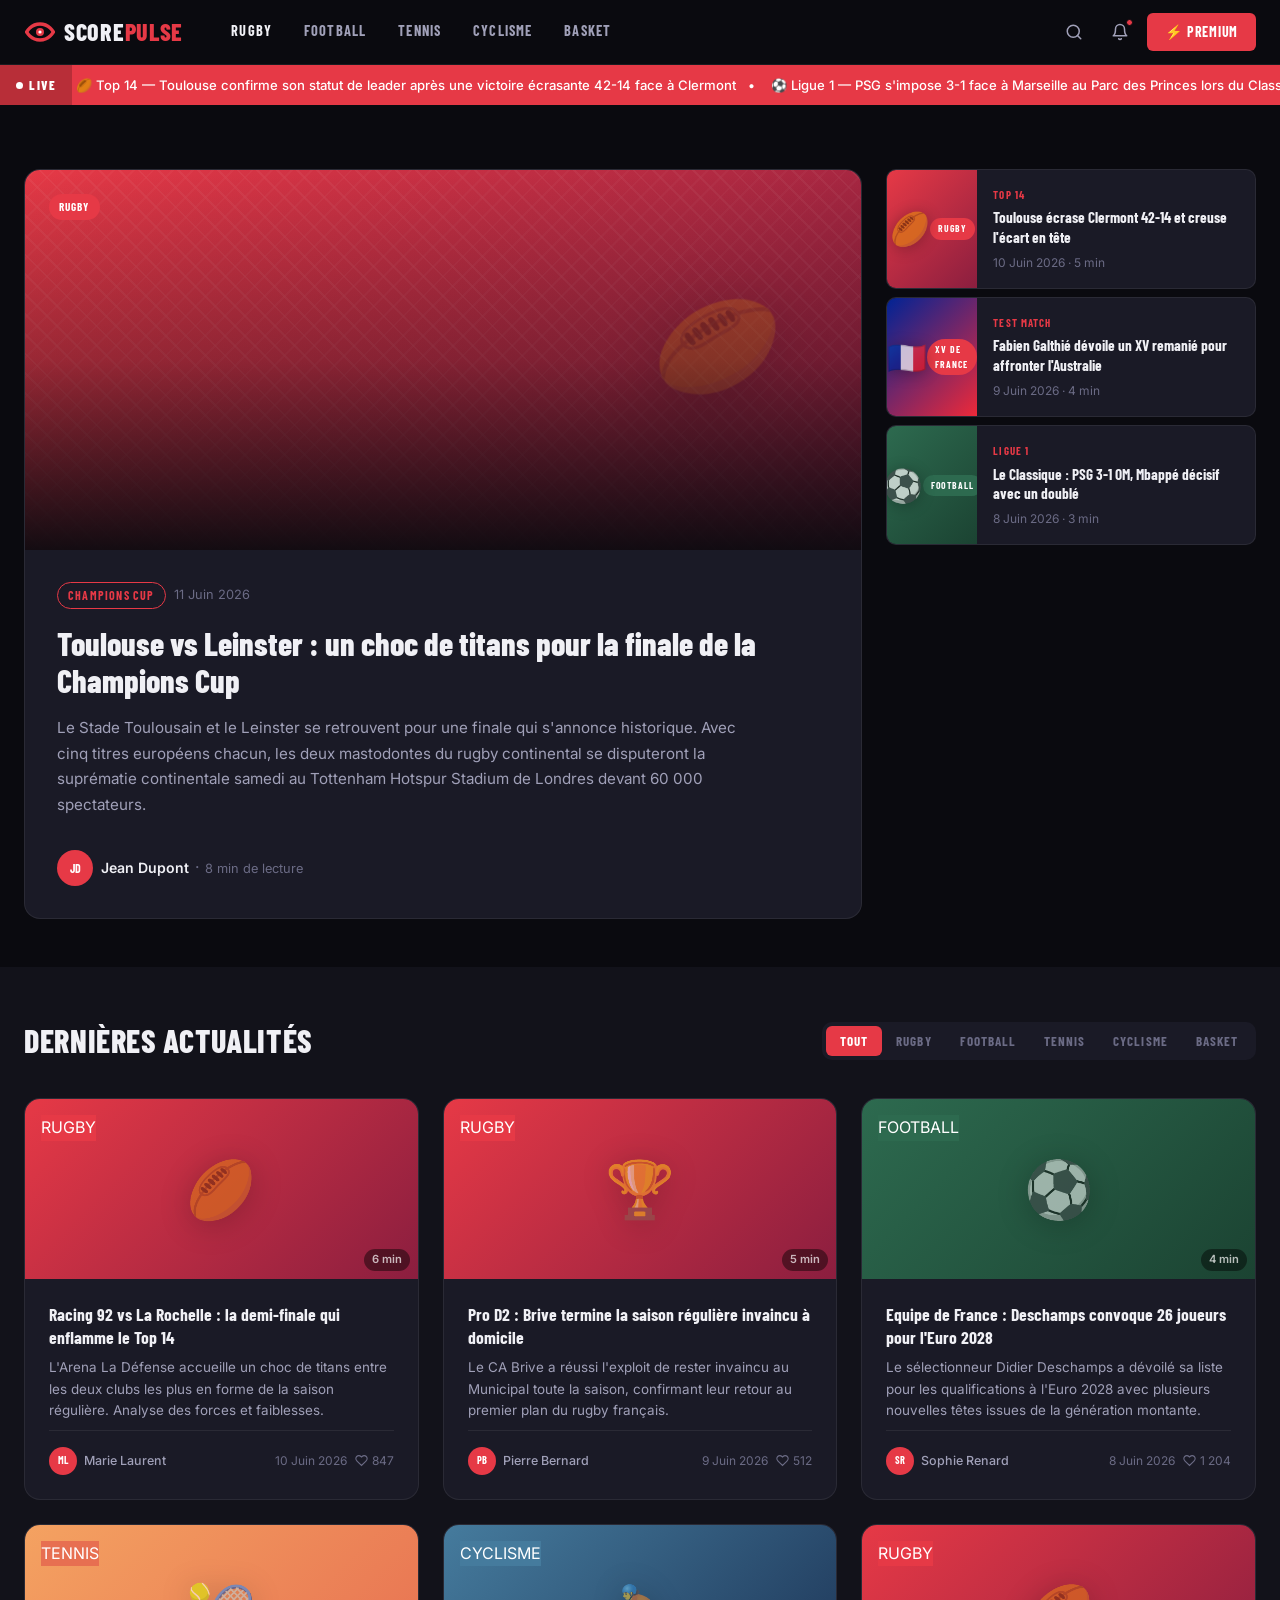
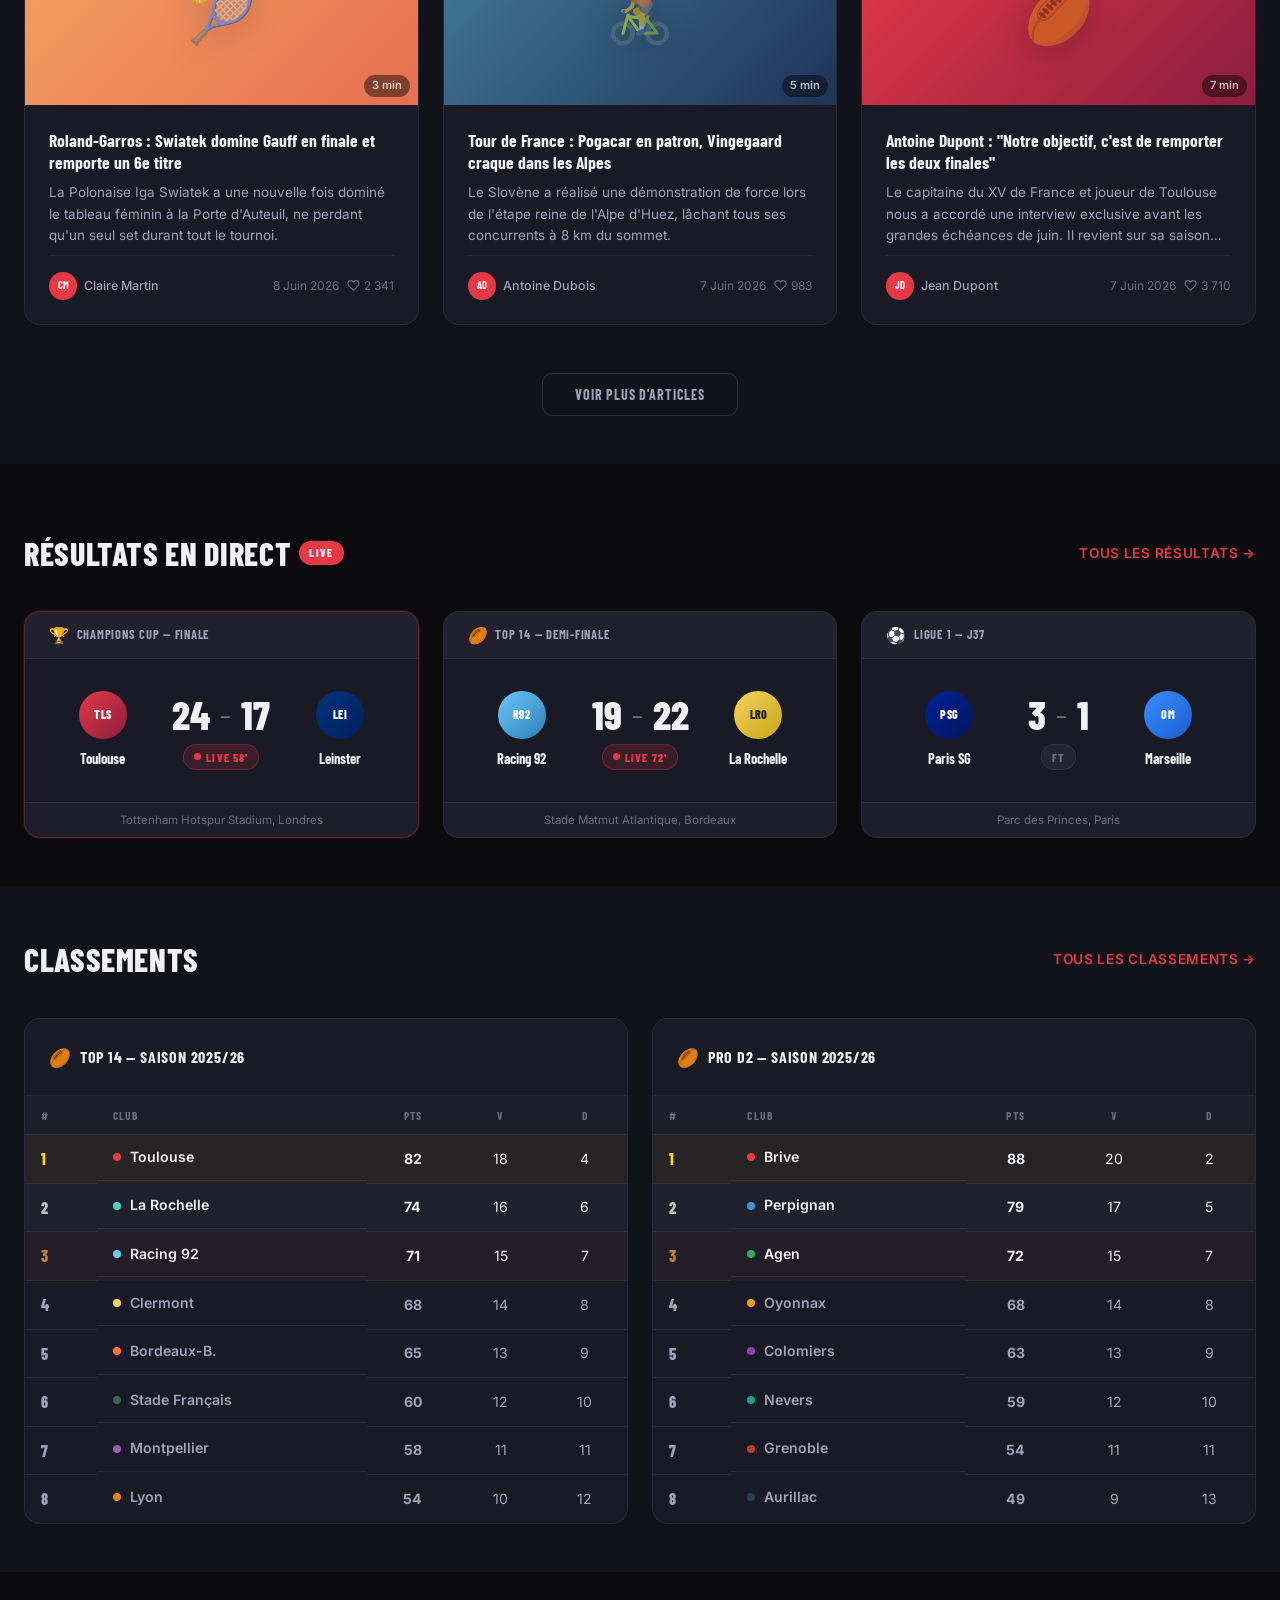
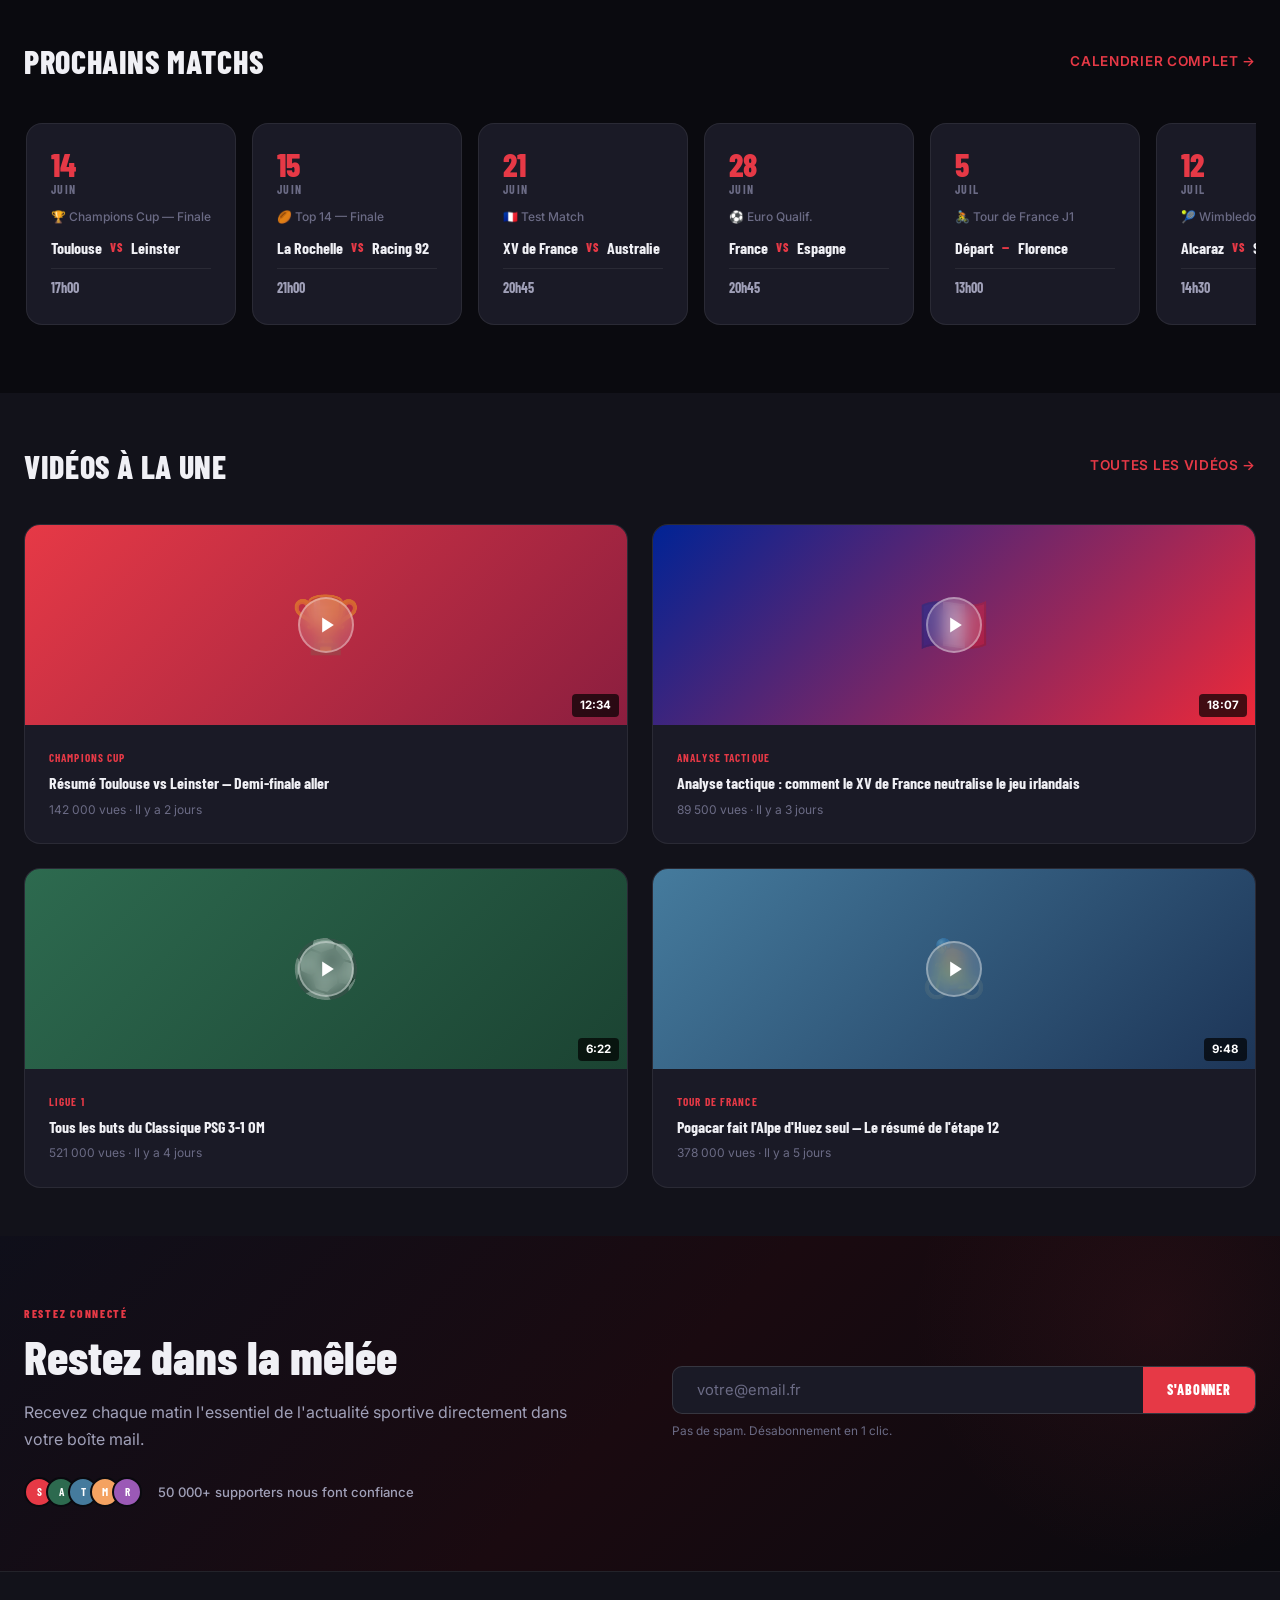
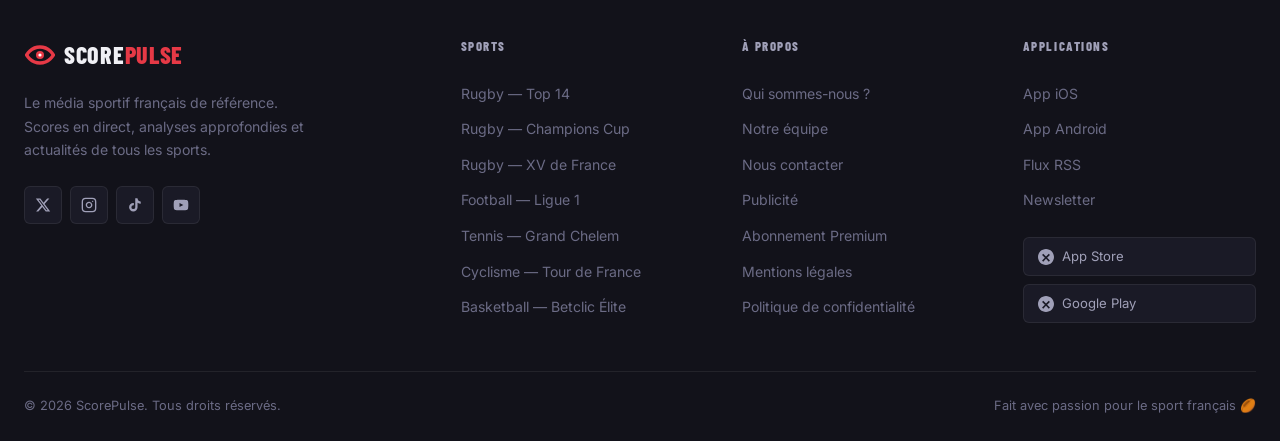
==== sports-media/index.html @ 4a3260be "feat: create ScorePulse sports media site Multi-sport French media site with rugby as primary focus." ====
<!DOCTYPE html>
<html lang="fr">
<head>
  <meta charset="UTF-8" />
  <meta name="viewport" content="width=device-width, initial-scale=1.0" />
  <title>ScorePulse — L'actualité sportive en temps réel</title>
  <meta name="description" content="ScorePulse, le média sportif français de référence. Rugby, Football, Tennis, Cyclisme, Basketball — scores en direct, analyses et résultats." />
  <link rel="preconnect" href="https://fonts.googleapis.com" />
  <link rel="preconnect" href="https://fonts.gstatic.com" crossorigin />
  <link href="https://fonts.googleapis.com/css2?family=Barlow+Condensed:ital,wght@0,400;0,600;0,700;0,800;1,700&family=Inter:wght@300;400;500;600;700&display=swap" rel="stylesheet" />
  <link rel="stylesheet" href="style.css" />
</head>
<body>

  <!-- ========== NAVIGATION ========== -->
  <header class="nav-header" id="navHeader">
    <nav class="nav-container">
      <a href="#" class="nav-logo">
        <svg class="logo-icon" viewBox="0 0 24 24" fill="none" xmlns="http://www.w3.org/2000/svg" aria-hidden="true">
          <path d="M22 12C22 12 19 6 12 6C5 6 2 12 2 12" stroke="#E63946" stroke-width="2.5" stroke-linecap="round"/>
          <circle cx="12" cy="12" r="3" fill="#E63946"/>
          <path d="M2 12C2 12 5 18 12 18C19 18 22 12 22 12" stroke="#E63946" stroke-width="2.5" stroke-linecap="round"/>
          <circle cx="12" cy="12" r="1.2" fill="#fff"/>
        </svg>
        <span class="logo-text">Score<span class="logo-accent">Pulse</span></span>
      </a>

      <ul class="nav-sports" id="navSports">
        <li><a href="#" class="sport-tab active" data-sport="rugby">RUGBY</a></li>
        <li><a href="#" class="sport-tab" data-sport="football">FOOTBALL</a></li>
        <li><a href="#" class="sport-tab" data-sport="tennis">TENNIS</a></li>
        <li><a href="#" class="sport-tab" data-sport="cyclisme">CYCLISME</a></li>
        <li><a href="#" class="sport-tab" data-sport="basket">BASKET</a></li>
      </ul>

      <div class="nav-actions">
        <button class="nav-icon-btn" aria-label="Rechercher">
          <svg viewBox="0 0 24 24" fill="none" stroke="currentColor" stroke-width="2" stroke-linecap="round" stroke-linejoin="round">
            <circle cx="11" cy="11" r="8"/><line x1="21" y1="21" x2="16.65" y2="16.65"/>
          </svg>
        </button>
        <button class="nav-icon-btn notif-btn" aria-label="Notifications">
          <svg viewBox="0 0 24 24" fill="none" stroke="currentColor" stroke-width="2" stroke-linecap="round" stroke-linejoin="round">
            <path d="M18 8A6 6 0 0 0 6 8c0 7-3 9-3 9h18s-3-2-3-9"/><path d="M13.73 21a2 2 0 0 1-3.46 0"/>
          </svg>
          <span class="notif-dot"></span>
        </button>
        <a href="#" class="btn-premium">⚡ Premium</a>
        <button class="hamburger" id="hamburger" aria-label="Menu" aria-expanded="false">
          <span></span><span></span><span></span>
        </button>
      </div>
    </nav>
  </header>

  <!-- ========== BREAKING NEWS TICKER ========== -->
  <div class="ticker-wrapper" aria-label="Actualités en direct">
    <div class="ticker-label">
      <span class="live-dot"></span>LIVE
    </div>
    <div class="ticker-track-outer">
      <div class="ticker-track" id="tickerTrack">
        <span class="ticker-item">🏉 Top 14 — Toulouse confirme son statut de leader après une victoire écrasante 42-14 face à Clermont &nbsp;&nbsp;•&nbsp;&nbsp;</span>
        <span class="ticker-item">⚽ Ligue 1 — PSG s'impose 3-1 face à Marseille au Parc des Princes lors du Classique &nbsp;&nbsp;•&nbsp;&nbsp;</span>
        <span class="ticker-item">🏉 Champions Cup — Le XV de France prépare sa revanche face à l'Irlande en demi-finale &nbsp;&nbsp;•&nbsp;&nbsp;</span>
        <span class="ticker-item">🎾 Roland-Garros — Alcaraz élimine Djokovic et file en finale sur la terre battue parisienne &nbsp;&nbsp;•&nbsp;&nbsp;</span>
        <span class="ticker-item">🚴 Tour de France — Pogacar reprend le maillot jaune après l'étape de montagne des Alpes &nbsp;&nbsp;•&nbsp;&nbsp;</span>
        <span class="ticker-item">🏀 Betclic Élite — Monaco renforce sa domination en battant Paris Basketball 98-81 &nbsp;&nbsp;•&nbsp;&nbsp;</span>
        <span class="ticker-item">🏉 Pro D2 — Brive prend la tête du classement après 5 victoires consécutives &nbsp;&nbsp;•&nbsp;&nbsp;</span>
        <!-- duplicate for seamless loop -->
        <span class="ticker-item">🏉 Top 14 — Toulouse confirme son statut de leader après une victoire écrasante 42-14 face à Clermont &nbsp;&nbsp;•&nbsp;&nbsp;</span>
        <span class="ticker-item">⚽ Ligue 1 — PSG s'impose 3-1 face à Marseille au Parc des Princes lors du Classique &nbsp;&nbsp;•&nbsp;&nbsp;</span>
        <span class="ticker-item">🏉 Champions Cup — Le XV de France prépare sa revanche face à l'Irlande en demi-finale &nbsp;&nbsp;•&nbsp;&nbsp;</span>
        <span class="ticker-item">🎾 Roland-Garros — Alcaraz élimine Djokovic et file en finale sur la terre battue parisienne &nbsp;&nbsp;•&nbsp;&nbsp;</span>
        <span class="ticker-item">🚴 Tour de France — Pogacar reprend le maillot jaune après l'étape de montagne des Alpes &nbsp;&nbsp;•&nbsp;&nbsp;</span>
        <span class="ticker-item">🏀 Betclic Élite — Monaco renforce sa domination en battant Paris Basketball 98-81 &nbsp;&nbsp;•&nbsp;&nbsp;</span>
        <span class="ticker-item">🏉 Pro D2 — Brive prend la tête du classement après 5 victoires consécutives &nbsp;&nbsp;•&nbsp;&nbsp;</span>
      </div>
    </div>
  </div>

  <main>

    <!-- ========== HERO SECTION ========== -->
    <section class="hero-section" id="hero">
      <div class="container">
        <div class="hero-grid">

          <!-- Featured main article -->
          <article class="hero-main fade-in">
            <div class="hero-img hero-img--rugby">
              <div class="hero-img-overlay">
                <span class="sport-badge sport-badge--rugby">RUGBY</span>
              </div>
              <div class="rugby-texture"></div>
              <span class="hero-emoji">🏉</span>
            </div>
            <div class="hero-content">
              <div class="hero-meta">
                <span class="category-tag">Champions Cup</span>
                <span class="hero-date">11 Juin 2026</span>
              </div>
              <h1 class="hero-title">Toulouse vs Leinster : un choc de titans pour la finale de la Champions Cup</h1>
              <p class="hero-desc">Le Stade Toulousain et le Leinster se retrouvent pour une finale qui s'annonce historique. Avec cinq titres européens chacun, les deux mastodontes du rugby continental se disputeront la suprématie continentale samedi au Tottenham Hotspur Stadium de Londres devant 60 000 spectateurs.</p>
              <div class="hero-author">
                <div class="author-avatar">JD</div>
                <div>
                  <span class="author-name">Jean Dupont</span>
                  <span class="author-sep">·</span>
                  <span class="read-time">8 min de lecture</span>
                </div>
              </div>
            </div>
          </article>

          <!-- Side articles -->
          <aside class="hero-side">

            <article class="hero-side-card fade-in">
              <div class="side-img side-img--rugby">
                <span class="side-emoji">🏉</span>
                <span class="sport-badge sport-badge--rugby sport-badge--sm">RUGBY</span>
              </div>
              <div class="side-content">
                <span class="side-tag">Top 14</span>
                <h3 class="side-title">Toulouse écrase Clermont 42-14 et creuse l'écart en tête</h3>
                <span class="side-date">10 Juin 2026 · 5 min</span>
              </div>
            </article>

            <article class="hero-side-card fade-in">
              <div class="side-img side-img--france">
                <span class="side-emoji">🇫🇷</span>
                <span class="sport-badge sport-badge--rugby sport-badge--sm">XV DE FRANCE</span>
              </div>
              <div class="side-content">
                <span class="side-tag">Test Match</span>
                <h3 class="side-title">Fabien Galthié dévoile un XV remanié pour affronter l'Australie</h3>
                <span class="side-date">9 Juin 2026 · 4 min</span>
              </div>
            </article>

            <article class="hero-side-card fade-in">
              <div class="side-img side-img--football">
                <span class="side-emoji">⚽</span>
                <span class="sport-badge sport-badge--football sport-badge--sm">FOOTBALL</span>
              </div>
              <div class="side-content">
                <span class="side-tag">Ligue 1</span>
                <h3 class="side-title">Le Classique : PSG 3-1 OM, Mbappé décisif avec un doublé</h3>
                <span class="side-date">8 Juin 2026 · 3 min</span>
              </div>
            </article>

          </aside>
        </div>
      </div>
    </section>

    <!-- ========== CATEGORY TABS + NEWS GRID ========== -->
    <section class="news-section" id="newsSection">
      <div class="container">
        <div class="section-header">
          <h2 class="section-title">Dernières Actualités</h2>
          <div class="filter-tabs" id="filterTabs" role="tablist">
            <button class="filter-tab active" data-filter="all" role="tab" aria-selected="true">TOUT</button>
            <button class="filter-tab" data-filter="rugby" role="tab" aria-selected="false">RUGBY</button>
            <button class="filter-tab" data-filter="football" role="tab" aria-selected="false">FOOTBALL</button>
            <button class="filter-tab" data-filter="tennis" role="tab" aria-selected="false">TENNIS</button>
            <button class="filter-tab" data-filter="cyclisme" role="tab" aria-selected="false">CYCLISME</button>
            <button class="filter-tab" data-filter="basket" role="tab" aria-selected="false">BASKET</button>
          </div>
        </div>

        <div class="news-grid" id="newsGrid">

          <!-- Card 1 - Rugby -->
          <article class="news-card fade-in" data-sport="rugby">
            <div class="card-img card-img--rugby">
              <span class="card-emoji">🏉</span>
              <span class="card-badge card-badge--rugby">RUGBY</span>
              <span class="card-read-time">6 min</span>
            </div>
            <div class="card-body">
              <h3 class="card-title">Racing 92 vs La Rochelle : la demi-finale qui enflamme le Top 14</h3>
              <p class="card-excerpt">L'Arena La Défense accueille un choc de titans entre les deux clubs les plus en forme de la saison régulière. Analyse des forces et faiblesses.</p>
              <div class="card-footer">
                <div class="card-author">
                  <div class="author-avatar author-avatar--sm">ML</div>
                  <span>Marie Laurent</span>
                </div>
                <div class="card-stats">
                  <span class="card-date">10 Juin 2026</span>
                  <span class="card-likes">
                    <svg viewBox="0 0 24 24" fill="none" stroke="currentColor" stroke-width="2"><path d="M20.84 4.61a5.5 5.5 0 0 0-7.78 0L12 5.67l-1.06-1.06a5.5 5.5 0 0 0-7.78 7.78l1.06 1.06L12 21.23l7.78-7.78 1.06-1.06a5.5 5.5 0 0 0 0-7.78z"/></svg>
                    847
                  </span>
                </div>
              </div>
            </div>
          </article>

          <!-- Card 2 - Rugby -->
          <article class="news-card fade-in" data-sport="rugby">
            <div class="card-img card-img--rugby">
              <span class="card-emoji">🏆</span>
              <span class="card-badge card-badge--rugby">RUGBY</span>
              <span class="card-read-time">5 min</span>
            </div>
            <div class="card-body">
              <h3 class="card-title">Pro D2 : Brive termine la saison régulière invaincu à domicile</h3>
              <p class="card-excerpt">Le CA Brive a réussi l'exploit de rester invaincu au Municipal toute la saison, confirmant leur retour au premier plan du rugby français.</p>
              <div class="card-footer">
                <div class="card-author">
                  <div class="author-avatar author-avatar--sm">PB</div>
                  <span>Pierre Bernard</span>
                </div>
                <div class="card-stats">
                  <span class="card-date">9 Juin 2026</span>
                  <span class="card-likes">
                    <svg viewBox="0 0 24 24" fill="none" stroke="currentColor" stroke-width="2"><path d="M20.84 4.61a5.5 5.5 0 0 0-7.78 0L12 5.67l-1.06-1.06a5.5 5.5 0 0 0-7.78 7.78l1.06 1.06L12 21.23l7.78-7.78 1.06-1.06a5.5 5.5 0 0 0 0-7.78z"/></svg>
                    512
                  </span>
                </div>
              </div>
            </div>
          </article>

          <!-- Card 3 - Football -->
          <article class="news-card fade-in" data-sport="football">
            <div class="card-img card-img--football">
              <span class="card-emoji">⚽</span>
              <span class="card-badge card-badge--football">FOOTBALL</span>
              <span class="card-read-time">4 min</span>
            </div>
            <div class="card-body">
              <h3 class="card-title">Equipe de France : Deschamps convoque 26 joueurs pour l'Euro 2028</h3>
              <p class="card-excerpt">Le sélectionneur Didier Deschamps a dévoilé sa liste pour les qualifications à l'Euro 2028 avec plusieurs nouvelles têtes issues de la génération montante.</p>
              <div class="card-footer">
                <div class="card-author">
                  <div class="author-avatar author-avatar--sm">SR</div>
                  <span>Sophie Renard</span>
                </div>
                <div class="card-stats">
                  <span class="card-date">8 Juin 2026</span>
                  <span class="card-likes">
                    <svg viewBox="0 0 24 24" fill="none" stroke="currentColor" stroke-width="2"><path d="M20.84 4.61a5.5 5.5 0 0 0-7.78 0L12 5.67l-1.06-1.06a5.5 5.5 0 0 0-7.78 7.78l1.06 1.06L12 21.23l7.78-7.78 1.06-1.06a5.5 5.5 0 0 0 0-7.78z"/></svg>
                    1 204
                  </span>
                </div>
              </div>
            </div>
          </article>

          <!-- Card 4 - Tennis -->
          <article class="news-card fade-in" data-sport="tennis">
            <div class="card-img card-img--tennis">
              <span class="card-emoji">🎾</span>
              <span class="card-badge card-badge--tennis">TENNIS</span>
              <span class="card-read-time">3 min</span>
            </div>
            <div class="card-body">
              <h3 class="card-title">Roland-Garros : Swiatek domine Gauff en finale et remporte un 6e titre</h3>
              <p class="card-excerpt">La Polonaise Iga Swiatek a une nouvelle fois dominé le tableau féminin à la Porte d'Auteuil, ne perdant qu'un seul set durant tout le tournoi.</p>
              <div class="card-footer">
                <div class="card-author">
                  <div class="author-avatar author-avatar--sm">CM</div>
                  <span>Claire Martin</span>
                </div>
                <div class="card-stats">
                  <span class="card-date">8 Juin 2026</span>
                  <span class="card-likes">
                    <svg viewBox="0 0 24 24" fill="none" stroke="currentColor" stroke-width="2"><path d="M20.84 4.61a5.5 5.5 0 0 0-7.78 0L12 5.67l-1.06-1.06a5.5 5.5 0 0 0-7.78 7.78l1.06 1.06L12 21.23l7.78-7.78 1.06-1.06a5.5 5.5 0 0 0 0-7.78z"/></svg>
                    2 341
                  </span>
                </div>
              </div>
            </div>
          </article>

          <!-- Card 5 - Cyclisme -->
          <article class="news-card fade-in" data-sport="cyclisme">
            <div class="card-img card-img--cyclisme">
              <span class="card-emoji">🚴</span>
              <span class="card-badge card-badge--cyclisme">CYCLISME</span>
              <span class="card-read-time">5 min</span>
            </div>
            <div class="card-body">
              <h3 class="card-title">Tour de France : Pogacar en patron, Vingegaard craque dans les Alpes</h3>
              <p class="card-excerpt">Le Slovène a réalisé une démonstration de force lors de l'étape reine de l'Alpe d'Huez, lâchant tous ses concurrents à 8 km du sommet.</p>
              <div class="card-footer">
                <div class="card-author">
                  <div class="author-avatar author-avatar--sm">AD</div>
                  <span>Antoine Dubois</span>
                </div>
                <div class="card-stats">
                  <span class="card-date">7 Juin 2026</span>
                  <span class="card-likes">
                    <svg viewBox="0 0 24 24" fill="none" stroke="currentColor" stroke-width="2"><path d="M20.84 4.61a5.5 5.5 0 0 0-7.78 0L12 5.67l-1.06-1.06a5.5 5.5 0 0 0-7.78 7.78l1.06 1.06L12 21.23l7.78-7.78 1.06-1.06a5.5 5.5 0 0 0 0-7.78z"/></svg>
                    983
                  </span>
                </div>
              </div>
            </div>
          </article>

          <!-- Card 6 - Rugby -->
          <article class="news-card fade-in" data-sport="rugby">
            <div class="card-img card-img--rugby">
              <span class="card-emoji">🏉</span>
              <span class="card-badge card-badge--rugby">RUGBY</span>
              <span class="card-read-time">7 min</span>
            </div>
            <div class="card-body">
              <h3 class="card-title">Antoine Dupont : "Notre objectif, c'est de remporter les deux finales"</h3>
              <p class="card-excerpt">Le capitaine du XV de France et joueur de Toulouse nous a accordé une interview exclusive avant les grandes échéances de juin. Il revient sur sa saison exceptionnelle.</p>
              <div class="card-footer">
                <div class="card-author">
                  <div class="author-avatar author-avatar--sm">JD</div>
                  <span>Jean Dupont</span>
                </div>
                <div class="card-stats">
                  <span class="card-date">7 Juin 2026</span>
                  <span class="card-likes">
                    <svg viewBox="0 0 24 24" fill="none" stroke="currentColor" stroke-width="2"><path d="M20.84 4.61a5.5 5.5 0 0 0-7.78 0L12 5.67l-1.06-1.06a5.5 5.5 0 0 0-7.78 7.78l1.06 1.06L12 21.23l7.78-7.78 1.06-1.06a5.5 5.5 0 0 0 0-7.78z"/></svg>
                    3 710
                  </span>
                </div>
              </div>
            </div>
          </article>

        </div><!-- /news-grid -->

        <div class="load-more-wrap">
          <button class="btn-load-more">Voir plus d'articles</button>
        </div>
      </div>
    </section>

    <!-- ========== LIVE SCORES ========== -->
    <section class="live-section" id="liveSection">
      <div class="container">
        <div class="section-header">
          <h2 class="section-title">
            Résultats en direct
            <span class="live-badge" aria-label="En direct">LIVE</span>
          </h2>
          <a href="#" class="see-all">Tous les résultats →</a>
        </div>

        <div class="scores-grid">

          <!-- Match 1 - Champions Cup -->
          <div class="score-card score-card--live fade-in">
            <div class="score-competition">
              <span class="comp-icon">🏆</span>
              <span>Champions Cup — Finale</span>
            </div>
            <div class="score-body">
              <div class="score-team">
                <div class="team-logo team-logo--red">TLS</div>
                <span class="team-name">Toulouse</span>
              </div>
              <div class="score-center">
                <div class="score-numbers">
                  <span class="score-val" id="score1a">24</span>
                  <span class="score-sep">–</span>
                  <span class="score-val" id="score1b">17</span>
                </div>
                <div class="score-status score-status--live">
                  <span class="live-pulse"></span>
                  LIVE 58'
                </div>
              </div>
              <div class="score-team score-team--right">
                <div class="team-logo team-logo--blue">LEI</div>
                <span class="team-name">Leinster</span>
              </div>
            </div>
            <div class="score-footer">Tottenham Hotspur Stadium, Londres</div>
          </div>

          <!-- Match 2 - Top 14 -->
          <div class="score-card fade-in">
            <div class="score-competition">
              <span class="comp-icon">🏉</span>
              <span>Top 14 — Demi-finale</span>
            </div>
            <div class="score-body">
              <div class="score-team">
                <div class="team-logo team-logo--skyblue">R92</div>
                <span class="team-name">Racing 92</span>
              </div>
              <div class="score-center">
                <div class="score-numbers">
                  <span class="score-val" id="score2a">19</span>
                  <span class="score-sep">–</span>
                  <span class="score-val" id="score2b">22</span>
                </div>
                <div class="score-status score-status--live">
                  <span class="live-pulse"></span>
                  LIVE 72'
                </div>
              </div>
              <div class="score-team score-team--right">
                <div class="team-logo team-logo--yellow">LRO</div>
                <span class="team-name">La Rochelle</span>
              </div>
            </div>
            <div class="score-footer">Stade Matmut Atlantique, Bordeaux</div>
          </div>

          <!-- Match 3 - Ligue 1 -->
          <div class="score-card fade-in">
            <div class="score-competition">
              <span class="comp-icon">⚽</span>
              <span>Ligue 1 — J37</span>
            </div>
            <div class="score-body">
              <div class="score-team">
                <div class="team-logo team-logo--darkblue">PSG</div>
                <span class="team-name">Paris SG</span>
              </div>
              <div class="score-center">
                <div class="score-numbers">
                  <span class="score-val">3</span>
                  <span class="score-sep">–</span>
                  <span class="score-val">1</span>
                </div>
                <div class="score-status score-status--ft">FT</div>
              </div>
              <div class="score-team score-team--right">
                <div class="team-logo team-logo--white">OM</div>
                <span class="team-name">Marseille</span>
              </div>
            </div>
            <div class="score-footer">Parc des Princes, Paris</div>
          </div>

        </div>
      </div>
    </section>

    <!-- ========== CLASSEMENTS ========== -->
    <section class="rankings-section" id="rankings">
      <div class="container">
        <div class="section-header">
          <h2 class="section-title">Classements</h2>
          <a href="#" class="see-all">Tous les classements →</a>
        </div>
        <div class="rankings-grid">

          <!-- Top 14 -->
          <div class="ranking-table fade-in">
            <div class="ranking-header">
              <h3 class="ranking-title">
                <span class="ranking-icon">🏉</span>
                Top 14 — Saison 2025/26
              </h3>
            </div>
            <table class="table">
              <thead>
                <tr>
                  <th>#</th>
                  <th>Club</th>
                  <th>Pts</th>
                  <th>V</th>
                  <th>D</th>
                </tr>
              </thead>
              <tbody>
                <tr class="rank-top3 rank-1">
                  <td><span class="rank-num">1</span></td>
                  <td class="team-cell"><span class="team-dot" style="background:#E63946"></span>Toulouse</td>
                  <td><strong>82</strong></td>
                  <td>18</td>
                  <td>4</td>
                </tr>
                <tr class="rank-top3 rank-2">
                  <td><span class="rank-num">2</span></td>
                  <td class="team-cell"><span class="team-dot" style="background:#4ECDC4"></span>La Rochelle</td>
                  <td><strong>74</strong></td>
                  <td>16</td>
                  <td>6</td>
                </tr>
                <tr class="rank-top3 rank-3">
                  <td><span class="rank-num">3</span></td>
                  <td class="team-cell"><span class="team-dot" style="background:#6EC6F5"></span>Racing 92</td>
                  <td><strong>71</strong></td>
                  <td>15</td>
                  <td>7</td>
                </tr>
                <tr>
                  <td><span class="rank-num">4</span></td>
                  <td class="team-cell"><span class="team-dot" style="background:#F4D35E"></span>Clermont</td>
                  <td><strong>68</strong></td>
                  <td>14</td>
                  <td>8</td>
                </tr>
                <tr>
                  <td><span class="rank-num">5</span></td>
                  <td class="team-cell"><span class="team-dot" style="background:#FF6B35"></span>Bordeaux-B.</td>
                  <td><strong>65</strong></td>
                  <td>13</td>
                  <td>9</td>
                </tr>
                <tr>
                  <td><span class="rank-num">6</span></td>
                  <td class="team-cell"><span class="team-dot" style="background:#2D6A4F"></span>Stade Français</td>
                  <td><strong>60</strong></td>
                  <td>12</td>
                  <td>10</td>
                </tr>
                <tr>
                  <td><span class="rank-num">7</span></td>
                  <td class="team-cell"><span class="team-dot" style="background:#9B59B6"></span>Montpellier</td>
                  <td><strong>58</strong></td>
                  <td>11</td>
                  <td>11</td>
                </tr>
                <tr>
                  <td><span class="rank-num">8</span></td>
                  <td class="team-cell"><span class="team-dot" style="background:#E67E22"></span>Lyon</td>
                  <td><strong>54</strong></td>
                  <td>10</td>
                  <td>12</td>
                </tr>
              </tbody>
            </table>
          </div>

          <!-- Pro D2 -->
          <div class="ranking-table fade-in">
            <div class="ranking-header">
              <h3 class="ranking-title">
                <span class="ranking-icon">🏉</span>
                Pro D2 — Saison 2025/26
              </h3>
            </div>
            <table class="table">
              <thead>
                <tr>
                  <th>#</th>
                  <th>Club</th>
                  <th>Pts</th>
                  <th>V</th>
                  <th>D</th>
                </tr>
              </thead>
              <tbody>
                <tr class="rank-top3 rank-1">
                  <td><span class="rank-num">1</span></td>
                  <td class="team-cell"><span class="team-dot" style="background:#E63946"></span>Brive</td>
                  <td><strong>88</strong></td>
                  <td>20</td>
                  <td>2</td>
                </tr>
                <tr class="rank-top3 rank-2">
                  <td><span class="rank-num">2</span></td>
                  <td class="team-cell"><span class="team-dot" style="background:#3498DB"></span>Perpignan</td>
                  <td><strong>79</strong></td>
                  <td>17</td>
                  <td>5</td>
                </tr>
                <tr class="rank-top3 rank-3">
                  <td><span class="rank-num">3</span></td>
                  <td class="team-cell"><span class="team-dot" style="background:#27AE60"></span>Agen</td>
                  <td><strong>72</strong></td>
                  <td>15</td>
                  <td>7</td>
                </tr>
                <tr>
                  <td><span class="rank-num">4</span></td>
                  <td class="team-cell"><span class="team-dot" style="background:#F39C12"></span>Oyonnax</td>
                  <td><strong>68</strong></td>
                  <td>14</td>
                  <td>8</td>
                </tr>
                <tr>
                  <td><span class="rank-num">5</span></td>
                  <td class="team-cell"><span class="team-dot" style="background:#8E44AD"></span>Colomiers</td>
                  <td><strong>63</strong></td>
                  <td>13</td>
                  <td>9</td>
                </tr>
                <tr>
                  <td><span class="rank-num">6</span></td>
                  <td class="team-cell"><span class="team-dot" style="background:#16A085"></span>Nevers</td>
                  <td><strong>59</strong></td>
                  <td>12</td>
                  <td>10</td>
                </tr>
                <tr>
                  <td><span class="rank-num">7</span></td>
                  <td class="team-cell"><span class="team-dot" style="background:#C0392B"></span>Grenoble</td>
                  <td><strong>54</strong></td>
                  <td>11</td>
                  <td>11</td>
                </tr>
                <tr>
                  <td><span class="rank-num">8</span></td>
                  <td class="team-cell"><span class="team-dot" style="background:#2C3E50"></span>Aurillac</td>
                  <td><strong>49</strong></td>
                  <td>9</td>
                  <td>13</td>
                </tr>
              </tbody>
            </table>
          </div>

        </div>
      </div>
    </section>

    <!-- ========== CALENDRIER ========== -->
    <section class="calendar-section" id="calendar">
      <div class="container">
        <div class="section-header">
          <h2 class="section-title">Prochains Matchs</h2>
          <a href="#" class="see-all">Calendrier complet →</a>
        </div>
        <div class="calendar-scroll">
          <div class="calendar-track">

            <div class="calendar-card fade-in">
              <div class="cal-date">
                <span class="cal-day">14</span>
                <span class="cal-month">JUIN</span>
              </div>
              <div class="cal-comp">🏆 Champions Cup — Finale</div>
              <div class="cal-match">
                <span>Toulouse</span>
                <span class="cal-vs">VS</span>
                <span>Leinster</span>
              </div>
              <div class="cal-time">17h00</div>
            </div>

            <div class="calendar-card fade-in">
              <div class="cal-date">
                <span class="cal-day">15</span>
                <span class="cal-month">JUIN</span>
              </div>
              <div class="cal-comp">🏉 Top 14 — Finale</div>
              <div class="cal-match">
                <span>La Rochelle</span>
                <span class="cal-vs">VS</span>
                <span>Racing 92</span>
              </div>
              <div class="cal-time">21h00</div>
            </div>

            <div class="calendar-card fade-in">
              <div class="cal-date">
                <span class="cal-day">21</span>
                <span class="cal-month">JUIN</span>
              </div>
              <div class="cal-comp">🇫🇷 Test Match</div>
              <div class="cal-match">
                <span>XV de France</span>
                <span class="cal-vs">VS</span>
                <span>Australie</span>
              </div>
              <div class="cal-time">20h45</div>
            </div>

            <div class="calendar-card fade-in">
              <div class="cal-date">
                <span class="cal-day">28</span>
                <span class="cal-month">JUIN</span>
              </div>
              <div class="cal-comp">⚽ Euro Qualif.</div>
              <div class="cal-match">
                <span>France</span>
                <span class="cal-vs">VS</span>
                <span>Espagne</span>
              </div>
              <div class="cal-time">20h45</div>
            </div>

            <div class="calendar-card fade-in">
              <div class="cal-date">
                <span class="cal-day">5</span>
                <span class="cal-month">JUIL</span>
              </div>
              <div class="cal-comp">🚴 Tour de France J1</div>
              <div class="cal-match">
                <span>Départ</span>
                <span class="cal-vs">—</span>
                <span>Florence</span>
              </div>
              <div class="cal-time">13h00</div>
            </div>

            <div class="calendar-card fade-in">
              <div class="cal-date">
                <span class="cal-day">12</span>
                <span class="cal-month">JUIL</span>
              </div>
              <div class="cal-comp">🎾 Wimbledon — QF</div>
              <div class="cal-match">
                <span>Alcaraz</span>
                <span class="cal-vs">VS</span>
                <span>Sinner</span>
              </div>
              <div class="cal-time">14h30</div>
            </div>

          </div>
        </div>
      </div>
    </section>

    <!-- ========== VIDEOS ========== -->
    <section class="videos-section" id="videos">
      <div class="container">
        <div class="section-header">
          <h2 class="section-title">Vidéos à la une</h2>
          <a href="#" class="see-all">Toutes les vidéos →</a>
        </div>
        <div class="videos-grid">

          <div class="video-card fade-in">
            <div class="video-thumb video-thumb--rugby">
              <span class="video-emoji">🏆</span>
              <button class="play-btn" aria-label="Lire la vidéo">
                <svg viewBox="0 0 24 24" fill="currentColor"><polygon points="5 3 19 12 5 21 5 3"/></svg>
              </button>
              <span class="video-duration">12:34</span>
            </div>
            <div class="video-info">
              <span class="video-tag">Champions Cup</span>
              <h4 class="video-title">Résumé Toulouse vs Leinster — Demi-finale aller</h4>
              <span class="video-views">142 000 vues · Il y a 2 jours</span>
            </div>
          </div>

          <div class="video-card fade-in">
            <div class="video-thumb video-thumb--france">
              <span class="video-emoji">🇫🇷</span>
              <button class="play-btn" aria-label="Lire la vidéo">
                <svg viewBox="0 0 24 24" fill="currentColor"><polygon points="5 3 19 12 5 21 5 3"/></svg>
              </button>
              <span class="video-duration">18:07</span>
            </div>
            <div class="video-info">
              <span class="video-tag">Analyse Tactique</span>
              <h4 class="video-title">Analyse tactique : comment le XV de France neutralise le jeu irlandais</h4>
              <span class="video-views">89 500 vues · Il y a 3 jours</span>
            </div>
          </div>

          <div class="video-card fade-in">
            <div class="video-thumb video-thumb--football">
              <span class="video-emoji">⚽</span>
              <button class="play-btn" aria-label="Lire la vidéo">
                <svg viewBox="0 0 24 24" fill="currentColor"><polygon points="5 3 19 12 5 21 5 3"/></svg>
              </button>
              <span class="video-duration">6:22</span>
            </div>
            <div class="video-info">
              <span class="video-tag">Ligue 1</span>
              <h4 class="video-title">Tous les buts du Classique PSG 3-1 OM</h4>
              <span class="video-views">521 000 vues · Il y a 4 jours</span>
            </div>
          </div>

          <div class="video-card fade-in">
            <div class="video-thumb video-thumb--cyclisme">
              <span class="video-emoji">🚴</span>
              <button class="play-btn" aria-label="Lire la vidéo">
                <svg viewBox="0 0 24 24" fill="currentColor"><polygon points="5 3 19 12 5 21 5 3"/></svg>
              </button>
              <span class="video-duration">9:48</span>
            </div>
            <div class="video-info">
              <span class="video-tag">Tour de France</span>
              <h4 class="video-title">Pogacar fait l'Alpe d'Huez seul — Le résumé de l'étape 12</h4>
              <span class="video-views">378 000 vues · Il y a 5 jours</span>
            </div>
          </div>

        </div>
      </div>
    </section>

    <!-- ========== NEWSLETTER ========== -->
    <section class="newsletter-section" id="newsletter">
      <div class="container">
        <div class="newsletter-inner fade-in">
          <div class="newsletter-text">
            <span class="newsletter-sup">RESTEZ CONNECTÉ</span>
            <h2 class="newsletter-title">Restez dans la mêlée</h2>
            <p class="newsletter-desc">Recevez chaque matin l'essentiel de l'actualité sportive directement dans votre boîte mail.</p>
            <div class="newsletter-trust">
              <div class="trust-avatars">
                <div class="trust-av" style="background:#E63946">S</div>
                <div class="trust-av" style="background:#2D6A4F">A</div>
                <div class="trust-av" style="background:#457B9D">T</div>
                <div class="trust-av" style="background:#F4A261">M</div>
                <div class="trust-av" style="background:#9B59B6">R</div>
              </div>
              <span class="trust-text">50 000+ supporters nous font confiance</span>
            </div>
          </div>
          <form class="newsletter-form" id="newsletterForm" novalidate>
            <div class="form-group">
              <input type="email" class="form-input" placeholder="votre@email.fr" id="emailInput" aria-label="Votre adresse email" required />
              <button type="submit" class="btn-subscribe">S'abonner</button>
            </div>
            <p class="form-notice">Pas de spam. Désabonnement en 1 clic.</p>
            <p class="form-success" id="formSuccess" hidden>Merci ! Vous êtes inscrit.</p>
          </form>
        </div>
      </div>
    </section>

  </main>

  <!-- ========== FOOTER ========== -->
  <footer class="footer">
    <div class="container">
      <div class="footer-grid">

        <!-- Brand -->
        <div class="footer-col footer-col--brand">
          <a href="#" class="nav-logo footer-logo">
            <svg class="logo-icon" viewBox="0 0 24 24" fill="none" xmlns="http://www.w3.org/2000/svg" aria-hidden="true">
              <path d="M22 12C22 12 19 6 12 6C5 6 2 12 2 12" stroke="#E63946" stroke-width="2.5" stroke-linecap="round"/>
              <circle cx="12" cy="12" r="3" fill="#E63946"/>
              <path d="M2 12C2 12 5 18 12 18C19 18 22 12 22 12" stroke="#E63946" stroke-width="2.5" stroke-linecap="round"/>
              <circle cx="12" cy="12" r="1.2" fill="#fff"/>
            </svg>
            <span class="logo-text">Score<span class="logo-accent">Pulse</span></span>
          </a>
          <p class="footer-desc">Le média sportif français de référence. Scores en direct, analyses approfondies et actualités de tous les sports.</p>
          <div class="footer-socials">
            <a href="#" class="social-link" aria-label="Twitter / X">
              <svg viewBox="0 0 24 24" fill="currentColor"><path d="M18.244 2.25h3.308l-7.227 8.26 8.502 11.24H16.17l-5.214-6.817L4.99 21.75H1.68l7.73-8.835L1.254 2.25H8.08l4.713 6.231zm-1.161 17.52h1.833L7.084 4.126H5.117z"/></svg>
            </a>
            <a href="#" class="social-link" aria-label="Instagram">
              <svg viewBox="0 0 24 24" fill="none" stroke="currentColor" stroke-width="2" stroke-linecap="round" stroke-linejoin="round"><rect x="2" y="2" width="20" height="20" rx="5" ry="5"/><path d="M16 11.37A4 4 0 1 1 12.63 8 4 4 0 0 1 16 11.37z"/><line x1="17.5" y1="6.5" x2="17.51" y2="6.5"/></svg>
            </a>
            <a href="#" class="social-link" aria-label="TikTok">
              <svg viewBox="0 0 24 24" fill="currentColor"><path d="M19.59 6.69a4.83 4.83 0 0 1-3.77-4.25V2h-3.45v13.67a2.89 2.89 0 0 1-2.88 2.5 2.89 2.89 0 0 1-2.89-2.89 2.89 2.89 0 0 1 2.89-2.89c.28 0 .54.04.79.1V9.01a6.33 6.33 0 0 0-.79-.05 6.34 6.34 0 0 0-6.34 6.34 6.34 6.34 0 0 0 6.34 6.34 6.34 6.34 0 0 0 6.33-6.34V8.7a8.18 8.18 0 0 0 4.78 1.52V6.76a4.85 4.85 0 0 1-1.01-.07z"/></svg>
            </a>
            <a href="#" class="social-link" aria-label="YouTube">
              <svg viewBox="0 0 24 24" fill="currentColor"><path d="M22.54 6.42a2.78 2.78 0 0 0-1.95-1.96C18.88 4 12 4 12 4s-6.88 0-8.59.46a2.78 2.78 0 0 0-1.95 1.96A29 29 0 0 0 1 12a29 29 0 0 0 .46 5.58A2.78 2.78 0 0 0 3.41 19.54C5.12 20 12 20 12 20s6.88 0 8.59-.46a2.78 2.78 0 0 0 1.95-1.96A29 29 0 0 0 23 12a29 29 0 0 0-.46-5.58zM9.75 15.02V8.98L15.5 12l-5.75 3.02z"/></svg>
            </a>
          </div>
        </div>

        <!-- Sports -->
        <div class="footer-col">
          <h4 class="footer-heading">Sports</h4>
          <ul class="footer-links">
            <li><a href="#">Rugby — Top 14</a></li>
            <li><a href="#">Rugby — Champions Cup</a></li>
            <li><a href="#">Rugby — XV de France</a></li>
            <li><a href="#">Football — Ligue 1</a></li>
            <li><a href="#">Tennis — Grand Chelem</a></li>
            <li><a href="#">Cyclisme — Tour de France</a></li>
            <li><a href="#">Basketball — Betclic Élite</a></li>
          </ul>
        </div>

        <!-- À propos -->
        <div class="footer-col">
          <h4 class="footer-heading">À propos</h4>
          <ul class="footer-links">
            <li><a href="#">Qui sommes-nous ?</a></li>
            <li><a href="#">Notre équipe</a></li>
            <li><a href="#">Nous contacter</a></li>
            <li><a href="#">Publicité</a></li>
            <li><a href="#">Abonnement Premium</a></li>
            <li><a href="#">Mentions légales</a></li>
            <li><a href="#">Politique de confidentialité</a></li>
          </ul>
        </div>

        <!-- App / Newsletter -->
        <div class="footer-col">
          <h4 class="footer-heading">Applications</h4>
          <ul class="footer-links">
            <li><a href="#">App iOS</a></li>
            <li><a href="#">App Android</a></li>
            <li><a href="#">Flux RSS</a></li>
            <li><a href="#">Newsletter</a></li>
          </ul>
          <div class="footer-app-badges">
            <a href="#" class="app-badge">
              <svg viewBox="0 0 20 20" fill="currentColor" width="16" height="16"><path d="M10 0C4.477 0 0 4.477 0 10s4.477 10 10 10 10-4.477 10-10S15.523 0 10 0zm4.9 14.4l-1.4 1.4-3.5-3.5-3.5 3.5-1.4-1.4 3.5-3.5-3.5-3.5 1.4-1.4 3.5 3.5 3.5-3.5 1.4 1.4-3.5 3.5 3.5 3.5z"/></svg>
              App Store
            </a>
            <a href="#" class="app-badge">
              <svg viewBox="0 0 20 20" fill="currentColor" width="16" height="16"><path d="M10 0C4.477 0 0 4.477 0 10s4.477 10 10 10 10-4.477 10-10S15.523 0 10 0zm4.9 14.4l-1.4 1.4-3.5-3.5-3.5 3.5-1.4-1.4 3.5-3.5-3.5-3.5 1.4-1.4 3.5 3.5 3.5-3.5 1.4 1.4-3.5 3.5 3.5 3.5z"/></svg>
              Google Play
            </a>
          </div>
        </div>

      </div>

      <div class="footer-bottom">
        <span>© 2026 ScorePulse. Tous droits réservés.</span>
        <span>Fait avec passion pour le sport français 🏉</span>
      </div>
    </div>
  </footer>

  <script src="script.js"></script>
</body>
</html>
---- sports-media/style.css ----
/* ============================================================
   ScorePulse — style.css
   Dark sports media theme
   ============================================================ */

/* ---------- CSS Variables ---------- */
:root {
  /* Colors */
  --bg-primary: #0A0A0F;
  --bg-secondary: #12121A;
  --bg-card: #1A1A26;
  --bg-card-hover: #20202E;
  --accent: #E63946;
  --accent-dark: #B52833;
  --accent-hover: #FF4654;
  --text-primary: #F0F0F5;
  --text-secondary: #A0A0B8;
  --text-muted: #6B6B85;
  --border: rgba(255, 255, 255, 0.07);
  --border-light: rgba(255, 255, 255, 0.12);

  /* Sport gradients */
  --grad-rugby: linear-gradient(135deg, #E63946 0%, #8B1E3F 100%);
  --grad-football: linear-gradient(135deg, #2D6A4F 0%, #1B4332 100%);
  --grad-tennis: linear-gradient(135deg, #F4A261 0%, #E76F51 100%);
  --grad-cyclisme: linear-gradient(135deg, #457B9D 0%, #1D3557 100%);
  --grad-basket: linear-gradient(135deg, #F4A261 0%, #C44B0A 100%);
  --grad-france: linear-gradient(135deg, #002395 0%, #ED2939 100%);

  /* Spacing */
  --sp-xs: 4px;
  --sp-sm: 8px;
  --sp-md: 16px;
  --sp-lg: 24px;
  --sp-xl: 32px;
  --sp-2xl: 48px;
  --sp-3xl: 64px;

  /* Typography */
  --font-headline: 'Barlow Condensed', sans-serif;
  --font-body: 'Inter', sans-serif;

  /* Borders */
  --radius-sm: 6px;
  --radius-md: 10px;
  --radius-lg: 16px;
  --radius-xl: 24px;

  /* Shadows */
  --shadow-card: 0 4px 24px rgba(0,0,0,0.35);
  --shadow-hover: 0 12px 40px rgba(0,0,0,0.55);
  --shadow-glow: 0 0 20px rgba(230, 57, 70, 0.25);

  /* Transitions */
  --transition: 0.2s cubic-bezier(0.4, 0, 0.2, 1);
  --transition-slow: 0.4s cubic-bezier(0.4, 0, 0.2, 1);

  /* Nav */
  --nav-height: 64px;
}

/* ---------- Reset & Base ---------- */
*, *::before, *::after {
  box-sizing: border-box;
  margin: 0;
  padding: 0;
}

html {
  scroll-behavior: smooth;
  font-size: 16px;
}

body {
  font-family: var(--font-body);
  background-color: var(--bg-primary);
  color: var(--text-primary);
  line-height: 1.6;
  -webkit-font-smoothing: antialiased;
  overflow-x: hidden;
}

a {
  color: inherit;
  text-decoration: none;
  transition: color var(--transition);
}

ul { list-style: none; }
img { display: block; max-width: 100%; }
button { cursor: pointer; font-family: inherit; border: none; background: none; }
input { font-family: inherit; }

/* ---------- Utilities ---------- */
.container {
  max-width: 1280px;
  margin: 0 auto;
  padding: 0 var(--sp-lg);
}

.section-header {
  display: flex;
  align-items: center;
  justify-content: space-between;
  margin-bottom: var(--sp-xl);
  gap: var(--sp-md);
  flex-wrap: wrap;
}

.section-title {
  font-family: var(--font-headline);
  font-size: clamp(1.5rem, 3vw, 2rem);
  font-weight: 800;
  text-transform: uppercase;
  letter-spacing: 0.02em;
  display: flex;
  align-items: center;
  gap: var(--sp-sm);
}

.see-all {
  font-size: 0.85rem;
  font-weight: 600;
  color: var(--accent);
  text-transform: uppercase;
  letter-spacing: 0.05em;
  white-space: nowrap;
  transition: color var(--transition);
}
.see-all:hover { color: var(--accent-hover); }

/* ---------- Fade-in Observer ---------- */
.fade-in {
  opacity: 0;
  transform: translateY(24px);
  transition: opacity 0.55s ease, transform 0.55s ease;
}
.fade-in.visible {
  opacity: 1;
  transform: translateY(0);
}

/* ============================================================
   NAVIGATION
   ============================================================ */
.nav-header {
  position: sticky;
  top: 0;
  z-index: 1000;
  background: var(--bg-primary);
  border-bottom: 1px solid var(--border);
  transition: background var(--transition), box-shadow var(--transition);
}
.nav-header.scrolled {
  background: rgba(10, 10, 15, 0.97);
  backdrop-filter: blur(12px);
  box-shadow: 0 2px 24px rgba(0,0,0,0.5);
}

.nav-container {
  max-width: 1280px;
  margin: 0 auto;
  padding: 0 var(--sp-lg);
  height: var(--nav-height);
  display: flex;
  align-items: center;
  gap: var(--sp-xl);
}

/* Logo */
.nav-logo {
  display: flex;
  align-items: center;
  gap: var(--sp-sm);
  flex-shrink: 0;
  text-decoration: none;
}
.logo-icon {
  width: 32px;
  height: 32px;
  flex-shrink: 0;
}
.logo-text {
  font-family: var(--font-headline);
  font-size: 1.5rem;
  font-weight: 800;
  letter-spacing: 0.03em;
  color: var(--text-primary);
  text-transform: uppercase;
}
.logo-accent { color: var(--accent); }

/* Sport tabs */
.nav-sports {
  display: flex;
  align-items: center;
  gap: 0;
  flex: 1;
}
.sport-tab {
  font-family: var(--font-headline);
  font-size: 0.9rem;
  font-weight: 700;
  letter-spacing: 0.08em;
  text-transform: uppercase;
  color: var(--text-secondary);
  padding: calc((var(--nav-height) - 2px) / 2 - 0px) var(--sp-md);
  border-bottom: 3px solid transparent;
  transition: color var(--transition), border-color var(--transition);
  white-space: nowrap;
  display: block;
}
.sport-tab:hover { color: var(--text-primary); }
.sport-tab.active {
  color: var(--text-primary);
  border-bottom-color: var(--accent);
}

/* Nav actions */
.nav-actions {
  display: flex;
  align-items: center;
  gap: var(--sp-sm);
  margin-left: auto;
  flex-shrink: 0;
}

.nav-icon-btn {
  width: 38px;
  height: 38px;
  border-radius: var(--radius-sm);
  color: var(--text-secondary);
  display: flex;
  align-items: center;
  justify-content: center;
  transition: color var(--transition), background var(--transition);
  position: relative;
}
.nav-icon-btn svg { width: 18px; height: 18px; }
.nav-icon-btn:hover {
  color: var(--text-primary);
  background: var(--bg-card);
}

.notif-dot {
  position: absolute;
  top: 6px; right: 6px;
  width: 7px; height: 7px;
  border-radius: 50%;
  background: var(--accent);
  border: 1.5px solid var(--bg-primary);
}

.btn-premium {
  background: var(--accent);
  color: #fff;
  font-family: var(--font-headline);
  font-size: 0.88rem;
  font-weight: 700;
  letter-spacing: 0.05em;
  text-transform: uppercase;
  padding: 8px 18px;
  border-radius: var(--radius-sm);
  transition: background var(--transition), transform var(--transition), box-shadow var(--transition);
  white-space: nowrap;
}
.btn-premium:hover {
  background: var(--accent-hover);
  transform: translateY(-1px);
  box-shadow: var(--shadow-glow);
}

/* Hamburger */
.hamburger {
  display: none;
  flex-direction: column;
  gap: 5px;
  width: 38px;
  height: 38px;
  align-items: center;
  justify-content: center;
  border-radius: var(--radius-sm);
  transition: background var(--transition);
}
.hamburger:hover { background: var(--bg-card); }
.hamburger span {
  display: block;
  width: 20px;
  height: 2px;
  background: var(--text-secondary);
  border-radius: 2px;
  transition: transform var(--transition), opacity var(--transition), background var(--transition);
}
.hamburger.open span:nth-child(1) { transform: translateY(7px) rotate(45deg); background: var(--text-primary); }
.hamburger.open span:nth-child(2) { opacity: 0; }
.hamburger.open span:nth-child(3) { transform: translateY(-7px) rotate(-45deg); background: var(--text-primary); }

/* ============================================================
   BREAKING NEWS TICKER
   ============================================================ */
.ticker-wrapper {
  background: var(--accent);
  display: flex;
  align-items: center;
  height: 40px;
  overflow: hidden;
  position: relative;
}

.ticker-label {
  display: flex;
  align-items: center;
  gap: 6px;
  font-family: var(--font-headline);
  font-size: 0.8rem;
  font-weight: 800;
  letter-spacing: 0.12em;
  color: #fff;
  padding: 0 var(--sp-md);
  background: rgba(0,0,0,0.2);
  height: 100%;
  white-space: nowrap;
  z-index: 1;
  flex-shrink: 0;
}

.live-dot {
  width: 7px;
  height: 7px;
  border-radius: 50%;
  background: #fff;
  animation: pulse-dot 1.2s infinite;
  flex-shrink: 0;
}

.ticker-track-outer {
  flex: 1;
  overflow: hidden;
  height: 100%;
  display: flex;
  align-items: center;
}

.ticker-track {
  display: flex;
  white-space: nowrap;
  animation: ticker-scroll 55s linear infinite;
  will-change: transform;
}

.ticker-item {
  font-family: var(--font-body);
  font-size: 0.82rem;
  font-weight: 500;
  color: #fff;
  padding: 0 4px;
}

@keyframes ticker-scroll {
  from { transform: translateX(0); }
  to   { transform: translateX(-50%); }
}

/* ============================================================
   HERO SECTION
   ============================================================ */
.hero-section {
  padding: var(--sp-3xl) 0 var(--sp-2xl);
}

.hero-grid {
  display: grid;
  grid-template-columns: 1fr 30%;
  gap: var(--sp-lg);
  align-items: start;
}

/* Main hero card */
.hero-main {
  background: var(--bg-card);
  border-radius: var(--radius-lg);
  overflow: hidden;
  border: 1px solid var(--border);
  transition: box-shadow var(--transition-slow);
}
.hero-main:hover { box-shadow: var(--shadow-hover); }

.hero-img {
  position: relative;
  height: 380px;
  display: flex;
  align-items: flex-end;
  overflow: hidden;
}
.hero-img--rugby { background: var(--grad-rugby); }

.hero-img-overlay {
  position: absolute;
  inset: 0;
  background: linear-gradient(to top, rgba(10,10,15,0.95) 0%, rgba(10,10,15,0.3) 50%, transparent 100%);
  z-index: 1;
  padding: var(--sp-lg);
  display: flex;
  align-items: flex-start;
}

.rugby-texture {
  position: absolute;
  inset: 0;
  opacity: 0.08;
  background-image:
    repeating-linear-gradient(
      45deg,
      transparent,
      transparent 12px,
      rgba(255,255,255,0.6) 12px,
      rgba(255,255,255,0.6) 14px
    ),
    repeating-linear-gradient(
      -45deg,
      transparent,
      transparent 12px,
      rgba(255,255,255,0.4) 12px,
      rgba(255,255,255,0.4) 14px
    );
}

.hero-emoji {
  font-size: 6rem;
  position: absolute;
  right: 10%;
  top: 50%;
  transform: translateY(-60%) rotate(15deg);
  opacity: 0.35;
  z-index: 0;
  filter: drop-shadow(0 8px 32px rgba(0,0,0,0.5));
  user-select: none;
}

.hero-content {
  padding: var(--sp-xl);
}

.hero-meta {
  display: flex;
  align-items: center;
  gap: var(--sp-sm);
  margin-bottom: var(--sp-md);
}

.category-tag {
  font-family: var(--font-headline);
  font-size: 0.75rem;
  font-weight: 700;
  letter-spacing: 0.1em;
  text-transform: uppercase;
  color: var(--accent);
  border: 1px solid var(--accent);
  padding: 3px 10px;
  border-radius: 40px;
}

.hero-date {
  font-size: 0.8rem;
  color: var(--text-muted);
}

.hero-title {
  font-family: var(--font-headline);
  font-size: clamp(1.5rem, 2.5vw, 2.2rem);
  font-weight: 800;
  line-height: 1.15;
  margin-bottom: var(--sp-md);
  color: var(--text-primary);
}

.hero-desc {
  font-size: 0.95rem;
  color: var(--text-secondary);
  line-height: 1.7;
  margin-bottom: var(--sp-xl);
  max-width: 680px;
}

.hero-author {
  display: flex;
  align-items: center;
  gap: var(--sp-sm);
}

.author-avatar {
  width: 36px;
  height: 36px;
  border-radius: 50%;
  background: var(--accent);
  color: #fff;
  font-family: var(--font-headline);
  font-size: 0.75rem;
  font-weight: 700;
  display: flex;
  align-items: center;
  justify-content: center;
  flex-shrink: 0;
}
.author-avatar--sm {
  width: 28px;
  height: 28px;
  font-size: 0.65rem;
}

.author-name {
  font-weight: 600;
  font-size: 0.88rem;
}
.author-sep { color: var(--text-muted); margin: 0 2px; }
.read-time { font-size: 0.8rem; color: var(--text-muted); }

/* Side articles */
.hero-side {
  display: flex;
  flex-direction: column;
  gap: var(--sp-sm);
}

.hero-side-card {
  background: var(--bg-card);
  border-radius: var(--radius-md);
  overflow: hidden;
  border: 1px solid var(--border);
  display: flex;
  transition: box-shadow var(--transition), background var(--transition);
  cursor: pointer;
}
.hero-side-card:hover {
  background: var(--bg-card-hover);
  box-shadow: var(--shadow-card);
}

.side-img {
  width: 90px;
  min-width: 90px;
  position: relative;
  display: flex;
  align-items: center;
  justify-content: center;
  overflow: hidden;
}
.side-img--rugby { background: var(--grad-rugby); }
.side-img--france { background: var(--grad-france); }
.side-img--football { background: var(--grad-football); }

.side-emoji {
  font-size: 2rem;
  opacity: 0.7;
  filter: drop-shadow(0 2px 8px rgba(0,0,0,0.4));
}

.side-content {
  padding: var(--sp-md);
  display: flex;
  flex-direction: column;
  justify-content: center;
  gap: 5px;
}

.side-tag {
  font-family: var(--font-headline);
  font-size: 0.68rem;
  font-weight: 700;
  letter-spacing: 0.1em;
  text-transform: uppercase;
  color: var(--accent);
}

.side-title {
  font-family: var(--font-headline);
  font-size: 0.95rem;
  font-weight: 700;
  line-height: 1.3;
  color: var(--text-primary);
}

.side-date {
  font-size: 0.75rem;
  color: var(--text-muted);
}

/* Sport badges */
.sport-badge {
  font-family: var(--font-headline);
  font-size: 0.7rem;
  font-weight: 700;
  letter-spacing: 0.1em;
  text-transform: uppercase;
  padding: 4px 10px;
  border-radius: 40px;
  color: #fff;
}
.sport-badge--rugby { background: var(--accent); }
.sport-badge--football { background: #2D6A4F; }
.sport-badge--tennis { background: #E76F51; }
.sport-badge--cyclisme { background: #457B9D; }
.sport-badge--basket { background: #C44B0A; }
.sport-badge--sm { font-size: 0.6rem; padding: 3px 8px; }

/* ============================================================
   FILTER TABS + NEWS GRID
   ============================================================ */
.news-section {
  padding: var(--sp-2xl) 0;
  background: var(--bg-secondary);
}

.filter-tabs {
  display: flex;
  gap: 0;
  background: var(--bg-card);
  border-radius: var(--radius-md);
  padding: 4px;
  flex-wrap: wrap;
}

.filter-tab {
  font-family: var(--font-headline);
  font-size: 0.82rem;
  font-weight: 700;
  letter-spacing: 0.08em;
  text-transform: uppercase;
  color: var(--text-muted);
  padding: 7px 14px;
  border-radius: calc(var(--radius-md) - 4px);
  transition: color var(--transition), background var(--transition);
  white-space: nowrap;
}
.filter-tab:hover { color: var(--text-primary); }
.filter-tab.active {
  background: var(--accent);
  color: #fff;
}

.news-grid {
  display: grid;
  grid-template-columns: repeat(3, 1fr);
  gap: var(--sp-lg);
}

/* News Card */
.news-card {
  background: var(--bg-card);
  border-radius: var(--radius-lg);
  overflow: hidden;
  border: 1px solid var(--border);
  display: flex;
  flex-direction: column;
  transition: transform var(--transition), box-shadow var(--transition), background var(--transition);
}
.news-card:hover {
  transform: translateY(-5px);
  box-shadow: var(--shadow-hover);
  background: var(--bg-card-hover);
}

.card-img {
  height: 180px;
  position: relative;
  display: flex;
  align-items: center;
  justify-content: center;
  overflow: hidden;
}
.card-img--rugby  { background: var(--grad-rugby); }
.card-img--football { background: var(--grad-football); }
.card-img--tennis { background: var(--grad-tennis); }
.card-img--cyclisme { background: var(--grad-cyclisme); }
.card-img--basket { background: var(--grad-basket); }

.card-emoji {
  font-size: 3.5rem;
  opacity: 0.55;
  filter: drop-shadow(0 4px 16px rgba(0,0,0,0.4));
  transition: transform var(--transition-slow), opacity var(--transition-slow);
}
.news-card:hover .card-emoji {
  transform: scale(1.12) rotate(-5deg);
  opacity: 0.75;
}

.card-badge {
  position: absolute;
  top: var(--sp-md);
  left: var(--sp-md);
}
.card-badge--rugby { background: var(--accent); color: #fff; }
.card-badge--football { background: #2D6A4F; color: #fff; }
.card-badge--tennis { background: #E76F51; color: #fff; }
.card-badge--cyclisme { background: #457B9D; color: #fff; }
.card-badge--basket { background: #C44B0A; color: #fff; }

.card-read-time {
  position: absolute;
  bottom: var(--sp-sm);
  right: var(--sp-sm);
  font-size: 0.7rem;
  font-weight: 600;
  color: rgba(255,255,255,0.7);
  background: rgba(0,0,0,0.45);
  padding: 2px 8px;
  border-radius: 40px;
}

.card-body {
  padding: var(--sp-lg);
  display: flex;
  flex-direction: column;
  flex: 1;
  gap: var(--sp-sm);
}

.card-title {
  font-family: var(--font-headline);
  font-size: 1.1rem;
  font-weight: 700;
  line-height: 1.3;
  color: var(--text-primary);
  flex: 1;
}

.card-excerpt {
  font-size: 0.84rem;
  color: var(--text-secondary);
  line-height: 1.6;
  display: -webkit-box;
  -webkit-line-clamp: 3;
  -webkit-box-orient: vertical;
  overflow: hidden;
}

.card-footer {
  display: flex;
  align-items: center;
  justify-content: space-between;
  margin-top: auto;
  padding-top: var(--sp-md);
  border-top: 1px solid var(--border);
  gap: var(--sp-sm);
}

.card-author {
  display: flex;
  align-items: center;
  gap: 7px;
  font-size: 0.78rem;
  color: var(--text-secondary);
  font-weight: 500;
}

.card-stats {
  display: flex;
  align-items: center;
  gap: var(--sp-sm);
}

.card-date {
  font-size: 0.75rem;
  color: var(--text-muted);
}

.card-likes {
  display: flex;
  align-items: center;
  gap: 4px;
  font-size: 0.75rem;
  color: var(--text-muted);
  transition: color var(--transition);
}
.card-likes svg { width: 13px; height: 13px; }
.card-likes:hover { color: var(--accent); }

/* Hidden via filter */
.news-card[hidden] { display: none; }

.load-more-wrap {
  text-align: center;
  margin-top: var(--sp-2xl);
}

.btn-load-more {
  background: transparent;
  border: 1px solid var(--border-light);
  color: var(--text-secondary);
  font-family: var(--font-headline);
  font-size: 0.88rem;
  font-weight: 700;
  letter-spacing: 0.06em;
  text-transform: uppercase;
  padding: 12px 32px;
  border-radius: var(--radius-md);
  transition: color var(--transition), border-color var(--transition), background var(--transition);
}
.btn-load-more:hover {
  color: var(--text-primary);
  border-color: var(--accent);
  background: rgba(230, 57, 70, 0.07);
}

/* ============================================================
   LIVE SCORES
   ============================================================ */
.live-section {
  padding: var(--sp-3xl) 0 var(--sp-2xl);
}

.live-badge {
  display: inline-flex;
  align-items: center;
  gap: 5px;
  font-family: var(--font-headline);
  font-size: 0.7rem;
  font-weight: 800;
  letter-spacing: 0.12em;
  background: var(--accent);
  color: #fff;
  padding: 3px 10px;
  border-radius: 40px;
  animation: badge-pulse 2s infinite;
}

@keyframes badge-pulse {
  0%, 100% { box-shadow: 0 0 0 0 rgba(230,57,70,0.5); }
  50%       { box-shadow: 0 0 0 7px rgba(230,57,70,0); }
}

.scores-grid {
  display: grid;
  grid-template-columns: repeat(3, 1fr);
  gap: var(--sp-lg);
}

.score-card {
  background: var(--bg-card);
  border-radius: var(--radius-lg);
  border: 1px solid var(--border);
  overflow: hidden;
  transition: box-shadow var(--transition), transform var(--transition);
}
.score-card:hover {
  box-shadow: var(--shadow-card);
  transform: translateY(-3px);
}
.score-card--live {
  border-color: rgba(230,57,70,0.3);
  box-shadow: 0 0 0 1px rgba(230,57,70,0.15);
}

.score-competition {
  display: flex;
  align-items: center;
  gap: 7px;
  padding: 10px var(--sp-lg);
  background: rgba(255,255,255,0.03);
  border-bottom: 1px solid var(--border);
  font-family: var(--font-headline);
  font-size: 0.78rem;
  font-weight: 700;
  letter-spacing: 0.06em;
  text-transform: uppercase;
  color: var(--text-secondary);
}
.comp-icon { font-size: 1rem; }

.score-body {
  display: flex;
  align-items: center;
  justify-content: space-between;
  padding: var(--sp-xl) var(--sp-lg);
  gap: var(--sp-md);
}

.score-team {
  display: flex;
  flex-direction: column;
  align-items: center;
  gap: 8px;
  flex: 1;
}
.score-team--right { align-items: center; }

.team-logo {
  width: 48px;
  height: 48px;
  border-radius: 50%;
  display: flex;
  align-items: center;
  justify-content: center;
  font-family: var(--font-headline);
  font-size: 0.75rem;
  font-weight: 800;
  color: #fff;
  letter-spacing: 0.02em;
}
.team-logo--red     { background: linear-gradient(135deg, #E63946, #8B1E3F); }
.team-logo--blue    { background: linear-gradient(135deg, #003580, #001F5B); }
.team-logo--skyblue { background: linear-gradient(135deg, #6EC6F5, #2980B9); }
.team-logo--yellow  { background: linear-gradient(135deg, #F4D35E, #C8A415); color: #222; }
.team-logo--darkblue { background: linear-gradient(135deg, #002395, #001560); }
.team-logo--white   { background: linear-gradient(135deg, #3A8DFF, #1A5FCC); }

.team-name {
  font-family: var(--font-headline);
  font-size: 0.9rem;
  font-weight: 700;
  text-align: center;
  color: var(--text-primary);
}

.score-center {
  display: flex;
  flex-direction: column;
  align-items: center;
  gap: 7px;
  flex-shrink: 0;
}

.score-numbers {
  display: flex;
  align-items: center;
  gap: 10px;
}

.score-val {
  font-family: var(--font-headline);
  font-size: 2.5rem;
  font-weight: 800;
  color: var(--text-primary);
  line-height: 1;
}

.score-sep {
  font-family: var(--font-headline);
  font-size: 1.8rem;
  font-weight: 400;
  color: var(--text-muted);
}

.score-status {
  font-family: var(--font-headline);
  font-size: 0.72rem;
  font-weight: 800;
  letter-spacing: 0.1em;
  padding: 3px 10px;
  border-radius: 40px;
  display: flex;
  align-items: center;
  gap: 5px;
}
.score-status--live {
  background: rgba(230,57,70,0.15);
  color: var(--accent);
  border: 1px solid rgba(230,57,70,0.3);
}
.score-status--ft {
  background: rgba(255,255,255,0.05);
  color: var(--text-muted);
  border: 1px solid var(--border);
}

.live-pulse {
  width: 7px;
  height: 7px;
  border-radius: 50%;
  background: var(--accent);
  animation: pulse-dot 1s infinite;
  flex-shrink: 0;
}

.score-footer {
  padding: 8px var(--sp-lg);
  background: rgba(255,255,255,0.02);
  border-top: 1px solid var(--border);
  font-size: 0.72rem;
  color: var(--text-muted);
  text-align: center;
}

/* ============================================================
   RANKINGS
   ============================================================ */
.rankings-section {
  padding: var(--sp-2xl) 0;
  background: var(--bg-secondary);
}

.rankings-grid {
  display: grid;
  grid-template-columns: 1fr 1fr;
  gap: var(--sp-lg);
}

.ranking-table {
  background: var(--bg-card);
  border-radius: var(--radius-lg);
  border: 1px solid var(--border);
  overflow: hidden;
}

.ranking-header {
  padding: var(--sp-lg);
  border-bottom: 1px solid var(--border);
}

.ranking-title {
  font-family: var(--font-headline);
  font-size: 1rem;
  font-weight: 700;
  text-transform: uppercase;
  letter-spacing: 0.05em;
  display: flex;
  align-items: center;
  gap: 8px;
  color: var(--text-primary);
}
.ranking-icon { font-size: 1.1rem; }

.table {
  width: 100%;
  border-collapse: collapse;
}
.table th {
  font-family: var(--font-headline);
  font-size: 0.72rem;
  font-weight: 700;
  letter-spacing: 0.1em;
  text-transform: uppercase;
  color: var(--text-muted);
  padding: 10px 16px;
  text-align: left;
  background: rgba(255,255,255,0.02);
  border-bottom: 1px solid var(--border);
}
.table th:nth-child(3),
.table th:nth-child(4),
.table th:nth-child(5) { text-align: center; }

.table td {
  padding: 11px 16px;
  font-size: 0.88rem;
  color: var(--text-secondary);
  border-bottom: 1px solid var(--border);
  transition: background var(--transition);
}
.table td:nth-child(3),
.table td:nth-child(4),
.table td:nth-child(5) { text-align: center; }
.table tr:last-child td { border-bottom: none; }
.table tr:hover td { background: rgba(255,255,255,0.025); }

.rank-top3 td { color: var(--text-primary); }
.rank-1 { background: rgba(255, 215, 0, 0.05); }
.rank-2 { background: rgba(192, 192, 192, 0.04); }
.rank-3 { background: rgba(205, 127, 50, 0.04); }

.rank-num {
  font-family: var(--font-headline);
  font-weight: 800;
  font-size: 1rem;
}
.rank-1 .rank-num { color: #FFD700; }
.rank-2 .rank-num { color: #C0C0C0; }
.rank-3 .rank-num { color: #CD7F32; }

.team-cell {
  display: flex;
  align-items: center;
  gap: 9px;
  font-weight: 600;
}
.team-dot {
  width: 8px;
  height: 8px;
  border-radius: 50%;
  flex-shrink: 0;
}

/* ============================================================
   CALENDAR
   ============================================================ */
.calendar-section {
  padding: var(--sp-3xl) 0 var(--sp-2xl);
}

.calendar-scroll {
  overflow-x: auto;
  -webkit-overflow-scrolling: touch;
  padding-bottom: var(--sp-md);
  /* hide scrollbar */
  scrollbar-width: thin;
  scrollbar-color: var(--border-light) transparent;
}
.calendar-scroll::-webkit-scrollbar { height: 5px; }
.calendar-scroll::-webkit-scrollbar-thumb { background: var(--border-light); border-radius: 10px; }

.calendar-track {
  display: flex;
  gap: var(--sp-md);
  min-width: max-content;
  padding: 4px 2px;
}

.calendar-card {
  background: var(--bg-card);
  border: 1px solid var(--border);
  border-radius: var(--radius-lg);
  padding: var(--sp-lg);
  min-width: 210px;
  display: flex;
  flex-direction: column;
  gap: var(--sp-sm);
  transition: transform var(--transition), box-shadow var(--transition), border-color var(--transition);
  cursor: pointer;
}
.calendar-card:hover {
  transform: translateY(-4px);
  box-shadow: var(--shadow-card);
  border-color: var(--border-light);
}

.cal-date {
  display: flex;
  flex-direction: column;
  align-items: flex-start;
}
.cal-day {
  font-family: var(--font-headline);
  font-size: 2rem;
  font-weight: 800;
  color: var(--accent);
  line-height: 1;
}
.cal-month {
  font-family: var(--font-headline);
  font-size: 0.75rem;
  font-weight: 700;
  letter-spacing: 0.12em;
  color: var(--text-muted);
  text-transform: uppercase;
}

.cal-comp {
  font-size: 0.75rem;
  color: var(--text-muted);
  font-weight: 500;
}

.cal-match {
  display: flex;
  align-items: center;
  gap: 8px;
  font-family: var(--font-headline);
  font-size: 1rem;
  font-weight: 700;
  color: var(--text-primary);
  flex-wrap: wrap;
}
.cal-vs {
  font-size: 0.75rem;
  color: var(--accent);
  font-weight: 800;
  letter-spacing: 0.08em;
}

.cal-time {
  font-family: var(--font-headline);
  font-size: 0.88rem;
  font-weight: 700;
  color: var(--text-secondary);
  margin-top: auto;
  padding-top: var(--sp-sm);
  border-top: 1px solid var(--border);
}

/* ============================================================
   VIDEOS
   ============================================================ */
.videos-section {
  padding: var(--sp-2xl) 0;
  background: var(--bg-secondary);
}

.videos-grid {
  display: grid;
  grid-template-columns: repeat(2, 1fr);
  gap: var(--sp-lg);
}

.video-card {
  background: var(--bg-card);
  border: 1px solid var(--border);
  border-radius: var(--radius-lg);
  overflow: hidden;
  transition: transform var(--transition), box-shadow var(--transition);
}
.video-card:hover {
  transform: translateY(-4px);
  box-shadow: var(--shadow-hover);
}

.video-thumb {
  height: 200px;
  position: relative;
  display: flex;
  align-items: center;
  justify-content: center;
  overflow: hidden;
}
.video-thumb--rugby   { background: var(--grad-rugby); }
.video-thumb--france  { background: var(--grad-france); }
.video-thumb--football { background: var(--grad-football); }
.video-thumb--cyclisme { background: var(--grad-cyclisme); }

.video-emoji {
  font-size: 3.5rem;
  opacity: 0.4;
  transition: transform var(--transition-slow);
}
.video-card:hover .video-emoji { transform: scale(1.1); }

.play-btn {
  position: absolute;
  width: 56px;
  height: 56px;
  border-radius: 50%;
  background: rgba(255,255,255,0.15);
  backdrop-filter: blur(8px);
  display: flex;
  align-items: center;
  justify-content: center;
  color: #fff;
  border: 2px solid rgba(255,255,255,0.35);
  transition: background var(--transition), transform var(--transition), box-shadow var(--transition);
}
.play-btn svg { width: 20px; height: 20px; margin-left: 3px; }
.play-btn:hover {
  background: var(--accent);
  border-color: var(--accent);
  transform: scale(1.1);
  box-shadow: 0 0 24px rgba(230,57,70,0.5);
}

.video-duration {
  position: absolute;
  bottom: var(--sp-sm);
  right: var(--sp-sm);
  font-size: 0.72rem;
  font-weight: 700;
  color: #fff;
  background: rgba(0,0,0,0.7);
  padding: 2px 8px;
  border-radius: 4px;
}

.video-info {
  padding: var(--sp-lg);
  display: flex;
  flex-direction: column;
  gap: 6px;
}

.video-tag {
  font-family: var(--font-headline);
  font-size: 0.7rem;
  font-weight: 700;
  letter-spacing: 0.1em;
  text-transform: uppercase;
  color: var(--accent);
}

.video-title {
  font-family: var(--font-headline);
  font-size: 1rem;
  font-weight: 700;
  line-height: 1.3;
  color: var(--text-primary);
}

.video-views {
  font-size: 0.75rem;
  color: var(--text-muted);
}

/* ============================================================
   NEWSLETTER
   ============================================================ */
.newsletter-section {
  padding: var(--sp-3xl) 0;
  background: linear-gradient(135deg, #0f0f1a 0%, #1a0a10 50%, #0A0A0F 100%);
  position: relative;
  overflow: hidden;
}
.newsletter-section::before {
  content: '';
  position: absolute;
  top: -50%;
  right: -10%;
  width: 500px;
  height: 500px;
  border-radius: 50%;
  background: radial-gradient(circle, rgba(230,57,70,0.08) 0%, transparent 70%);
  pointer-events: none;
}

.newsletter-inner {
  display: grid;
  grid-template-columns: 1fr 1fr;
  gap: var(--sp-3xl);
  align-items: center;
}

.newsletter-sup {
  display: inline-block;
  font-family: var(--font-headline);
  font-size: 0.72rem;
  font-weight: 800;
  letter-spacing: 0.15em;
  text-transform: uppercase;
  color: var(--accent);
  margin-bottom: var(--sp-sm);
}

.newsletter-title {
  font-family: var(--font-headline);
  font-size: clamp(2rem, 4vw, 3rem);
  font-weight: 800;
  line-height: 1.1;
  margin-bottom: var(--sp-md);
}

.newsletter-desc {
  font-size: 1rem;
  color: var(--text-secondary);
  line-height: 1.7;
  margin-bottom: var(--sp-lg);
}

.newsletter-trust {
  display: flex;
  align-items: center;
  gap: var(--sp-md);
}

.trust-avatars {
  display: flex;
}
.trust-av {
  width: 30px;
  height: 30px;
  border-radius: 50%;
  display: flex;
  align-items: center;
  justify-content: center;
  font-family: var(--font-headline);
  font-size: 0.7rem;
  font-weight: 700;
  color: #fff;
  border: 2px solid var(--bg-primary);
  margin-left: -8px;
}
.trust-avatars .trust-av:first-child { margin-left: 0; }

.trust-text {
  font-size: 0.82rem;
  color: var(--text-secondary);
  font-weight: 500;
}

.newsletter-form { display: flex; flex-direction: column; gap: var(--sp-sm); }

.form-group {
  display: flex;
  gap: 0;
  background: var(--bg-card);
  border: 1px solid var(--border-light);
  border-radius: var(--radius-md);
  overflow: hidden;
  transition: border-color var(--transition), box-shadow var(--transition);
}
.form-group:focus-within {
  border-color: var(--accent);
  box-shadow: 0 0 0 3px rgba(230,57,70,0.12);
}

.form-input {
  flex: 1;
  background: transparent;
  border: none;
  outline: none;
  color: var(--text-primary);
  font-size: 0.92rem;
  padding: 14px var(--sp-lg);
}
.form-input::placeholder { color: var(--text-muted); }

.btn-subscribe {
  background: var(--accent);
  color: #fff;
  font-family: var(--font-headline);
  font-size: 0.88rem;
  font-weight: 800;
  letter-spacing: 0.06em;
  text-transform: uppercase;
  padding: 14px 24px;
  white-space: nowrap;
  transition: background var(--transition);
  flex-shrink: 0;
}
.btn-subscribe:hover { background: var(--accent-hover); }

.form-notice {
  font-size: 0.74rem;
  color: var(--text-muted);
}

.form-success {
  font-size: 0.85rem;
  color: #4ade80;
  font-weight: 500;
  padding: 8px 0;
}

/* ============================================================
   FOOTER
   ============================================================ */
.footer {
  background: var(--bg-secondary);
  border-top: 1px solid var(--border);
  padding: var(--sp-3xl) 0 0;
}

.footer-grid {
  display: grid;
  grid-template-columns: 2fr 1.2fr 1.2fr 1.2fr;
  gap: var(--sp-2xl);
  padding-bottom: var(--sp-2xl);
  border-bottom: 1px solid var(--border);
}

.footer-logo { margin-bottom: var(--sp-md); }

.footer-desc {
  font-size: 0.88rem;
  color: var(--text-muted);
  line-height: 1.7;
  margin-bottom: var(--sp-lg);
  max-width: 300px;
}

.footer-socials {
  display: flex;
  gap: var(--sp-sm);
}

.social-link {
  width: 38px;
  height: 38px;
  border-radius: var(--radius-sm);
  background: var(--bg-card);
  border: 1px solid var(--border);
  display: flex;
  align-items: center;
  justify-content: center;
  color: var(--text-secondary);
  transition: color var(--transition), background var(--transition), border-color var(--transition);
}
.social-link svg { width: 16px; height: 16px; }
.social-link:hover {
  color: #fff;
  background: var(--accent);
  border-color: var(--accent);
}

.footer-heading {
  font-family: var(--font-headline);
  font-size: 0.8rem;
  font-weight: 800;
  letter-spacing: 0.12em;
  text-transform: uppercase;
  color: var(--text-secondary);
  margin-bottom: var(--sp-lg);
}

.footer-links {
  display: flex;
  flex-direction: column;
  gap: 10px;
}
.footer-links a {
  font-size: 0.88rem;
  color: var(--text-muted);
  transition: color var(--transition);
}
.footer-links a:hover { color: var(--accent); }

.footer-app-badges {
  display: flex;
  flex-direction: column;
  gap: var(--sp-sm);
  margin-top: var(--sp-lg);
}

.app-badge {
  display: flex;
  align-items: center;
  gap: 8px;
  background: var(--bg-card);
  border: 1px solid var(--border);
  border-radius: var(--radius-sm);
  padding: 8px 14px;
  font-size: 0.82rem;
  color: var(--text-secondary);
  transition: color var(--transition), border-color var(--transition), background var(--transition);
}
.app-badge:hover {
  color: var(--text-primary);
  border-color: var(--border-light);
  background: var(--bg-card-hover);
}

.footer-bottom {
  display: flex;
  align-items: center;
  justify-content: space-between;
  padding: var(--sp-lg) 0;
  font-size: 0.8rem;
  color: var(--text-muted);
  gap: var(--sp-md);
  flex-wrap: wrap;
}

/* ============================================================
   KEYFRAME ANIMATIONS
   ============================================================ */
@keyframes pulse-dot {
  0%, 100% { opacity: 1; transform: scale(1); }
  50%       { opacity: 0.5; transform: scale(0.8); }
}

/* ============================================================
   RESPONSIVE — TABLET
   ============================================================ */
@media (max-width: 1024px) {
  .hero-grid { grid-template-columns: 1fr; }
  .hero-side { display: grid; grid-template-columns: repeat(3, 1fr); }
  .side-img { width: 80px; min-width: 80px; }
  .hero-side-card { flex-direction: column; }
  .side-img { width: 100%; height: 80px; min-width: unset; }

  .news-grid { grid-template-columns: repeat(2, 1fr); }
  .scores-grid { grid-template-columns: 1fr; }
  .rankings-grid { grid-template-columns: 1fr; }
  .videos-grid { grid-template-columns: 1fr; }
  .newsletter-inner { grid-template-columns: 1fr; gap: var(--sp-2xl); }
  .footer-grid { grid-template-columns: 1fr 1fr; }
}

/* ============================================================
   RESPONSIVE — MOBILE
   ============================================================ */
@media (max-width: 768px) {
  :root { --nav-height: 58px; }

  /* Nav */
  .nav-sports {
    position: fixed;
    top: var(--nav-height);
    left: 0; right: 0;
    background: var(--bg-secondary);
    border-bottom: 1px solid var(--border);
    flex-direction: column;
    align-items: stretch;
    gap: 0;
    padding: var(--sp-sm) 0;
    transform: translateY(-110%);
    opacity: 0;
    transition: transform var(--transition), opacity var(--transition);
    z-index: 999;
  }
  .nav-sports.open {
    transform: translateY(0);
    opacity: 1;
  }
  .sport-tab {
    padding: 12px var(--sp-lg);
    border-bottom: none;
    border-left: 3px solid transparent;
  }
  .sport-tab.active {
    border-left-color: var(--accent);
    border-bottom: none;
    background: rgba(230,57,70,0.06);
  }

  .hamburger { display: flex; }
  .btn-premium { display: none; }
  .nav-icon-btn:first-child { display: none; }

  /* Sections */
  .hero-section { padding: var(--sp-2xl) 0 var(--sp-xl); }
  .hero-img { height: 260px; }
  .hero-emoji { font-size: 4rem; }
  .hero-side { grid-template-columns: 1fr; }
  .hero-side-card { flex-direction: row; }
  .side-img { width: 80px; min-width: 80px; height: auto; }

  .news-grid { grid-template-columns: 1fr; }

  .filter-tabs { gap: 0; overflow-x: auto; flex-wrap: nowrap; -webkit-overflow-scrolling: touch; }
  .filter-tab { flex-shrink: 0; }

  .section-header { gap: var(--sp-md); }
  .section-header .filter-tabs { width: 100%; }

  .newsletter-inner { gap: var(--sp-xl); }
  .footer-grid { grid-template-columns: 1fr; gap: var(--sp-xl); }
  .footer-bottom { flex-direction: column; text-align: center; }

  .videos-grid { grid-template-columns: 1fr; }

  .score-val { font-size: 2rem; }
  .team-logo { width: 40px; height: 40px; font-size: 0.65rem; }
}

@media (max-width: 480px) {
  .container { padding: 0 var(--sp-md); }
  .hero-content { padding: var(--sp-md); }
  .hero-title { font-size: 1.4rem; }
  .hero-desc { display: none; }

  .newsletter-title { font-size: 1.75rem; }

  .rankings-grid { grid-template-columns: 1fr; }

  .form-group { flex-direction: column; }
  .btn-subscribe { border-radius: 0 0 calc(var(--radius-md) - 2px) calc(var(--radius-md) - 2px); }
}
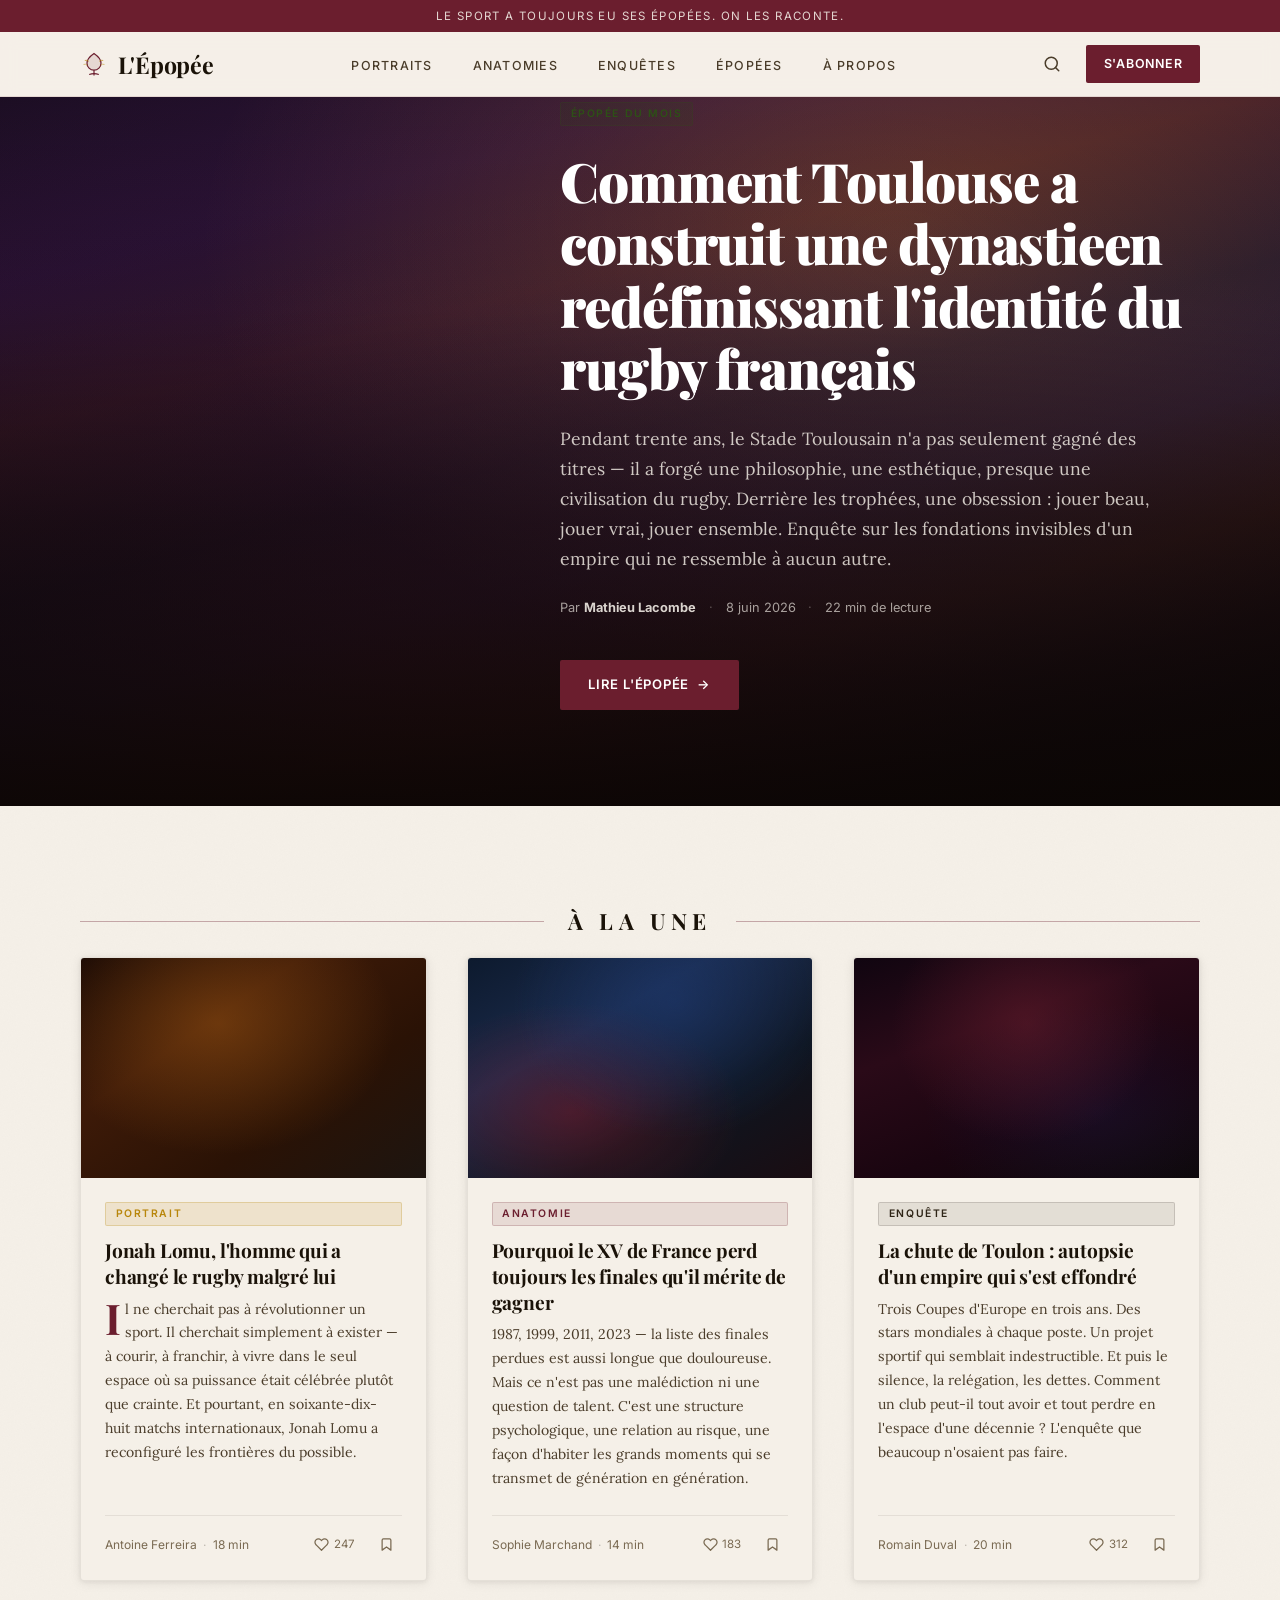
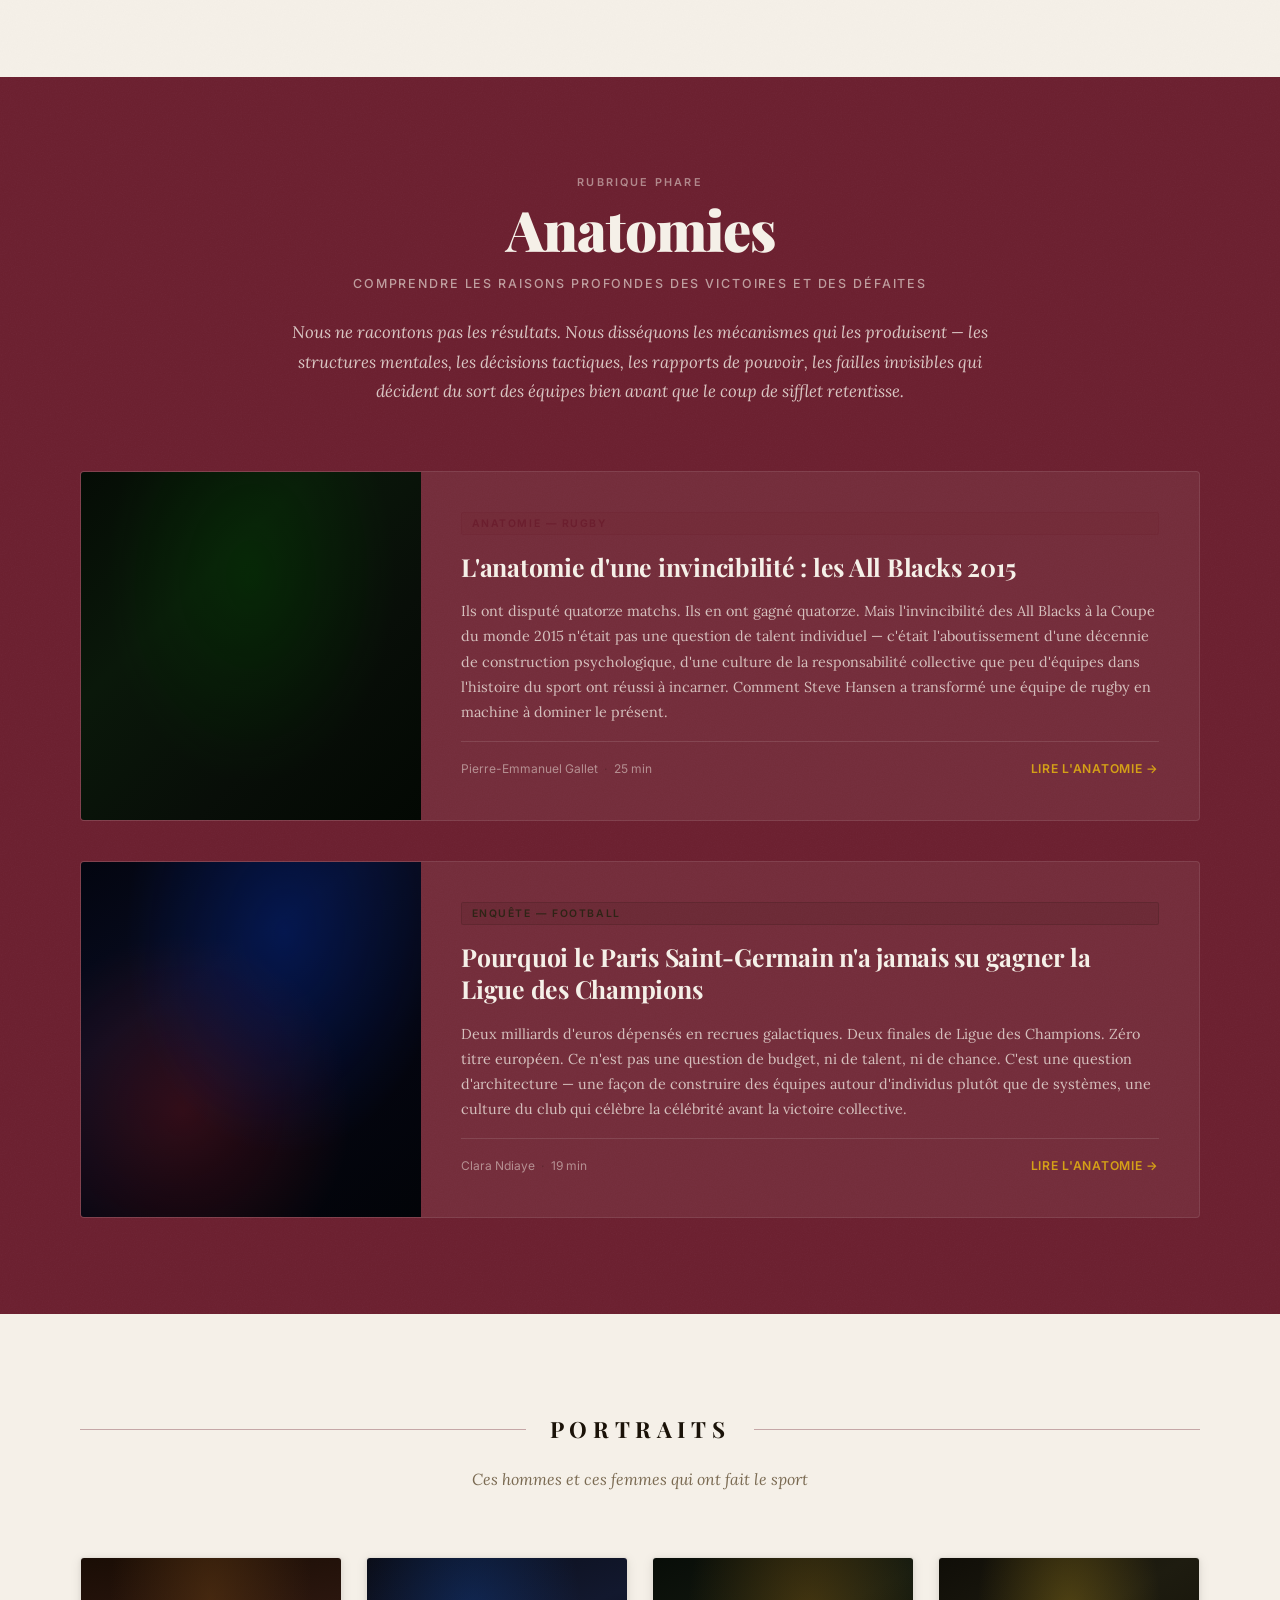
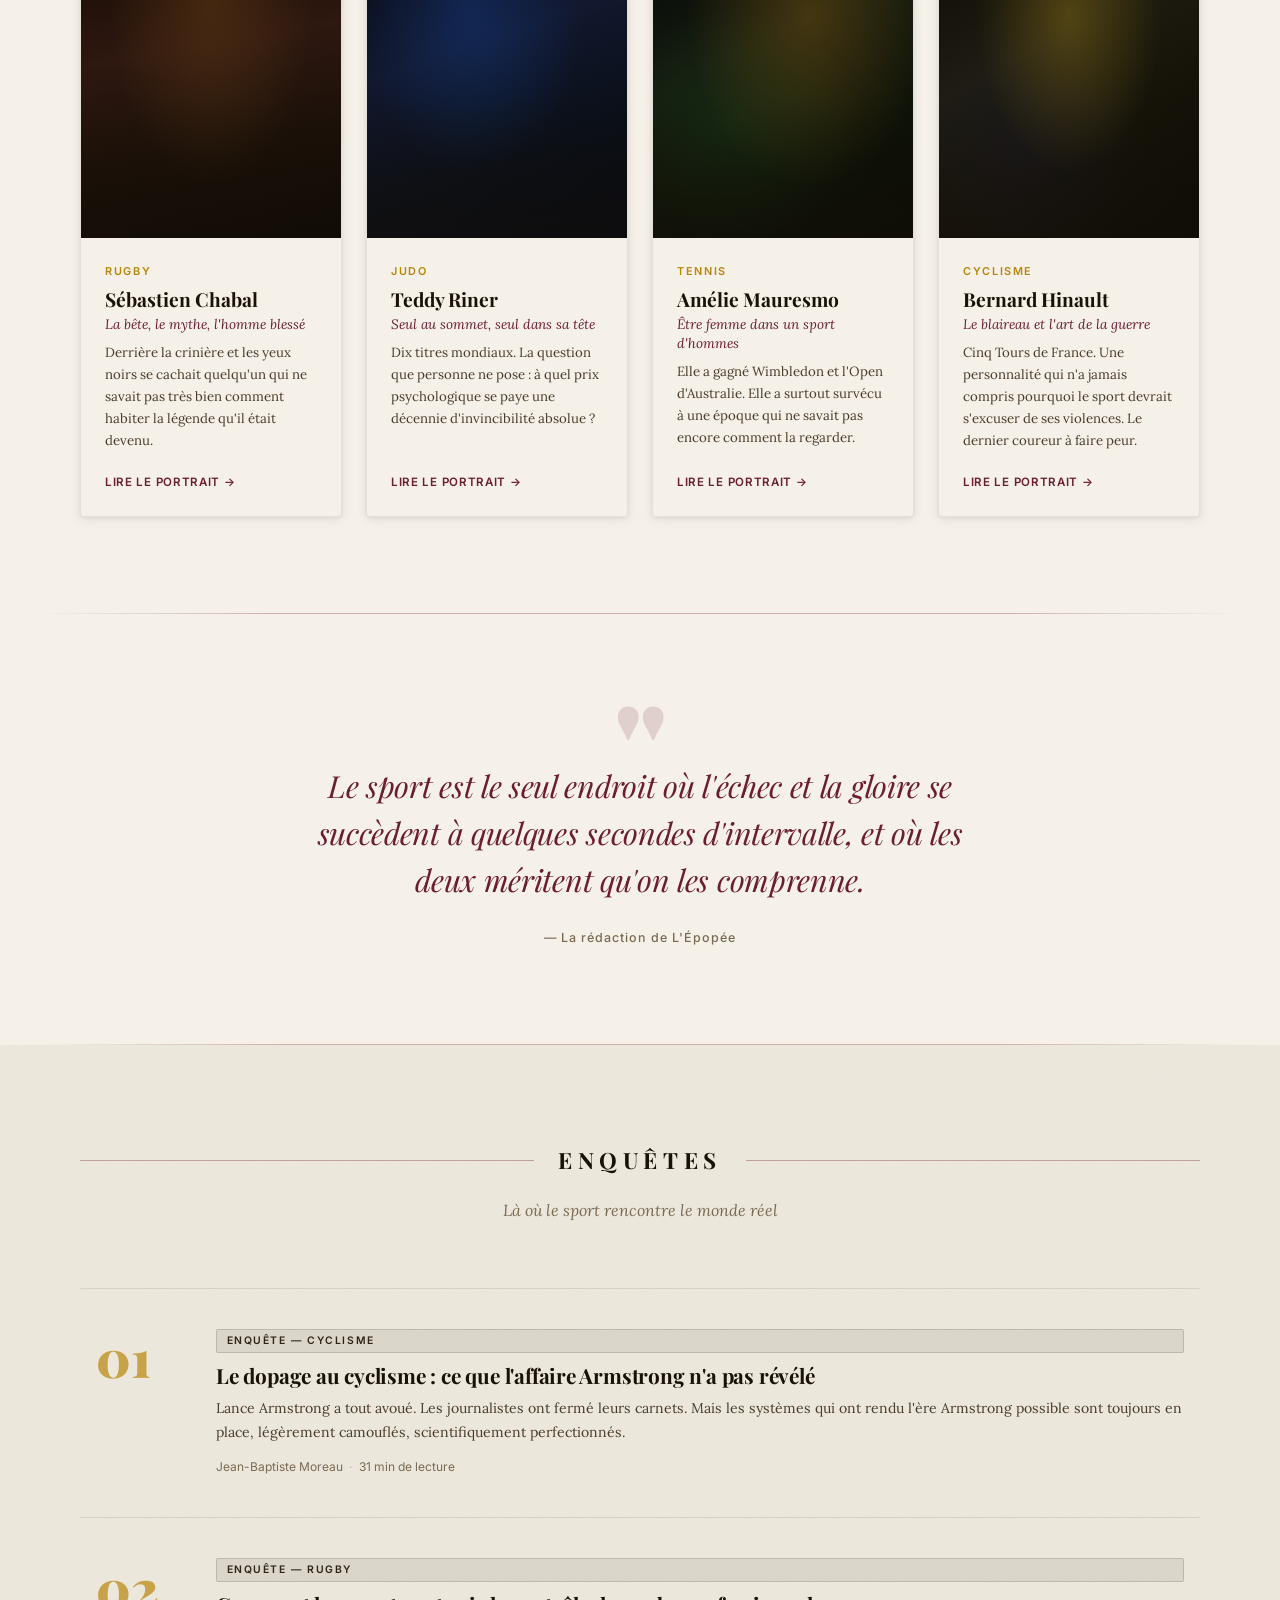
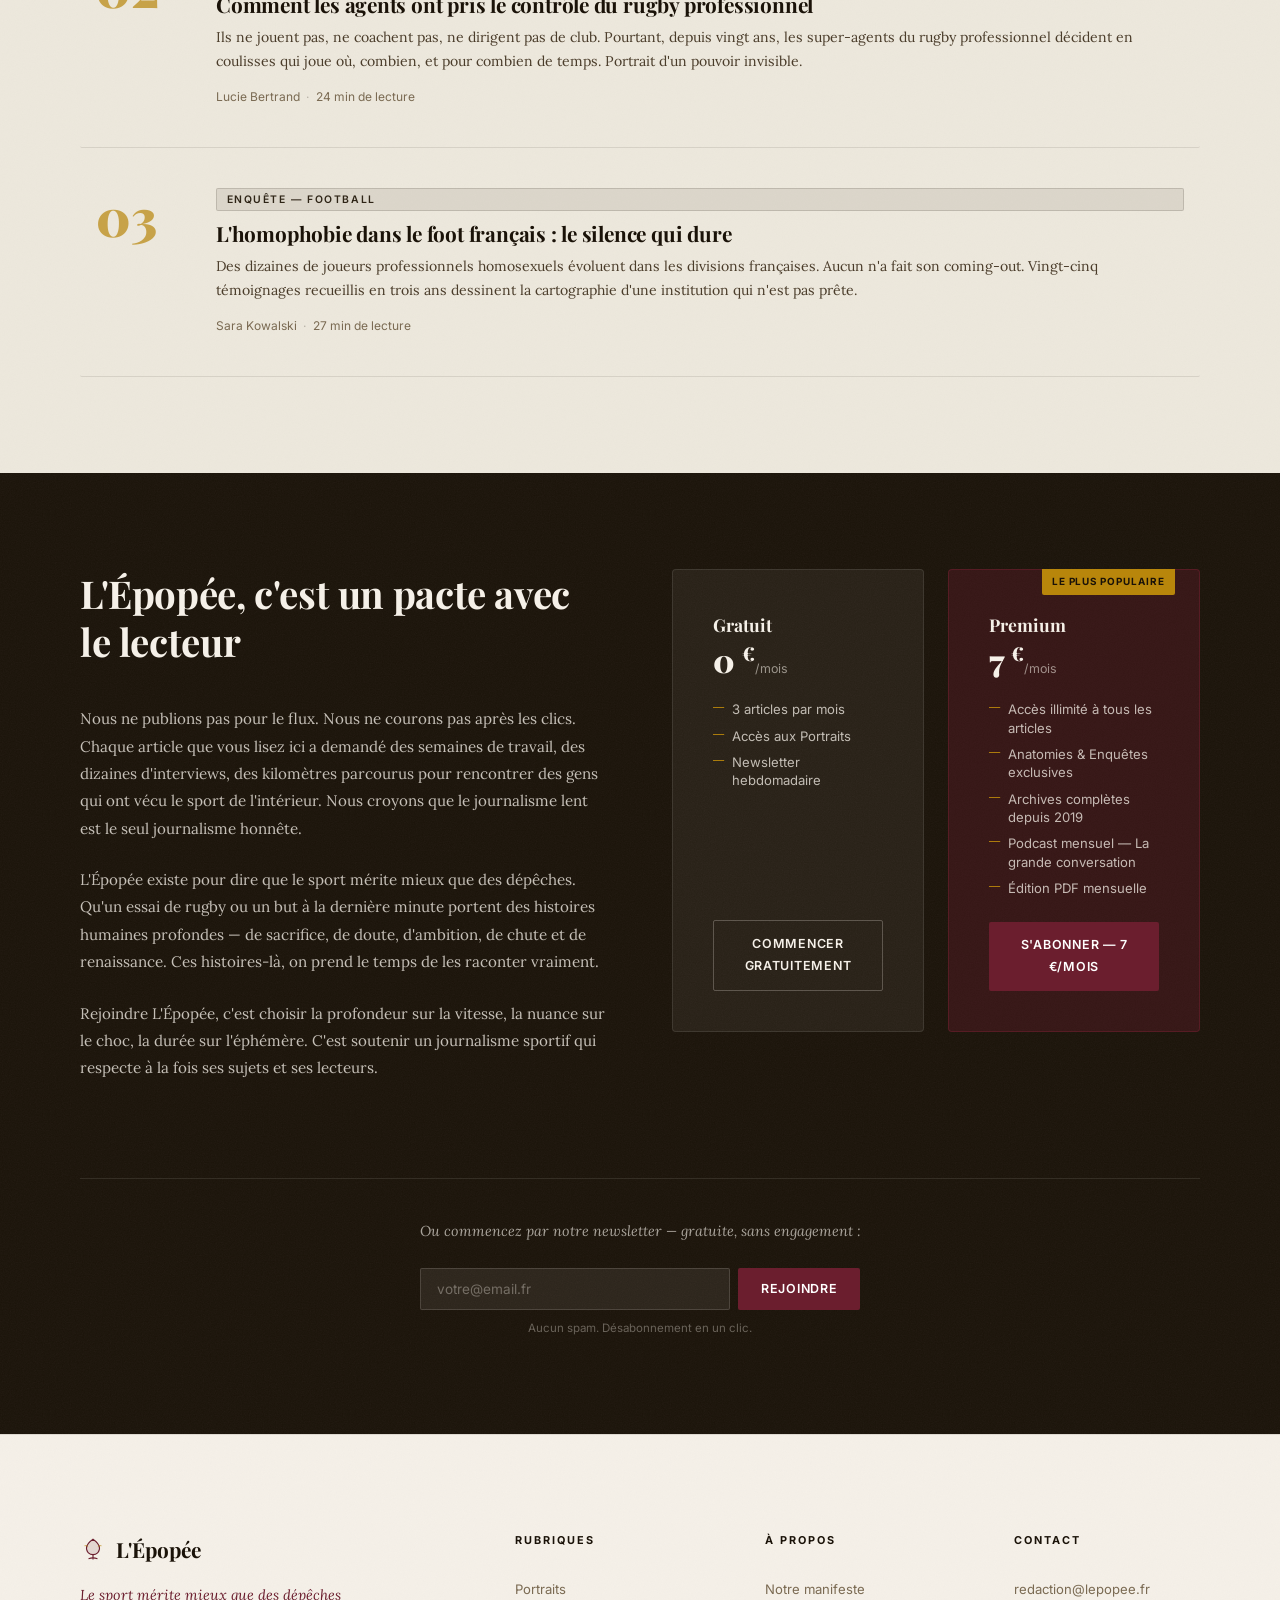
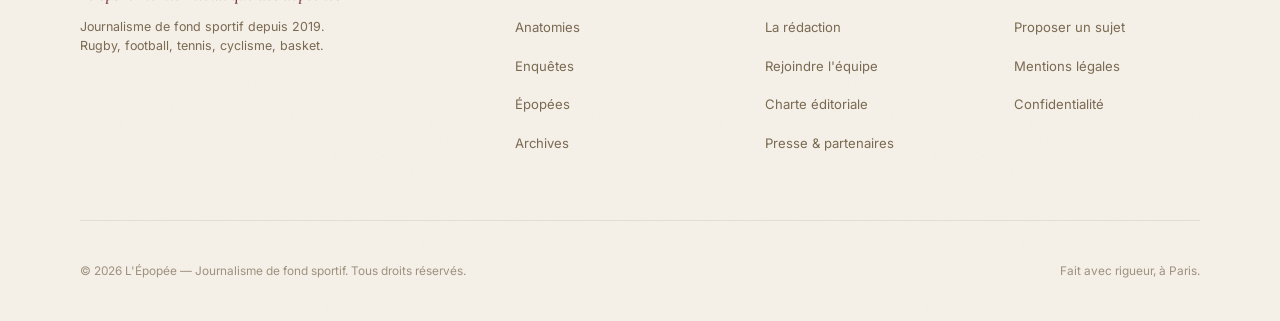
==== commit b5e9f765: "feat: rebuild sports-media as L'Épopée storytelling magazine Complete redesign — literary sports jou" ====
--- a/sports-media/index.html
+++ b/sports-media/index.html
@@ -3,909 +3,597 @@
 <head>
   <meta charset="UTF-8" />
   <meta name="viewport" content="width=device-width, initial-scale=1.0" />
-  <title>ScorePulse — L'actualité sportive en temps réel</title>
-  <meta name="description" content="ScorePulse, le média sportif français de référence. Rugby, Football, Tennis, Cyclisme, Basketball — scores en direct, analyses et résultats." />
+  <title>L'Épopée — Journalisme de fond sportif</title>
+  <meta name="description" content="L'Épopée raconte le sport autrement : portraits, enquêtes, anatomies et grandes histoires. Slow journalism sportif en français." />
   <link rel="preconnect" href="https://fonts.googleapis.com" />
   <link rel="preconnect" href="https://fonts.gstatic.com" crossorigin />
-  <link href="https://fonts.googleapis.com/css2?family=Barlow+Condensed:ital,wght@0,400;0,600;0,700;0,800;1,700&family=Inter:wght@300;400;500;600;700&display=swap" rel="stylesheet" />
+  <link href="https://fonts.googleapis.com/css2?family=Playfair+Display:ital,wght@0,400;0,600;0,700;0,900;1,400;1,600&family=Lora:ital,wght@0,400;0,500;1,400&family=Inter:wght@300;400;500;600&display=swap" rel="stylesheet" />
   <link rel="stylesheet" href="style.css" />
 </head>
 <body>
 
-  <!-- ========== NAVIGATION ========== -->
-  <header class="nav-header" id="navHeader">
-    <nav class="nav-container">
-      <a href="#" class="nav-logo">
-        <svg class="logo-icon" viewBox="0 0 24 24" fill="none" xmlns="http://www.w3.org/2000/svg" aria-hidden="true">
-          <path d="M22 12C22 12 19 6 12 6C5 6 2 12 2 12" stroke="#E63946" stroke-width="2.5" stroke-linecap="round"/>
-          <circle cx="12" cy="12" r="3" fill="#E63946"/>
-          <path d="M2 12C2 12 5 18 12 18C19 18 22 12 22 12" stroke="#E63946" stroke-width="2.5" stroke-linecap="round"/>
-          <circle cx="12" cy="12" r="1.2" fill="#fff"/>
+  <!-- Reading progress bar -->
+  <div class="progress-bar" id="progressBar" aria-hidden="true"></div>
+
+  <!-- Top editorial bar -->
+  <div class="top-bar">
+    <span>Le sport a toujours eu ses épopées. On les raconte.</span>
+  </div>
+
+  <!-- Navigation -->
+  <nav class="nav" id="mainNav" role="navigation" aria-label="Navigation principale">
+    <div class="nav-inner">
+      <a href="#" class="nav-logo" aria-label="L'Épopée — accueil">
+        <svg class="nav-logo-icon" viewBox="0 0 32 32" fill="none" xmlns="http://www.w3.org/2000/svg" aria-hidden="true">
+          <path d="M16 4 C16 4 8 9.5 8 15 C8 19.4 11.6 23 16 23 C20.4 23 24 19.4 24 15 C24 9.5 16 4 16 4 Z" fill="#6B1E2E" opacity="0.12"/>
+          <path d="M16 4 C16 4 8 9.5 8 15 C8 19.4 11.6 23 16 23 C20.4 23 24 19.4 24 15 C24 9.5 16 4 16 4 Z" stroke="#6B1E2E" stroke-width="1.4" fill="none"/>
+          <line x1="16" y1="23" x2="16" y2="29" stroke="#6B1E2E" stroke-width="1.4"/>
+          <path d="M10.5 28 Q16 26 21.5 28" stroke="#6B1E2E" stroke-width="1.4" fill="none"/>
+          <path d="M5.5 12 Q8 11 10 13" stroke="#B8860B" stroke-width="1" fill="none" opacity="0.75"/>
+          <path d="M26.5 12 Q24 11 22 13" stroke="#B8860B" stroke-width="1" fill="none" opacity="0.75"/>
+          <path d="M4 16.5 Q6.5 15.5 8.5 17.5" stroke="#B8860B" stroke-width="1" fill="none" opacity="0.55"/>
+          <path d="M28 16.5 Q25.5 15.5 23.5 17.5" stroke="#B8860B" stroke-width="1" fill="none" opacity="0.55"/>
         </svg>
-        <span class="logo-text">Score<span class="logo-accent">Pulse</span></span>
+        <span class="nav-logo-text">L'Épopée</span>
       </a>
 
-      <ul class="nav-sports" id="navSports">
-        <li><a href="#" class="sport-tab active" data-sport="rugby">RUGBY</a></li>
-        <li><a href="#" class="sport-tab" data-sport="football">FOOTBALL</a></li>
-        <li><a href="#" class="sport-tab" data-sport="tennis">TENNIS</a></li>
-        <li><a href="#" class="sport-tab" data-sport="cyclisme">CYCLISME</a></li>
-        <li><a href="#" class="sport-tab" data-sport="basket">BASKET</a></li>
+      <ul class="nav-links" id="navLinks" role="list">
+        <li><a href="#portraits" class="nav-link">Portraits</a></li>
+        <li><a href="#anatomies" class="nav-link">Anatomies</a></li>
+        <li><a href="#enquetes" class="nav-link">Enquêtes</a></li>
+        <li><a href="#epopees" class="nav-link">Épopées</a></li>
+        <li><a href="#about" class="nav-link">À propos</a></li>
       </ul>
 
       <div class="nav-actions">
-        <button class="nav-icon-btn" aria-label="Rechercher">
-          <svg viewBox="0 0 24 24" fill="none" stroke="currentColor" stroke-width="2" stroke-linecap="round" stroke-linejoin="round">
-            <circle cx="11" cy="11" r="8"/><line x1="21" y1="21" x2="16.65" y2="16.65"/>
+        <button class="nav-search" aria-label="Rechercher un article" id="searchBtn">
+          <svg width="18" height="18" viewBox="0 0 24 24" fill="none" stroke="currentColor" stroke-width="2" stroke-linecap="round" stroke-linejoin="round" aria-hidden="true">
+            <circle cx="11" cy="11" r="8"/>
+            <path d="m21 21-4.35-4.35"/>
           </svg>
         </button>
-        <button class="nav-icon-btn notif-btn" aria-label="Notifications">
-          <svg viewBox="0 0 24 24" fill="none" stroke="currentColor" stroke-width="2" stroke-linecap="round" stroke-linejoin="round">
-            <path d="M18 8A6 6 0 0 0 6 8c0 7-3 9-3 9h18s-3-2-3-9"/><path d="M13.73 21a2 2 0 0 1-3.46 0"/>
-          </svg>
-          <span class="notif-dot"></span>
-        </button>
-        <a href="#" class="btn-premium">⚡ Premium</a>
-        <button class="hamburger" id="hamburger" aria-label="Menu" aria-expanded="false">
-          <span></span><span></span><span></span>
-        </button>
-      </div>
+        <a href="#abonnement" class="btn-subscribe">S'abonner</a>
+      </div>
+
+      <button class="nav-hamburger" id="hamburgerBtn" aria-label="Ouvrir le menu de navigation" aria-expanded="false" aria-controls="mobileMenu">
+        <span></span>
+        <span></span>
+        <span></span>
+      </button>
+    </div>
+  </nav>
+
+  <!-- Mobile menu overlay -->
+  <div class="mobile-menu" id="mobileMenu" role="dialog" aria-modal="true" aria-label="Menu de navigation" aria-hidden="true">
+    <button class="mobile-menu-close" id="mobileMenuClose" aria-label="Fermer le menu">
+      <svg width="24" height="24" viewBox="0 0 24 24" fill="none" stroke="currentColor" stroke-width="2" stroke-linecap="round" aria-hidden="true">
+        <line x1="18" y1="6" x2="6" y2="18"/>
+        <line x1="6" y1="6" x2="18" y2="18"/>
+      </svg>
+    </button>
+    <nav aria-label="Menu mobile">
+      <a href="#portraits" class="mobile-link">Portraits</a>
+      <a href="#anatomies" class="mobile-link">Anatomies</a>
+      <a href="#enquetes" class="mobile-link">Enquêtes</a>
+      <a href="#epopees" class="mobile-link">Épopées</a>
+      <a href="#about" class="mobile-link">À propos</a>
+      <a href="#abonnement" class="mobile-link mobile-link--cta">S'abonner</a>
     </nav>
-  </header>
-
-  <!-- ========== BREAKING NEWS TICKER ========== -->
-  <div class="ticker-wrapper" aria-label="Actualités en direct">
-    <div class="ticker-label">
-      <span class="live-dot"></span>LIVE
-    </div>
-    <div class="ticker-track-outer">
-      <div class="ticker-track" id="tickerTrack">
-        <span class="ticker-item">🏉 Top 14 — Toulouse confirme son statut de leader après une victoire écrasante 42-14 face à Clermont &nbsp;&nbsp;•&nbsp;&nbsp;</span>
-        <span class="ticker-item">⚽ Ligue 1 — PSG s'impose 3-1 face à Marseille au Parc des Princes lors du Classique &nbsp;&nbsp;•&nbsp;&nbsp;</span>
-        <span class="ticker-item">🏉 Champions Cup — Le XV de France prépare sa revanche face à l'Irlande en demi-finale &nbsp;&nbsp;•&nbsp;&nbsp;</span>
-        <span class="ticker-item">🎾 Roland-Garros — Alcaraz élimine Djokovic et file en finale sur la terre battue parisienne &nbsp;&nbsp;•&nbsp;&nbsp;</span>
-        <span class="ticker-item">🚴 Tour de France — Pogacar reprend le maillot jaune après l'étape de montagne des Alpes &nbsp;&nbsp;•&nbsp;&nbsp;</span>
-        <span class="ticker-item">🏀 Betclic Élite — Monaco renforce sa domination en battant Paris Basketball 98-81 &nbsp;&nbsp;•&nbsp;&nbsp;</span>
-        <span class="ticker-item">🏉 Pro D2 — Brive prend la tête du classement après 5 victoires consécutives &nbsp;&nbsp;•&nbsp;&nbsp;</span>
-        <!-- duplicate for seamless loop -->
-        <span class="ticker-item">🏉 Top 14 — Toulouse confirme son statut de leader après une victoire écrasante 42-14 face à Clermont &nbsp;&nbsp;•&nbsp;&nbsp;</span>
-        <span class="ticker-item">⚽ Ligue 1 — PSG s'impose 3-1 face à Marseille au Parc des Princes lors du Classique &nbsp;&nbsp;•&nbsp;&nbsp;</span>
-        <span class="ticker-item">🏉 Champions Cup — Le XV de France prépare sa revanche face à l'Irlande en demi-finale &nbsp;&nbsp;•&nbsp;&nbsp;</span>
-        <span class="ticker-item">🎾 Roland-Garros — Alcaraz élimine Djokovic et file en finale sur la terre battue parisienne &nbsp;&nbsp;•&nbsp;&nbsp;</span>
-        <span class="ticker-item">🚴 Tour de France — Pogacar reprend le maillot jaune après l'étape de montagne des Alpes &nbsp;&nbsp;•&nbsp;&nbsp;</span>
-        <span class="ticker-item">🏀 Betclic Élite — Monaco renforce sa domination en battant Paris Basketball 98-81 &nbsp;&nbsp;•&nbsp;&nbsp;</span>
-        <span class="ticker-item">🏉 Pro D2 — Brive prend la tête du classement après 5 victoires consécutives &nbsp;&nbsp;•&nbsp;&nbsp;</span>
-      </div>
-    </div>
   </div>
 
-  <main>
-
-    <!-- ========== HERO SECTION ========== -->
-    <section class="hero-section" id="hero">
+  <main id="main-content">
+
+    <!-- ================================================
+         HERO — La Grande Histoire
+    ================================================ -->
+    <section class="hero" id="epopees" aria-label="Article à la une">
+      <div class="hero-image" role="img" aria-label="Stade de rugby au crépuscule, lumières d'ambiance"></div>
+      <div class="hero-overlay" aria-hidden="true"></div>
+      <div class="hero-content">
+        <div class="hero-inner">
+          <span class="badge badge--epopee">Épopée du mois</span>
+          <h1 class="hero-headline">
+            Comment Toulouse a construit une dynastieen redéfinissant l'identité du rugby français
+          </h1>
+          <p class="hero-standfirst">
+            Pendant trente ans, le Stade Toulousain n'a pas seulement gagné des titres — il a forgé une philosophie, une esthétique, presque une civilisation du rugby. Derrière les trophées, une obsession : jouer beau, jouer vrai, jouer ensemble. Enquête sur les fondations invisibles d'un empire qui ne ressemble à aucun autre.
+          </p>
+          <div class="hero-meta">
+            <span class="hero-author">Par <strong>Mathieu Lacombe</strong></span>
+            <span class="hero-sep" aria-hidden="true">·</span>
+            <time class="hero-date" datetime="2026-06-08">8 juin 2026</time>
+            <span class="hero-sep" aria-hidden="true">·</span>
+            <span class="hero-readtime">22 min de lecture</span>
+          </div>
+          <a href="#" class="btn-hero">Lire l'épopée <span aria-hidden="true">→</span></a>
+        </div>
+      </div>
+    </section>
+
+    <!-- ================================================
+         À LA UNE — Featured Stories
+    ================================================ -->
+    <section class="featured" aria-labelledby="featured-title">
       <div class="container">
-        <div class="hero-grid">
-
-          <!-- Featured main article -->
-          <article class="hero-main fade-in">
-            <div class="hero-img hero-img--rugby">
-              <div class="hero-img-overlay">
-                <span class="sport-badge sport-badge--rugby">RUGBY</span>
+        <header class="section-header">
+          <div class="section-rule" aria-hidden="true"></div>
+          <h2 class="section-title" id="featured-title">À la Une</h2>
+          <div class="section-rule" aria-hidden="true"></div>
+        </header>
+
+        <div class="featured-grid">
+
+          <!-- Card 1: Lomu -->
+          <article class="article-card fade-in" aria-labelledby="card1-title">
+            <div class="card-image card-image--lomu" role="img" aria-label="Jonah Lomu — portrait"></div>
+            <div class="card-body">
+              <span class="badge badge--portrait">Portrait</span>
+              <h3 class="card-headline" id="card1-title">
+                <a href="#">Jonah Lomu, l'homme qui a changé le rugby malgré lui</a>
+              </h3>
+              <p class="card-excerpt">
+                Il ne cherchait pas à révolutionner un sport. Il cherchait simplement à exister — à courir, à franchir, à vivre dans le seul espace où sa puissance était célébrée plutôt que crainte. Et pourtant, en soixante-dix-huit matchs internationaux, Jonah Lomu a reconfiguré les frontières du possible.
+              </p>
+              <footer class="card-footer">
+                <div class="card-meta">
+                  <span class="card-author">Antoine Ferreira</span>
+                  <span class="card-sep" aria-hidden="true">·</span>
+                  <span class="card-readtime">18 min</span>
+                </div>
+                <div class="card-actions">
+                  <button class="btn-like" aria-label="J'aime cet article (247 likes)" data-count="247" data-liked="false">
+                    <svg width="15" height="15" viewBox="0 0 24 24" fill="none" stroke="currentColor" stroke-width="2" stroke-linecap="round" stroke-linejoin="round" aria-hidden="true">
+                      <path d="M20.84 4.61a5.5 5.5 0 0 0-7.78 0L12 5.67l-1.06-1.06a5.5 5.5 0 0 0-7.78 7.78l1.06 1.06L12 21.23l7.78-7.78 1.06-1.06a5.5 5.5 0 0 0 0-7.78z"/>
+                    </svg>
+                    <span class="like-count">247</span>
+                  </button>
+                  <button class="btn-bookmark" aria-label="Sauvegarder cet article" data-saved="false">
+                    <svg width="15" height="15" viewBox="0 0 24 24" fill="none" stroke="currentColor" stroke-width="2" stroke-linecap="round" stroke-linejoin="round" aria-hidden="true">
+                      <path d="m19 21-7-5-7 5V5a2 2 0 0 1 2-2h10a2 2 0 0 1 2 2v16z"/>
+                    </svg>
+                  </button>
+                </div>
+              </footer>
+            </div>
+          </article>
+
+          <!-- Card 2: XV de France -->
+          <article class="article-card fade-in" aria-labelledby="card2-title">
+            <div class="card-image card-image--france" role="img" aria-label="XV de France — finale"></div>
+            <div class="card-body">
+              <span class="badge badge--anatomie">Anatomie</span>
+              <h3 class="card-headline" id="card2-title">
+                <a href="#">Pourquoi le XV de France perd toujours les finales qu'il mérite de gagner</a>
+              </h3>
+              <p class="card-excerpt">
+                1987, 1999, 2011, 2023 — la liste des finales perdues est aussi longue que douloureuse. Mais ce n'est pas une malédiction ni une question de talent. C'est une structure psychologique, une relation au risque, une façon d'habiter les grands moments qui se transmet de génération en génération.
+              </p>
+              <footer class="card-footer">
+                <div class="card-meta">
+                  <span class="card-author">Sophie Marchand</span>
+                  <span class="card-sep" aria-hidden="true">·</span>
+                  <span class="card-readtime">14 min</span>
+                </div>
+                <div class="card-actions">
+                  <button class="btn-like" aria-label="J'aime cet article (183 likes)" data-count="183" data-liked="false">
+                    <svg width="15" height="15" viewBox="0 0 24 24" fill="none" stroke="currentColor" stroke-width="2" stroke-linecap="round" stroke-linejoin="round" aria-hidden="true">
+                      <path d="M20.84 4.61a5.5 5.5 0 0 0-7.78 0L12 5.67l-1.06-1.06a5.5 5.5 0 0 0-7.78 7.78l1.06 1.06L12 21.23l7.78-7.78 1.06-1.06a5.5 5.5 0 0 0 0-7.78z"/>
+                    </svg>
+                    <span class="like-count">183</span>
+                  </button>
+                  <button class="btn-bookmark" aria-label="Sauvegarder cet article" data-saved="false">
+                    <svg width="15" height="15" viewBox="0 0 24 24" fill="none" stroke="currentColor" stroke-width="2" stroke-linecap="round" stroke-linejoin="round" aria-hidden="true">
+                      <path d="m19 21-7-5-7 5V5a2 2 0 0 1 2-2h10a2 2 0 0 1 2 2v16z"/>
+                    </svg>
+                  </button>
+                </div>
+              </footer>
+            </div>
+          </article>
+
+          <!-- Card 3: Toulon -->
+          <article class="article-card fade-in" aria-labelledby="card3-title">
+            <div class="card-image card-image--toulon" role="img" aria-label="RC Toulon — stade Mayol"></div>
+            <div class="card-body">
+              <span class="badge badge--enquete">Enquête</span>
+              <h3 class="card-headline" id="card3-title">
+                <a href="#">La chute de Toulon : autopsie d'un empire qui s'est effondré</a>
+              </h3>
+              <p class="card-excerpt">
+                Trois Coupes d'Europe en trois ans. Des stars mondiales à chaque poste. Un projet sportif qui semblait indestructible. Et puis le silence, la relégation, les dettes. Comment un club peut-il tout avoir et tout perdre en l'espace d'une décennie ? L'enquête que beaucoup n'osaient pas faire.
+              </p>
+              <footer class="card-footer">
+                <div class="card-meta">
+                  <span class="card-author">Romain Duval</span>
+                  <span class="card-sep" aria-hidden="true">·</span>
+                  <span class="card-readtime">20 min</span>
+                </div>
+                <div class="card-actions">
+                  <button class="btn-like" aria-label="J'aime cet article (312 likes)" data-count="312" data-liked="false">
+                    <svg width="15" height="15" viewBox="0 0 24 24" fill="none" stroke="currentColor" stroke-width="2" stroke-linecap="round" stroke-linejoin="round" aria-hidden="true">
+                      <path d="M20.84 4.61a5.5 5.5 0 0 0-7.78 0L12 5.67l-1.06-1.06a5.5 5.5 0 0 0-7.78 7.78l1.06 1.06L12 21.23l7.78-7.78 1.06-1.06a5.5 5.5 0 0 0 0-7.78z"/>
+                    </svg>
+                    <span class="like-count">312</span>
+                  </button>
+                  <button class="btn-bookmark" aria-label="Sauvegarder cet article" data-saved="false">
+                    <svg width="15" height="15" viewBox="0 0 24 24" fill="none" stroke="currentColor" stroke-width="2" stroke-linecap="round" stroke-linejoin="round" aria-hidden="true">
+                      <path d="m19 21-7-5-7 5V5a2 2 0 0 1 2-2h10a2 2 0 0 1 2 2v16z"/>
+                    </svg>
+                  </button>
+                </div>
+              </footer>
+            </div>
+          </article>
+
+        </div>
+      </div>
+    </section>
+
+    <!-- ================================================
+         ANATOMIES — Flagship section (dark bordeaux)
+    ================================================ -->
+    <section class="anatomies" id="anatomies" aria-labelledby="anatomies-title">
+      <div class="container">
+        <header class="anatomies-header">
+          <p class="anatomies-label">Rubrique phare</p>
+          <h2 class="anatomies-title" id="anatomies-title">Anatomies</h2>
+          <p class="anatomies-subtitle">
+            Comprendre les raisons profondes des victoires et des défaites
+          </p>
+          <p class="anatomies-manifesto">
+            Nous ne racontons pas les résultats. Nous disséquons les mécanismes qui les produisent — les structures mentales, les décisions tactiques, les rapports de pouvoir, les failles invisibles qui décident du sort des équipes bien avant que le coup de sifflet retentisse.
+          </p>
+        </header>
+
+        <div class="anatomies-grid">
+
+          <article class="anatomie-card fade-in" aria-labelledby="anatomie1-title">
+            <div class="anatomie-image anatomie-image--allblacks" role="img" aria-label="All Blacks 2015 — Coupe du monde"></div>
+            <div class="anatomie-body">
+              <span class="badge badge--anatomie">Anatomie — Rugby</span>
+              <h3 class="anatomie-headline" id="anatomie1-title">
+                <a href="#">L'anatomie d'une invincibilité : les All Blacks 2015</a>
+              </h3>
+              <p class="anatomie-excerpt">
+                Ils ont disputé quatorze matchs. Ils en ont gagné quatorze. Mais l'invincibilité des All Blacks à la Coupe du monde 2015 n'était pas une question de talent individuel — c'était l'aboutissement d'une décennie de construction psychologique, d'une culture de la responsabilité collective que peu d'équipes dans l'histoire du sport ont réussi à incarner. Comment Steve Hansen a transformé une équipe de rugby en machine à dominer le présent.
+              </p>
+              <div class="anatomie-footer">
+                <div class="card-meta">
+                  <span class="card-author">Pierre-Emmanuel Gallet</span>
+                  <span class="card-sep" aria-hidden="true">·</span>
+                  <span class="card-readtime">25 min</span>
+                </div>
+                <a href="#" class="anatomie-link">Lire l'anatomie <span aria-hidden="true">→</span></a>
               </div>
-              <div class="rugby-texture"></div>
-              <span class="hero-emoji">🏉</span>
-            </div>
-            <div class="hero-content">
-              <div class="hero-meta">
-                <span class="category-tag">Champions Cup</span>
-                <span class="hero-date">11 Juin 2026</span>
+            </div>
+          </article>
+
+          <article class="anatomie-card fade-in" aria-labelledby="anatomie2-title">
+            <div class="anatomie-image anatomie-image--psg" role="img" aria-label="PSG — Ligue des Champions"></div>
+            <div class="anatomie-body">
+              <span class="badge badge--enquete">Enquête — Football</span>
+              <h3 class="anatomie-headline" id="anatomie2-title">
+                <a href="#">Pourquoi le Paris Saint-Germain n'a jamais su gagner la Ligue des Champions</a>
+              </h3>
+              <p class="anatomie-excerpt">
+                Deux milliards d'euros dépensés en recrues galactiques. Deux finales de Ligue des Champions. Zéro titre européen. Ce n'est pas une question de budget, ni de talent, ni de chance. C'est une question d'architecture — une façon de construire des équipes autour d'individus plutôt que de systèmes, une culture du club qui célèbre la célébrité avant la victoire collective.
+              </p>
+              <div class="anatomie-footer">
+                <div class="card-meta">
+                  <span class="card-author">Clara Ndiaye</span>
+                  <span class="card-sep" aria-hidden="true">·</span>
+                  <span class="card-readtime">19 min</span>
+                </div>
+                <a href="#" class="anatomie-link">Lire l'anatomie <span aria-hidden="true">→</span></a>
               </div>
-              <h1 class="hero-title">Toulouse vs Leinster : un choc de titans pour la finale de la Champions Cup</h1>
-              <p class="hero-desc">Le Stade Toulousain et le Leinster se retrouvent pour une finale qui s'annonce historique. Avec cinq titres européens chacun, les deux mastodontes du rugby continental se disputeront la suprématie continentale samedi au Tottenham Hotspur Stadium de Londres devant 60 000 spectateurs.</p>
-              <div class="hero-author">
-                <div class="author-avatar">JD</div>
-                <div>
-                  <span class="author-name">Jean Dupont</span>
-                  <span class="author-sep">·</span>
-                  <span class="read-time">8 min de lecture</span>
-                </div>
+            </div>
+          </article>
+
+        </div>
+      </div>
+    </section>
+
+    <!-- ================================================
+         PORTRAITS
+    ================================================ -->
+    <section class="portraits" id="portraits" aria-labelledby="portraits-title">
+      <div class="container">
+        <header class="section-header">
+          <div class="section-rule" aria-hidden="true"></div>
+          <h2 class="section-title" id="portraits-title">Portraits</h2>
+          <div class="section-rule" aria-hidden="true"></div>
+        </header>
+        <p class="section-subtitle">Ces hommes et ces femmes qui ont fait le sport</p>
+
+        <div class="portraits-grid">
+
+          <article class="portrait-card fade-in" aria-labelledby="portrait1-name">
+            <div class="portrait-image portrait-image--chabal" role="img" aria-label="Sébastien Chabal"></div>
+            <div class="portrait-body">
+              <div class="portrait-sport">Rugby</div>
+              <h3 class="portrait-name" id="portrait1-name">Sébastien Chabal</h3>
+              <p class="portrait-tagline">La bête, le mythe, l'homme blessé</p>
+              <p class="portrait-excerpt">
+                Derrière la crinière et les yeux noirs se cachait quelqu'un qui ne savait pas très bien comment habiter la légende qu'il était devenu.
+              </p>
+              <a href="#" class="portrait-link">Lire le portrait <span aria-hidden="true">→</span></a>
+            </div>
+          </article>
+
+          <article class="portrait-card fade-in" aria-labelledby="portrait2-name">
+            <div class="portrait-image portrait-image--riner" role="img" aria-label="Teddy Riner"></div>
+            <div class="portrait-body">
+              <div class="portrait-sport">Judo</div>
+              <h3 class="portrait-name" id="portrait2-name">Teddy Riner</h3>
+              <p class="portrait-tagline">Seul au sommet, seul dans sa tête</p>
+              <p class="portrait-excerpt">
+                Dix titres mondiaux. La question que personne ne pose : à quel prix psychologique se paye une décennie d'invincibilité absolue ?
+              </p>
+              <a href="#" class="portrait-link">Lire le portrait <span aria-hidden="true">→</span></a>
+            </div>
+          </article>
+
+          <article class="portrait-card fade-in" aria-labelledby="portrait3-name">
+            <div class="portrait-image portrait-image--mauresmo" role="img" aria-label="Amélie Mauresmo"></div>
+            <div class="portrait-body">
+              <div class="portrait-sport">Tennis</div>
+              <h3 class="portrait-name" id="portrait3-name">Amélie Mauresmo</h3>
+              <p class="portrait-tagline">Être femme dans un sport d'hommes</p>
+              <p class="portrait-excerpt">
+                Elle a gagné Wimbledon et l'Open d'Australie. Elle a surtout survécu à une époque qui ne savait pas encore comment la regarder.
+              </p>
+              <a href="#" class="portrait-link">Lire le portrait <span aria-hidden="true">→</span></a>
+            </div>
+          </article>
+
+          <article class="portrait-card fade-in" aria-labelledby="portrait4-name">
+            <div class="portrait-image portrait-image--hinault" role="img" aria-label="Bernard Hinault"></div>
+            <div class="portrait-body">
+              <div class="portrait-sport">Cyclisme</div>
+              <h3 class="portrait-name" id="portrait4-name">Bernard Hinault</h3>
+              <p class="portrait-tagline">Le blaireau et l'art de la guerre</p>
+              <p class="portrait-excerpt">
+                Cinq Tours de France. Une personnalité qui n'a jamais compris pourquoi le sport devrait s'excuser de ses violences. Le dernier coureur à faire peur.
+              </p>
+              <a href="#" class="portrait-link">Lire le portrait <span aria-hidden="true">→</span></a>
+            </div>
+          </article>
+
+        </div>
+      </div>
+    </section>
+
+    <!-- ================================================
+         PULL QUOTE — Editorial Statement
+    ================================================ -->
+    <section class="pull-quote" aria-label="Citation éditoriale">
+      <div class="container">
+        <div class="pull-quote-inner">
+          <span class="pull-quote-mark" aria-hidden="true">"</span>
+          <blockquote class="pull-quote-text">
+            Le sport est le seul endroit où l'échec et la gloire se succèdent à quelques secondes d'intervalle, et où les deux méritent qu'on les comprenne.
+          </blockquote>
+          <cite class="pull-quote-attr">— La rédaction de L'Épopée</cite>
+        </div>
+      </div>
+    </section>
+
+    <!-- ================================================
+         ENQUÊTES
+    ================================================ -->
+    <section class="enquetes" id="enquetes" aria-labelledby="enquetes-title">
+      <div class="container">
+        <header class="section-header">
+          <div class="section-rule" aria-hidden="true"></div>
+          <h2 class="section-title" id="enquetes-title">Enquêtes</h2>
+          <div class="section-rule" aria-hidden="true"></div>
+        </header>
+        <p class="section-subtitle">Là où le sport rencontre le monde réel</p>
+
+        <ol class="enquetes-list" aria-label="Liste des enquêtes">
+
+          <li class="enquete-item fade-in">
+            <div class="enquete-number" aria-hidden="true">01</div>
+            <div class="enquete-body">
+              <span class="badge badge--enquete">Enquête — Cyclisme</span>
+              <h3 class="enquete-headline">
+                <a href="#">Le dopage au cyclisme : ce que l'affaire Armstrong n'a pas révélé</a>
+              </h3>
+              <p class="enquete-excerpt">
+                Lance Armstrong a tout avoué. Les journalistes ont fermé leurs carnets. Mais les systèmes qui ont rendu l'ère Armstrong possible sont toujours en place, légèrement camouflés, scientifiquement perfectionnés.
+              </p>
+              <div class="enquete-meta">
+                <span class="card-author">Jean-Baptiste Moreau</span>
+                <span class="card-sep" aria-hidden="true">·</span>
+                <span class="card-readtime">31 min de lecture</span>
               </div>
             </div>
-          </article>
-
-          <!-- Side articles -->
-          <aside class="hero-side">
-
-            <article class="hero-side-card fade-in">
-              <div class="side-img side-img--rugby">
-                <span class="side-emoji">🏉</span>
-                <span class="sport-badge sport-badge--rugby sport-badge--sm">RUGBY</span>
+          </li>
+
+          <li class="enquete-item fade-in">
+            <div class="enquete-number" aria-hidden="true">02</div>
+            <div class="enquete-body">
+              <span class="badge badge--enquete">Enquête — Rugby</span>
+              <h3 class="enquete-headline">
+                <a href="#">Comment les agents ont pris le contrôle du rugby professionnel</a>
+              </h3>
+              <p class="enquete-excerpt">
+                Ils ne jouent pas, ne coachent pas, ne dirigent pas de club. Pourtant, depuis vingt ans, les super-agents du rugby professionnel décident en coulisses qui joue où, combien, et pour combien de temps. Portrait d'un pouvoir invisible.
+              </p>
+              <div class="enquete-meta">
+                <span class="card-author">Lucie Bertrand</span>
+                <span class="card-sep" aria-hidden="true">·</span>
+                <span class="card-readtime">24 min de lecture</span>
               </div>
-              <div class="side-content">
-                <span class="side-tag">Top 14</span>
-                <h3 class="side-title">Toulouse écrase Clermont 42-14 et creuse l'écart en tête</h3>
-                <span class="side-date">10 Juin 2026 · 5 min</span>
+            </div>
+          </li>
+
+          <li class="enquete-item fade-in">
+            <div class="enquete-number" aria-hidden="true">03</div>
+            <div class="enquete-body">
+              <span class="badge badge--enquete">Enquête — Football</span>
+              <h3 class="enquete-headline">
+                <a href="#">L'homophobie dans le foot français : le silence qui dure</a>
+              </h3>
+              <p class="enquete-excerpt">
+                Des dizaines de joueurs professionnels homosexuels évoluent dans les divisions françaises. Aucun n'a fait son coming-out. Vingt-cinq témoignages recueillis en trois ans dessinent la cartographie d'une institution qui n'est pas prête.
+              </p>
+              <div class="enquete-meta">
+                <span class="card-author">Sara Kowalski</span>
+                <span class="card-sep" aria-hidden="true">·</span>
+                <span class="card-readtime">27 min de lecture</span>
               </div>
-            </article>
-
-            <article class="hero-side-card fade-in">
-              <div class="side-img side-img--france">
-                <span class="side-emoji">🇫🇷</span>
-                <span class="sport-badge sport-badge--rugby sport-badge--sm">XV DE FRANCE</span>
+            </div>
+          </li>
+
+        </ol>
+      </div>
+    </section>
+
+    <!-- ================================================
+         ABONNEMENT — Manifesto + Plans
+    ================================================ -->
+    <section class="abonnement" id="abonnement" aria-labelledby="abonnement-title">
+      <div class="container">
+        <div class="abonnement-inner">
+
+          <div class="abonnement-text">
+            <h2 class="abonnement-title" id="abonnement-title">
+              L'Épopée, c'est un pacte avec le lecteur
+            </h2>
+            <div class="abonnement-manifesto">
+              <p>
+                Nous ne publions pas pour le flux. Nous ne courons pas après les clics. Chaque article que vous lisez ici a demandé des semaines de travail, des dizaines d'interviews, des kilomètres parcourus pour rencontrer des gens qui ont vécu le sport de l'intérieur. Nous croyons que le journalisme lent est le seul journalisme honnête.
+              </p>
+              <p>
+                L'Épopée existe pour dire que le sport mérite mieux que des dépêches. Qu'un essai de rugby ou un but à la dernière minute portent des histoires humaines profondes — de sacrifice, de doute, d'ambition, de chute et de renaissance. Ces histoires-là, on prend le temps de les raconter vraiment.
+              </p>
+              <p>
+                Rejoindre L'Épopée, c'est choisir la profondeur sur la vitesse, la nuance sur le choc, la durée sur l'éphémère. C'est soutenir un journalisme sportif qui respecte à la fois ses sujets et ses lecteurs.
+              </p>
+            </div>
+          </div>
+
+          <div class="abonnement-plans" role="list" aria-label="Formules d'abonnement">
+
+            <div class="plan plan--free" role="listitem">
+              <div class="plan-header">
+                <h3 class="plan-name">Gratuit</h3>
+                <div class="plan-price">0 <span class="plan-currency">€</span><span class="plan-period">/mois</span></div>
               </div>
-              <div class="side-content">
-                <span class="side-tag">Test Match</span>
-                <h3 class="side-title">Fabien Galthié dévoile un XV remanié pour affronter l'Australie</h3>
-                <span class="side-date">9 Juin 2026 · 4 min</span>
+              <ul class="plan-features" aria-label="Fonctionnalités incluses">
+                <li>3 articles par mois</li>
+                <li>Accès aux Portraits</li>
+                <li>Newsletter hebdomadaire</li>
+              </ul>
+              <a href="#" class="btn-plan btn-plan--free">Commencer gratuitement</a>
+            </div>
+
+            <div class="plan plan--premium" role="listitem">
+              <div class="plan-badge-top" aria-label="Formule recommandée">Le plus populaire</div>
+              <div class="plan-header">
+                <h3 class="plan-name">Premium</h3>
+                <div class="plan-price">7 <span class="plan-currency">€</span><span class="plan-period">/mois</span></div>
               </div>
-            </article>
-
-            <article class="hero-side-card fade-in">
-              <div class="side-img side-img--football">
-                <span class="side-emoji">⚽</span>
-                <span class="sport-badge sport-badge--football sport-badge--sm">FOOTBALL</span>
-              </div>
-              <div class="side-content">
-                <span class="side-tag">Ligue 1</span>
-                <h3 class="side-title">Le Classique : PSG 3-1 OM, Mbappé décisif avec un doublé</h3>
-                <span class="side-date">8 Juin 2026 · 3 min</span>
-              </div>
-            </article>
-
-          </aside>
+              <ul class="plan-features" aria-label="Fonctionnalités incluses">
+                <li>Accès illimité à tous les articles</li>
+                <li>Anatomies &amp; Enquêtes exclusives</li>
+                <li>Archives complètes depuis 2019</li>
+                <li>Podcast mensuel — La grande conversation</li>
+                <li>Édition PDF mensuelle</li>
+              </ul>
+              <a href="#" class="btn-plan btn-plan--premium">S'abonner — 7 €/mois</a>
+            </div>
+
+          </div>
+
+          <div class="abonnement-email">
+            <p class="abonnement-email-label">Ou commencez par notre newsletter — gratuite, sans engagement :</p>
+            <form class="email-form" id="newsletterForm" novalidate>
+              <label for="emailInput" class="sr-only">Votre adresse email</label>
+              <input
+                type="email"
+                id="emailInput"
+                class="email-input"
+                placeholder="votre@email.fr"
+                required
+                autocomplete="email"
+                aria-required="true"
+              />
+              <button type="submit" class="btn-email">Rejoindre</button>
+            </form>
+            <p class="email-disclaimer" aria-live="polite" id="emailMsg">Aucun spam. Désabonnement en un clic.</p>
+          </div>
+
         </div>
       </div>
     </section>
 
-    <!-- ========== CATEGORY TABS + NEWS GRID ========== -->
-    <section class="news-section" id="newsSection">
-      <div class="container">
-        <div class="section-header">
-          <h2 class="section-title">Dernières Actualités</h2>
-          <div class="filter-tabs" id="filterTabs" role="tablist">
-            <button class="filter-tab active" data-filter="all" role="tab" aria-selected="true">TOUT</button>
-            <button class="filter-tab" data-filter="rugby" role="tab" aria-selected="false">RUGBY</button>
-            <button class="filter-tab" data-filter="football" role="tab" aria-selected="false">FOOTBALL</button>
-            <button class="filter-tab" data-filter="tennis" role="tab" aria-selected="false">TENNIS</button>
-            <button class="filter-tab" data-filter="cyclisme" role="tab" aria-selected="false">CYCLISME</button>
-            <button class="filter-tab" data-filter="basket" role="tab" aria-selected="false">BASKET</button>
-          </div>
-        </div>
-
-        <div class="news-grid" id="newsGrid">
-
-          <!-- Card 1 - Rugby -->
-          <article class="news-card fade-in" data-sport="rugby">
-            <div class="card-img card-img--rugby">
-              <span class="card-emoji">🏉</span>
-              <span class="card-badge card-badge--rugby">RUGBY</span>
-              <span class="card-read-time">6 min</span>
-            </div>
-            <div class="card-body">
-              <h3 class="card-title">Racing 92 vs La Rochelle : la demi-finale qui enflamme le Top 14</h3>
-              <p class="card-excerpt">L'Arena La Défense accueille un choc de titans entre les deux clubs les plus en forme de la saison régulière. Analyse des forces et faiblesses.</p>
-              <div class="card-footer">
-                <div class="card-author">
-                  <div class="author-avatar author-avatar--sm">ML</div>
-                  <span>Marie Laurent</span>
-                </div>
-                <div class="card-stats">
-                  <span class="card-date">10 Juin 2026</span>
-                  <span class="card-likes">
-                    <svg viewBox="0 0 24 24" fill="none" stroke="currentColor" stroke-width="2"><path d="M20.84 4.61a5.5 5.5 0 0 0-7.78 0L12 5.67l-1.06-1.06a5.5 5.5 0 0 0-7.78 7.78l1.06 1.06L12 21.23l7.78-7.78 1.06-1.06a5.5 5.5 0 0 0 0-7.78z"/></svg>
-                    847
-                  </span>
-                </div>
-              </div>
-            </div>
-          </article>
-
-          <!-- Card 2 - Rugby -->
-          <article class="news-card fade-in" data-sport="rugby">
-            <div class="card-img card-img--rugby">
-              <span class="card-emoji">🏆</span>
-              <span class="card-badge card-badge--rugby">RUGBY</span>
-              <span class="card-read-time">5 min</span>
-            </div>
-            <div class="card-body">
-              <h3 class="card-title">Pro D2 : Brive termine la saison régulière invaincu à domicile</h3>
-              <p class="card-excerpt">Le CA Brive a réussi l'exploit de rester invaincu au Municipal toute la saison, confirmant leur retour au premier plan du rugby français.</p>
-              <div class="card-footer">
-                <div class="card-author">
-                  <div class="author-avatar author-avatar--sm">PB</div>
-                  <span>Pierre Bernard</span>
-                </div>
-                <div class="card-stats">
-                  <span class="card-date">9 Juin 2026</span>
-                  <span class="card-likes">
-                    <svg viewBox="0 0 24 24" fill="none" stroke="currentColor" stroke-width="2"><path d="M20.84 4.61a5.5 5.5 0 0 0-7.78 0L12 5.67l-1.06-1.06a5.5 5.5 0 0 0-7.78 7.78l1.06 1.06L12 21.23l7.78-7.78 1.06-1.06a5.5 5.5 0 0 0 0-7.78z"/></svg>
-                    512
-                  </span>
-                </div>
-              </div>
-            </div>
-          </article>
-
-          <!-- Card 3 - Football -->
-          <article class="news-card fade-in" data-sport="football">
-            <div class="card-img card-img--football">
-              <span class="card-emoji">⚽</span>
-              <span class="card-badge card-badge--football">FOOTBALL</span>
-              <span class="card-read-time">4 min</span>
-            </div>
-            <div class="card-body">
-              <h3 class="card-title">Equipe de France : Deschamps convoque 26 joueurs pour l'Euro 2028</h3>
-              <p class="card-excerpt">Le sélectionneur Didier Deschamps a dévoilé sa liste pour les qualifications à l'Euro 2028 avec plusieurs nouvelles têtes issues de la génération montante.</p>
-              <div class="card-footer">
-                <div class="card-author">
-                  <div class="author-avatar author-avatar--sm">SR</div>
-                  <span>Sophie Renard</span>
-                </div>
-                <div class="card-stats">
-                  <span class="card-date">8 Juin 2026</span>
-                  <span class="card-likes">
-                    <svg viewBox="0 0 24 24" fill="none" stroke="currentColor" stroke-width="2"><path d="M20.84 4.61a5.5 5.5 0 0 0-7.78 0L12 5.67l-1.06-1.06a5.5 5.5 0 0 0-7.78 7.78l1.06 1.06L12 21.23l7.78-7.78 1.06-1.06a5.5 5.5 0 0 0 0-7.78z"/></svg>
-                    1 204
-                  </span>
-                </div>
-              </div>
-            </div>
-          </article>
-
-          <!-- Card 4 - Tennis -->
-          <article class="news-card fade-in" data-sport="tennis">
-            <div class="card-img card-img--tennis">
-              <span class="card-emoji">🎾</span>
-              <span class="card-badge card-badge--tennis">TENNIS</span>
-              <span class="card-read-time">3 min</span>
-            </div>
-            <div class="card-body">
-              <h3 class="card-title">Roland-Garros : Swiatek domine Gauff en finale et remporte un 6e titre</h3>
-              <p class="card-excerpt">La Polonaise Iga Swiatek a une nouvelle fois dominé le tableau féminin à la Porte d'Auteuil, ne perdant qu'un seul set durant tout le tournoi.</p>
-              <div class="card-footer">
-                <div class="card-author">
-                  <div class="author-avatar author-avatar--sm">CM</div>
-                  <span>Claire Martin</span>
-                </div>
-                <div class="card-stats">
-                  <span class="card-date">8 Juin 2026</span>
-                  <span class="card-likes">
-                    <svg viewBox="0 0 24 24" fill="none" stroke="currentColor" stroke-width="2"><path d="M20.84 4.61a5.5 5.5 0 0 0-7.78 0L12 5.67l-1.06-1.06a5.5 5.5 0 0 0-7.78 7.78l1.06 1.06L12 21.23l7.78-7.78 1.06-1.06a5.5 5.5 0 0 0 0-7.78z"/></svg>
-                    2 341
-                  </span>
-                </div>
-              </div>
-            </div>
-          </article>
-
-          <!-- Card 5 - Cyclisme -->
-          <article class="news-card fade-in" data-sport="cyclisme">
-            <div class="card-img card-img--cyclisme">
-              <span class="card-emoji">🚴</span>
-              <span class="card-badge card-badge--cyclisme">CYCLISME</span>
-              <span class="card-read-time">5 min</span>
-            </div>
-            <div class="card-body">
-              <h3 class="card-title">Tour de France : Pogacar en patron, Vingegaard craque dans les Alpes</h3>
-              <p class="card-excerpt">Le Slovène a réalisé une démonstration de force lors de l'étape reine de l'Alpe d'Huez, lâchant tous ses concurrents à 8 km du sommet.</p>
-              <div class="card-footer">
-                <div class="card-author">
-                  <div class="author-avatar author-avatar--sm">AD</div>
-                  <span>Antoine Dubois</span>
-                </div>
-                <div class="card-stats">
-                  <span class="card-date">7 Juin 2026</span>
-                  <span class="card-likes">
-                    <svg viewBox="0 0 24 24" fill="none" stroke="currentColor" stroke-width="2"><path d="M20.84 4.61a5.5 5.5 0 0 0-7.78 0L12 5.67l-1.06-1.06a5.5 5.5 0 0 0-7.78 7.78l1.06 1.06L12 21.23l7.78-7.78 1.06-1.06a5.5 5.5 0 0 0 0-7.78z"/></svg>
-                    983
-                  </span>
-                </div>
-              </div>
-            </div>
-          </article>
-
-          <!-- Card 6 - Rugby -->
-          <article class="news-card fade-in" data-sport="rugby">
-            <div class="card-img card-img--rugby">
-              <span class="card-emoji">🏉</span>
-              <span class="card-badge card-badge--rugby">RUGBY</span>
-              <span class="card-read-time">7 min</span>
-            </div>
-            <div class="card-body">
-              <h3 class="card-title">Antoine Dupont : "Notre objectif, c'est de remporter les deux finales"</h3>
-              <p class="card-excerpt">Le capitaine du XV de France et joueur de Toulouse nous a accordé une interview exclusive avant les grandes échéances de juin. Il revient sur sa saison exceptionnelle.</p>
-              <div class="card-footer">
-                <div class="card-author">
-                  <div class="author-avatar author-avatar--sm">JD</div>
-                  <span>Jean Dupont</span>
-                </div>
-                <div class="card-stats">
-                  <span class="card-date">7 Juin 2026</span>
-                  <span class="card-likes">
-                    <svg viewBox="0 0 24 24" fill="none" stroke="currentColor" stroke-width="2"><path d="M20.84 4.61a5.5 5.5 0 0 0-7.78 0L12 5.67l-1.06-1.06a5.5 5.5 0 0 0-7.78 7.78l1.06 1.06L12 21.23l7.78-7.78 1.06-1.06a5.5 5.5 0 0 0 0-7.78z"/></svg>
-                    3 710
-                  </span>
-                </div>
-              </div>
-            </div>
-          </article>
-
-        </div><!-- /news-grid -->
-
-        <div class="load-more-wrap">
-          <button class="btn-load-more">Voir plus d'articles</button>
-        </div>
-      </div>
-    </section>
-
-    <!-- ========== LIVE SCORES ========== -->
-    <section class="live-section" id="liveSection">
-      <div class="container">
-        <div class="section-header">
-          <h2 class="section-title">
-            Résultats en direct
-            <span class="live-badge" aria-label="En direct">LIVE</span>
-          </h2>
-          <a href="#" class="see-all">Tous les résultats →</a>
-        </div>
-
-        <div class="scores-grid">
-
-          <!-- Match 1 - Champions Cup -->
-          <div class="score-card score-card--live fade-in">
-            <div class="score-competition">
-              <span class="comp-icon">🏆</span>
-              <span>Champions Cup — Finale</span>
-            </div>
-            <div class="score-body">
-              <div class="score-team">
-                <div class="team-logo team-logo--red">TLS</div>
-                <span class="team-name">Toulouse</span>
-              </div>
-              <div class="score-center">
-                <div class="score-numbers">
-                  <span class="score-val" id="score1a">24</span>
-                  <span class="score-sep">–</span>
-                  <span class="score-val" id="score1b">17</span>
-                </div>
-                <div class="score-status score-status--live">
-                  <span class="live-pulse"></span>
-                  LIVE 58'
-                </div>
-              </div>
-              <div class="score-team score-team--right">
-                <div class="team-logo team-logo--blue">LEI</div>
-                <span class="team-name">Leinster</span>
-              </div>
-            </div>
-            <div class="score-footer">Tottenham Hotspur Stadium, Londres</div>
-          </div>
-
-          <!-- Match 2 - Top 14 -->
-          <div class="score-card fade-in">
-            <div class="score-competition">
-              <span class="comp-icon">🏉</span>
-              <span>Top 14 — Demi-finale</span>
-            </div>
-            <div class="score-body">
-              <div class="score-team">
-                <div class="team-logo team-logo--skyblue">R92</div>
-                <span class="team-name">Racing 92</span>
-              </div>
-              <div class="score-center">
-                <div class="score-numbers">
-                  <span class="score-val" id="score2a">19</span>
-                  <span class="score-sep">–</span>
-                  <span class="score-val" id="score2b">22</span>
-                </div>
-                <div class="score-status score-status--live">
-                  <span class="live-pulse"></span>
-                  LIVE 72'
-                </div>
-              </div>
-              <div class="score-team score-team--right">
-                <div class="team-logo team-logo--yellow">LRO</div>
-                <span class="team-name">La Rochelle</span>
-              </div>
-            </div>
-            <div class="score-footer">Stade Matmut Atlantique, Bordeaux</div>
-          </div>
-
-          <!-- Match 3 - Ligue 1 -->
-          <div class="score-card fade-in">
-            <div class="score-competition">
-              <span class="comp-icon">⚽</span>
-              <span>Ligue 1 — J37</span>
-            </div>
-            <div class="score-body">
-              <div class="score-team">
-                <div class="team-logo team-logo--darkblue">PSG</div>
-                <span class="team-name">Paris SG</span>
-              </div>
-              <div class="score-center">
-                <div class="score-numbers">
-                  <span class="score-val">3</span>
-                  <span class="score-sep">–</span>
-                  <span class="score-val">1</span>
-                </div>
-                <div class="score-status score-status--ft">FT</div>
-              </div>
-              <div class="score-team score-team--right">
-                <div class="team-logo team-logo--white">OM</div>
-                <span class="team-name">Marseille</span>
-              </div>
-            </div>
-            <div class="score-footer">Parc des Princes, Paris</div>
-          </div>
-
-        </div>
-      </div>
-    </section>
-
-    <!-- ========== CLASSEMENTS ========== -->
-    <section class="rankings-section" id="rankings">
-      <div class="container">
-        <div class="section-header">
-          <h2 class="section-title">Classements</h2>
-          <a href="#" class="see-all">Tous les classements →</a>
-        </div>
-        <div class="rankings-grid">
-
-          <!-- Top 14 -->
-          <div class="ranking-table fade-in">
-            <div class="ranking-header">
-              <h3 class="ranking-title">
-                <span class="ranking-icon">🏉</span>
-                Top 14 — Saison 2025/26
-              </h3>
-            </div>
-            <table class="table">
-              <thead>
-                <tr>
-                  <th>#</th>
-                  <th>Club</th>
-                  <th>Pts</th>
-                  <th>V</th>
-                  <th>D</th>
-                </tr>
-              </thead>
-              <tbody>
-                <tr class="rank-top3 rank-1">
-                  <td><span class="rank-num">1</span></td>
-                  <td class="team-cell"><span class="team-dot" style="background:#E63946"></span>Toulouse</td>
-                  <td><strong>82</strong></td>
-                  <td>18</td>
-                  <td>4</td>
-                </tr>
-                <tr class="rank-top3 rank-2">
-                  <td><span class="rank-num">2</span></td>
-                  <td class="team-cell"><span class="team-dot" style="background:#4ECDC4"></span>La Rochelle</td>
-                  <td><strong>74</strong></td>
-                  <td>16</td>
-                  <td>6</td>
-                </tr>
-                <tr class="rank-top3 rank-3">
-                  <td><span class="rank-num">3</span></td>
-                  <td class="team-cell"><span class="team-dot" style="background:#6EC6F5"></span>Racing 92</td>
-                  <td><strong>71</strong></td>
-                  <td>15</td>
-                  <td>7</td>
-                </tr>
-                <tr>
-                  <td><span class="rank-num">4</span></td>
-                  <td class="team-cell"><span class="team-dot" style="background:#F4D35E"></span>Clermont</td>
-                  <td><strong>68</strong></td>
-                  <td>14</td>
-                  <td>8</td>
-                </tr>
-                <tr>
-                  <td><span class="rank-num">5</span></td>
-                  <td class="team-cell"><span class="team-dot" style="background:#FF6B35"></span>Bordeaux-B.</td>
-                  <td><strong>65</strong></td>
-                  <td>13</td>
-                  <td>9</td>
-                </tr>
-                <tr>
-                  <td><span class="rank-num">6</span></td>
-                  <td class="team-cell"><span class="team-dot" style="background:#2D6A4F"></span>Stade Français</td>
-                  <td><strong>60</strong></td>
-                  <td>12</td>
-                  <td>10</td>
-                </tr>
-                <tr>
-                  <td><span class="rank-num">7</span></td>
-                  <td class="team-cell"><span class="team-dot" style="background:#9B59B6"></span>Montpellier</td>
-                  <td><strong>58</strong></td>
-                  <td>11</td>
-                  <td>11</td>
-                </tr>
-                <tr>
-                  <td><span class="rank-num">8</span></td>
-                  <td class="team-cell"><span class="team-dot" style="background:#E67E22"></span>Lyon</td>
-                  <td><strong>54</strong></td>
-                  <td>10</td>
-                  <td>12</td>
-                </tr>
-              </tbody>
-            </table>
-          </div>
-
-          <!-- Pro D2 -->
-          <div class="ranking-table fade-in">
-            <div class="ranking-header">
-              <h3 class="ranking-title">
-                <span class="ranking-icon">🏉</span>
-                Pro D2 — Saison 2025/26
-              </h3>
-            </div>
-            <table class="table">
-              <thead>
-                <tr>
-                  <th>#</th>
-                  <th>Club</th>
-                  <th>Pts</th>
-                  <th>V</th>
-                  <th>D</th>
-                </tr>
-              </thead>
-              <tbody>
-                <tr class="rank-top3 rank-1">
-                  <td><span class="rank-num">1</span></td>
-                  <td class="team-cell"><span class="team-dot" style="background:#E63946"></span>Brive</td>
-                  <td><strong>88</strong></td>
-                  <td>20</td>
-                  <td>2</td>
-                </tr>
-                <tr class="rank-top3 rank-2">
-                  <td><span class="rank-num">2</span></td>
-                  <td class="team-cell"><span class="team-dot" style="background:#3498DB"></span>Perpignan</td>
-                  <td><strong>79</strong></td>
-                  <td>17</td>
-                  <td>5</td>
-                </tr>
-                <tr class="rank-top3 rank-3">
-                  <td><span class="rank-num">3</span></td>
-                  <td class="team-cell"><span class="team-dot" style="background:#27AE60"></span>Agen</td>
-                  <td><strong>72</strong></td>
-                  <td>15</td>
-                  <td>7</td>
-                </tr>
-                <tr>
-                  <td><span class="rank-num">4</span></td>
-                  <td class="team-cell"><span class="team-dot" style="background:#F39C12"></span>Oyonnax</td>
-                  <td><strong>68</strong></td>
-                  <td>14</td>
-                  <td>8</td>
-                </tr>
-                <tr>
-                  <td><span class="rank-num">5</span></td>
-                  <td class="team-cell"><span class="team-dot" style="background:#8E44AD"></span>Colomiers</td>
-                  <td><strong>63</strong></td>
-                  <td>13</td>
-                  <td>9</td>
-                </tr>
-                <tr>
-                  <td><span class="rank-num">6</span></td>
-                  <td class="team-cell"><span class="team-dot" style="background:#16A085"></span>Nevers</td>
-                  <td><strong>59</strong></td>
-                  <td>12</td>
-                  <td>10</td>
-                </tr>
-                <tr>
-                  <td><span class="rank-num">7</span></td>
-                  <td class="team-cell"><span class="team-dot" style="background:#C0392B"></span>Grenoble</td>
-                  <td><strong>54</strong></td>
-                  <td>11</td>
-                  <td>11</td>
-                </tr>
-                <tr>
-                  <td><span class="rank-num">8</span></td>
-                  <td class="team-cell"><span class="team-dot" style="background:#2C3E50"></span>Aurillac</td>
-                  <td><strong>49</strong></td>
-                  <td>9</td>
-                  <td>13</td>
-                </tr>
-              </tbody>
-            </table>
-          </div>
-
-        </div>
-      </div>
-    </section>
-
-    <!-- ========== CALENDRIER ========== -->
-    <section class="calendar-section" id="calendar">
-      <div class="container">
-        <div class="section-header">
-          <h2 class="section-title">Prochains Matchs</h2>
-          <a href="#" class="see-all">Calendrier complet →</a>
-        </div>
-        <div class="calendar-scroll">
-          <div class="calendar-track">
-
-            <div class="calendar-card fade-in">
-              <div class="cal-date">
-                <span class="cal-day">14</span>
-                <span class="cal-month">JUIN</span>
-              </div>
-              <div class="cal-comp">🏆 Champions Cup — Finale</div>
-              <div class="cal-match">
-                <span>Toulouse</span>
-                <span class="cal-vs">VS</span>
-                <span>Leinster</span>
-              </div>
-              <div class="cal-time">17h00</div>
-            </div>
-
-            <div class="calendar-card fade-in">
-              <div class="cal-date">
-                <span class="cal-day">15</span>
-                <span class="cal-month">JUIN</span>
-              </div>
-              <div class="cal-comp">🏉 Top 14 — Finale</div>
-              <div class="cal-match">
-                <span>La Rochelle</span>
-                <span class="cal-vs">VS</span>
-                <span>Racing 92</span>
-              </div>
-              <div class="cal-time">21h00</div>
-            </div>
-
-            <div class="calendar-card fade-in">
-              <div class="cal-date">
-                <span class="cal-day">21</span>
-                <span class="cal-month">JUIN</span>
-              </div>
-              <div class="cal-comp">🇫🇷 Test Match</div>
-              <div class="cal-match">
-                <span>XV de France</span>
-                <span class="cal-vs">VS</span>
-                <span>Australie</span>
-              </div>
-              <div class="cal-time">20h45</div>
-            </div>
-
-            <div class="calendar-card fade-in">
-              <div class="cal-date">
-                <span class="cal-day">28</span>
-                <span class="cal-month">JUIN</span>
-              </div>
-              <div class="cal-comp">⚽ Euro Qualif.</div>
-              <div class="cal-match">
-                <span>France</span>
-                <span class="cal-vs">VS</span>
-                <span>Espagne</span>
-              </div>
-              <div class="cal-time">20h45</div>
-            </div>
-
-            <div class="calendar-card fade-in">
-              <div class="cal-date">
-                <span class="cal-day">5</span>
-                <span class="cal-month">JUIL</span>
-              </div>
-              <div class="cal-comp">🚴 Tour de France J1</div>
-              <div class="cal-match">
-                <span>Départ</span>
-                <span class="cal-vs">—</span>
-                <span>Florence</span>
-              </div>
-              <div class="cal-time">13h00</div>
-            </div>
-
-            <div class="calendar-card fade-in">
-              <div class="cal-date">
-                <span class="cal-day">12</span>
-                <span class="cal-month">JUIL</span>
-              </div>
-              <div class="cal-comp">🎾 Wimbledon — QF</div>
-              <div class="cal-match">
-                <span>Alcaraz</span>
-                <span class="cal-vs">VS</span>
-                <span>Sinner</span>
-              </div>
-              <div class="cal-time">14h30</div>
-            </div>
-
-          </div>
-        </div>
-      </div>
-    </section>
-
-    <!-- ========== VIDEOS ========== -->
-    <section class="videos-section" id="videos">
-      <div class="container">
-        <div class="section-header">
-          <h2 class="section-title">Vidéos à la une</h2>
-          <a href="#" class="see-all">Toutes les vidéos →</a>
-        </div>
-        <div class="videos-grid">
-
-          <div class="video-card fade-in">
-            <div class="video-thumb video-thumb--rugby">
-              <span class="video-emoji">🏆</span>
-              <button class="play-btn" aria-label="Lire la vidéo">
-                <svg viewBox="0 0 24 24" fill="currentColor"><polygon points="5 3 19 12 5 21 5 3"/></svg>
-              </button>
-              <span class="video-duration">12:34</span>
-            </div>
-            <div class="video-info">
-              <span class="video-tag">Champions Cup</span>
-              <h4 class="video-title">Résumé Toulouse vs Leinster — Demi-finale aller</h4>
-              <span class="video-views">142 000 vues · Il y a 2 jours</span>
-            </div>
-          </div>
-
-          <div class="video-card fade-in">
-            <div class="video-thumb video-thumb--france">
-              <span class="video-emoji">🇫🇷</span>
-              <button class="play-btn" aria-label="Lire la vidéo">
-                <svg viewBox="0 0 24 24" fill="currentColor"><polygon points="5 3 19 12 5 21 5 3"/></svg>
-              </button>
-              <span class="video-duration">18:07</span>
-            </div>
-            <div class="video-info">
-              <span class="video-tag">Analyse Tactique</span>
-              <h4 class="video-title">Analyse tactique : comment le XV de France neutralise le jeu irlandais</h4>
-              <span class="video-views">89 500 vues · Il y a 3 jours</span>
-            </div>
-          </div>
-
-          <div class="video-card fade-in">
-            <div class="video-thumb video-thumb--football">
-              <span class="video-emoji">⚽</span>
-              <button class="play-btn" aria-label="Lire la vidéo">
-                <svg viewBox="0 0 24 24" fill="currentColor"><polygon points="5 3 19 12 5 21 5 3"/></svg>
-              </button>
-              <span class="video-duration">6:22</span>
-            </div>
-            <div class="video-info">
-              <span class="video-tag">Ligue 1</span>
-              <h4 class="video-title">Tous les buts du Classique PSG 3-1 OM</h4>
-              <span class="video-views">521 000 vues · Il y a 4 jours</span>
-            </div>
-          </div>
-
-          <div class="video-card fade-in">
-            <div class="video-thumb video-thumb--cyclisme">
-              <span class="video-emoji">🚴</span>
-              <button class="play-btn" aria-label="Lire la vidéo">
-                <svg viewBox="0 0 24 24" fill="currentColor"><polygon points="5 3 19 12 5 21 5 3"/></svg>
-              </button>
-              <span class="video-duration">9:48</span>
-            </div>
-            <div class="video-info">
-              <span class="video-tag">Tour de France</span>
-              <h4 class="video-title">Pogacar fait l'Alpe d'Huez seul — Le résumé de l'étape 12</h4>
-              <span class="video-views">378 000 vues · Il y a 5 jours</span>
-            </div>
-          </div>
-
-        </div>
-      </div>
-    </section>
-
-    <!-- ========== NEWSLETTER ========== -->
-    <section class="newsletter-section" id="newsletter">
-      <div class="container">
-        <div class="newsletter-inner fade-in">
-          <div class="newsletter-text">
-            <span class="newsletter-sup">RESTEZ CONNECTÉ</span>
-            <h2 class="newsletter-title">Restez dans la mêlée</h2>
-            <p class="newsletter-desc">Recevez chaque matin l'essentiel de l'actualité sportive directement dans votre boîte mail.</p>
-            <div class="newsletter-trust">
-              <div class="trust-avatars">
-                <div class="trust-av" style="background:#E63946">S</div>
-                <div class="trust-av" style="background:#2D6A4F">A</div>
-                <div class="trust-av" style="background:#457B9D">T</div>
-                <div class="trust-av" style="background:#F4A261">M</div>
-                <div class="trust-av" style="background:#9B59B6">R</div>
-              </div>
-              <span class="trust-text">50 000+ supporters nous font confiance</span>
-            </div>
-          </div>
-          <form class="newsletter-form" id="newsletterForm" novalidate>
-            <div class="form-group">
-              <input type="email" class="form-input" placeholder="votre@email.fr" id="emailInput" aria-label="Votre adresse email" required />
-              <button type="submit" class="btn-subscribe">S'abonner</button>
-            </div>
-            <p class="form-notice">Pas de spam. Désabonnement en 1 clic.</p>
-            <p class="form-success" id="formSuccess" hidden>Merci ! Vous êtes inscrit.</p>
-          </form>
-        </div>
-      </div>
-    </section>
-
   </main>
 
-  <!-- ========== FOOTER ========== -->
-  <footer class="footer">
+  <!-- ================================================
+       FOOTER
+  ================================================ -->
+  <footer class="footer" id="about" role="contentinfo">
     <div class="container">
-      <div class="footer-grid">
-
-        <!-- Brand -->
-        <div class="footer-col footer-col--brand">
-          <a href="#" class="nav-logo footer-logo">
-            <svg class="logo-icon" viewBox="0 0 24 24" fill="none" xmlns="http://www.w3.org/2000/svg" aria-hidden="true">
-              <path d="M22 12C22 12 19 6 12 6C5 6 2 12 2 12" stroke="#E63946" stroke-width="2.5" stroke-linecap="round"/>
-              <circle cx="12" cy="12" r="3" fill="#E63946"/>
-              <path d="M2 12C2 12 5 18 12 18C19 18 22 12 22 12" stroke="#E63946" stroke-width="2.5" stroke-linecap="round"/>
-              <circle cx="12" cy="12" r="1.2" fill="#fff"/>
+
+      <div class="footer-top">
+
+        <div class="footer-brand">
+          <a href="#" class="footer-logo" aria-label="L'Épopée — retour à l'accueil">
+            <svg class="footer-logo-icon" viewBox="0 0 32 32" fill="none" xmlns="http://www.w3.org/2000/svg" aria-hidden="true">
+              <path d="M16 4 C16 4 8 9.5 8 15 C8 19.4 11.6 23 16 23 C20.4 23 24 19.4 24 15 C24 9.5 16 4 16 4 Z" fill="#6B1E2E" opacity="0.12"/>
+              <path d="M16 4 C16 4 8 9.5 8 15 C8 19.4 11.6 23 16 23 C20.4 23 24 19.4 24 15 C24 9.5 16 4 16 4 Z" stroke="#6B1E2E" stroke-width="1.4" fill="none"/>
+              <line x1="16" y1="23" x2="16" y2="29" stroke="#6B1E2E" stroke-width="1.4"/>
+              <path d="M10.5 28 Q16 26 21.5 28" stroke="#6B1E2E" stroke-width="1.4" fill="none"/>
+              <path d="M5.5 12 Q8 11 10 13" stroke="#B8860B" stroke-width="1" fill="none" opacity="0.75"/>
+              <path d="M26.5 12 Q24 11 22 13" stroke="#B8860B" stroke-width="1" fill="none" opacity="0.75"/>
             </svg>
-            <span class="logo-text">Score<span class="logo-accent">Pulse</span></span>
+            <span class="footer-logo-text">L'Épopée</span>
           </a>
-          <p class="footer-desc">Le média sportif français de référence. Scores en direct, analyses approfondies et actualités de tous les sports.</p>
-          <div class="footer-socials">
-            <a href="#" class="social-link" aria-label="Twitter / X">
-              <svg viewBox="0 0 24 24" fill="currentColor"><path d="M18.244 2.25h3.308l-7.227 8.26 8.502 11.24H16.17l-5.214-6.817L4.99 21.75H1.68l7.73-8.835L1.254 2.25H8.08l4.713 6.231zm-1.161 17.52h1.833L7.084 4.126H5.117z"/></svg>
-            </a>
-            <a href="#" class="social-link" aria-label="Instagram">
-              <svg viewBox="0 0 24 24" fill="none" stroke="currentColor" stroke-width="2" stroke-linecap="round" stroke-linejoin="round"><rect x="2" y="2" width="20" height="20" rx="5" ry="5"/><path d="M16 11.37A4 4 0 1 1 12.63 8 4 4 0 0 1 16 11.37z"/><line x1="17.5" y1="6.5" x2="17.51" y2="6.5"/></svg>
-            </a>
-            <a href="#" class="social-link" aria-label="TikTok">
-              <svg viewBox="0 0 24 24" fill="currentColor"><path d="M19.59 6.69a4.83 4.83 0 0 1-3.77-4.25V2h-3.45v13.67a2.89 2.89 0 0 1-2.88 2.5 2.89 2.89 0 0 1-2.89-2.89 2.89 2.89 0 0 1 2.89-2.89c.28 0 .54.04.79.1V9.01a6.33 6.33 0 0 0-.79-.05 6.34 6.34 0 0 0-6.34 6.34 6.34 6.34 0 0 0 6.34 6.34 6.34 6.34 0 0 0 6.33-6.34V8.7a8.18 8.18 0 0 0 4.78 1.52V6.76a4.85 4.85 0 0 1-1.01-.07z"/></svg>
-            </a>
-            <a href="#" class="social-link" aria-label="YouTube">
-              <svg viewBox="0 0 24 24" fill="currentColor"><path d="M22.54 6.42a2.78 2.78 0 0 0-1.95-1.96C18.88 4 12 4 12 4s-6.88 0-8.59.46a2.78 2.78 0 0 0-1.95 1.96A29 29 0 0 0 1 12a29 29 0 0 0 .46 5.58A2.78 2.78 0 0 0 3.41 19.54C5.12 20 12 20 12 20s6.88 0 8.59-.46a2.78 2.78 0 0 0 1.95-1.96A29 29 0 0 0 23 12a29 29 0 0 0-.46-5.58zM9.75 15.02V8.98L15.5 12l-5.75 3.02z"/></svg>
-            </a>
-          </div>
-        </div>
-
-        <!-- Sports -->
+          <p class="footer-tagline">Le sport mérite mieux que des dépêches</p>
+          <p class="footer-desc">Journalisme de fond sportif depuis 2019.<br>Rugby, football, tennis, cyclisme, basket.</p>
+        </div>
+
         <div class="footer-col">
-          <h4 class="footer-heading">Sports</h4>
+          <h4 class="footer-col-title">Rubriques</h4>
           <ul class="footer-links">
-            <li><a href="#">Rugby — Top 14</a></li>
-            <li><a href="#">Rugby — Champions Cup</a></li>
-            <li><a href="#">Rugby — XV de France</a></li>
-            <li><a href="#">Football — Ligue 1</a></li>
-            <li><a href="#">Tennis — Grand Chelem</a></li>
-            <li><a href="#">Cyclisme — Tour de France</a></li>
-            <li><a href="#">Basketball — Betclic Élite</a></li>
+            <li><a href="#portraits">Portraits</a></li>
+            <li><a href="#anatomies">Anatomies</a></li>
+            <li><a href="#enquetes">Enquêtes</a></li>
+            <li><a href="#epopees">Épopées</a></li>
+            <li><a href="#">Archives</a></li>
           </ul>
         </div>
 
-        <!-- À propos -->
         <div class="footer-col">
-          <h4 class="footer-heading">À propos</h4>
+          <h4 class="footer-col-title">À propos</h4>
           <ul class="footer-links">
-            <li><a href="#">Qui sommes-nous ?</a></li>
-            <li><a href="#">Notre équipe</a></li>
-            <li><a href="#">Nous contacter</a></li>
-            <li><a href="#">Publicité</a></li>
-            <li><a href="#">Abonnement Premium</a></li>
+            <li><a href="#">Notre manifeste</a></li>
+            <li><a href="#">La rédaction</a></li>
+            <li><a href="#">Rejoindre l'équipe</a></li>
+            <li><a href="#">Charte éditoriale</a></li>
+            <li><a href="#">Presse &amp; partenaires</a></li>
+          </ul>
+        </div>
+
+        <div class="footer-col">
+          <h4 class="footer-col-title">Contact</h4>
+          <ul class="footer-links">
+            <li><a href="mailto:redaction@lepopee.fr">redaction@lepopee.fr</a></li>
+            <li><a href="#">Proposer un sujet</a></li>
             <li><a href="#">Mentions légales</a></li>
-            <li><a href="#">Politique de confidentialité</a></li>
+            <li><a href="#">Confidentialité</a></li>
           </ul>
         </div>
 
-        <!-- App / Newsletter -->
-        <div class="footer-col">
-          <h4 class="footer-heading">Applications</h4>
-          <ul class="footer-links">
-            <li><a href="#">App iOS</a></li>
-            <li><a href="#">App Android</a></li>
-            <li><a href="#">Flux RSS</a></li>
-            <li><a href="#">Newsletter</a></li>
-          </ul>
-          <div class="footer-app-badges">
-            <a href="#" class="app-badge">
-              <svg viewBox="0 0 20 20" fill="currentColor" width="16" height="16"><path d="M10 0C4.477 0 0 4.477 0 10s4.477 10 10 10 10-4.477 10-10S15.523 0 10 0zm4.9 14.4l-1.4 1.4-3.5-3.5-3.5 3.5-1.4-1.4 3.5-3.5-3.5-3.5 1.4-1.4 3.5 3.5 3.5-3.5 1.4 1.4-3.5 3.5 3.5 3.5z"/></svg>
-              App Store
-            </a>
-            <a href="#" class="app-badge">
-              <svg viewBox="0 0 20 20" fill="currentColor" width="16" height="16"><path d="M10 0C4.477 0 0 4.477 0 10s4.477 10 10 10 10-4.477 10-10S15.523 0 10 0zm4.9 14.4l-1.4 1.4-3.5-3.5-3.5 3.5-1.4-1.4 3.5-3.5-3.5-3.5 1.4-1.4 3.5 3.5 3.5-3.5 1.4 1.4-3.5 3.5 3.5 3.5z"/></svg>
-              Google Play
-            </a>
-          </div>
-        </div>
-
       </div>
 
       <div class="footer-bottom">
-        <span>© 2026 ScorePulse. Tous droits réservés.</span>
-        <span>Fait avec passion pour le sport français 🏉</span>
-      </div>
+        <p class="footer-copy">© 2026 L'Épopée — Journalisme de fond sportif. Tous droits réservés.</p>
+        <p class="footer-made">Fait avec rigueur, à Paris.</p>
+      </div>
+
     </div>
   </footer>
 
--- a/sports-media/style.css
+++ b/sports-media/style.css
@@ -1,65 +1,61 @@
 /* ============================================================
-   ScorePulse — style.css
-   Dark sports media theme
-   ============================================================ */
-
-/* ---------- CSS Variables ---------- */
+   L'Épopée — style.css
+   "Papier & Encre" — Literary sports journalism
+   ============================================================ */
+
+/* ============================================================
+   0. CSS Custom Properties
+   ============================================================ */
 :root {
   /* Colors */
-  --bg-primary: #0A0A0F;
-  --bg-secondary: #12121A;
-  --bg-card: #1A1A26;
-  --bg-card-hover: #20202E;
-  --accent: #E63946;
-  --accent-dark: #B52833;
-  --accent-hover: #FF4654;
-  --text-primary: #F0F0F5;
-  --text-secondary: #A0A0B8;
-  --text-muted: #6B6B85;
-  --border: rgba(255, 255, 255, 0.07);
-  --border-light: rgba(255, 255, 255, 0.12);
-
-  /* Sport gradients */
-  --grad-rugby: linear-gradient(135deg, #E63946 0%, #8B1E3F 100%);
-  --grad-football: linear-gradient(135deg, #2D6A4F 0%, #1B4332 100%);
-  --grad-tennis: linear-gradient(135deg, #F4A261 0%, #E76F51 100%);
-  --grad-cyclisme: linear-gradient(135deg, #457B9D 0%, #1D3557 100%);
-  --grad-basket: linear-gradient(135deg, #F4A261 0%, #C44B0A 100%);
-  --grad-france: linear-gradient(135deg, #002395 0%, #ED2939 100%);
+  --color-cream:        #F5F0E8;
+  --color-cream-dark:   #EDE8DC;
+  --color-cream-darker: #E3DCCF;
+  --color-ink:          #1A1208;
+  --color-ink-light:    #2E2416;
+  --color-ink-mid:      #4A3C2A;
+  --color-ink-muted:    #7A6A52;
+  --color-bordeaux:     #6B1E2E;
+  --color-bordeaux-dark:#4E1520;
+  --color-bordeaux-light:#8B3040;
+  --color-gold:         #B8860B;
+  --color-gold-light:   #D4A017;
+  --color-forest:       #2D5016;
+
+  /* Typography */
+  --font-display:  'Playfair Display', Georgia, serif;
+  --font-body:     'Lora', Georgia, serif;
+  --font-ui:       'Inter', -apple-system, BlinkMacSystemFont, sans-serif;
 
   /* Spacing */
-  --sp-xs: 4px;
-  --sp-sm: 8px;
-  --sp-md: 16px;
-  --sp-lg: 24px;
-  --sp-xl: 32px;
-  --sp-2xl: 48px;
-  --sp-3xl: 64px;
-
-  /* Typography */
-  --font-headline: 'Barlow Condensed', sans-serif;
-  --font-body: 'Inter', sans-serif;
-
-  /* Borders */
-  --radius-sm: 6px;
-  --radius-md: 10px;
-  --radius-lg: 16px;
-  --radius-xl: 24px;
+  --space-xs:   0.25rem;
+  --space-sm:   0.5rem;
+  --space-md:   1rem;
+  --space-lg:   1.5rem;
+  --space-xl:   2.5rem;
+  --space-2xl:  4rem;
+  --space-3xl:  6rem;
+
+  /* Layout */
+  --container-max: 1200px;
+  --container-pad: clamp(1rem, 4vw, 2.5rem);
+
+  /* Borders / Radius */
+  --radius-sm: 2px;
+  --radius-md: 4px;
 
   /* Shadows */
-  --shadow-card: 0 4px 24px rgba(0,0,0,0.35);
-  --shadow-hover: 0 12px 40px rgba(0,0,0,0.55);
-  --shadow-glow: 0 0 20px rgba(230, 57, 70, 0.25);
+  --shadow-card:  0 2px 12px rgba(26, 18, 8, 0.08), 0 1px 4px rgba(26, 18, 8, 0.05);
+  --shadow-hover: 0 8px 32px rgba(26, 18, 8, 0.14), 0 2px 8px rgba(26, 18, 8, 0.08);
 
   /* Transitions */
-  --transition: 0.2s cubic-bezier(0.4, 0, 0.2, 1);
-  --transition-slow: 0.4s cubic-bezier(0.4, 0, 0.2, 1);
-
-  /* Nav */
-  --nav-height: 64px;
-}
-
-/* ---------- Reset & Base ---------- */
+  --transition-base: 0.22s ease;
+  --transition-slow: 0.4s ease;
+}
+
+/* ============================================================
+   1. Reset & Base
+   ============================================================ */
 *, *::before, *::after {
   box-sizing: border-box;
   margin: 0;
@@ -67,1577 +63,1700 @@
 }
 
 html {
+  font-size: 16px;
   scroll-behavior: smooth;
-  font-size: 16px;
+  -webkit-text-size-adjust: 100%;
 }
 
 body {
   font-family: var(--font-body);
-  background-color: var(--bg-primary);
-  color: var(--text-primary);
-  line-height: 1.6;
-  -webkit-font-smoothing: antialiased;
-  overflow-x: hidden;
+  background-color: var(--color-cream);
+  color: var(--color-ink);
+  line-height: 1.75;
+  /* Subtle paper texture using SVG noise */
+  background-image: url("data:image/svg+xml,%3Csvg xmlns='http://www.w3.org/2000/svg' width='300' height='300'%3E%3Cfilter id='noise'%3E%3CfeTurbulence type='fractalNoise' baseFrequency='0.85' numOctaves='4' stitchTiles='stitch'/%3E%3CfeColorMatrix type='saturate' values='0'/%3E%3C/filter%3E%3Crect width='300' height='300' filter='url(%23noise)' opacity='0.028'/%3E%3C/svg%3E");
+  background-repeat: repeat;
+  background-size: 300px 300px;
+}
+
+img, svg {
+  display: block;
+  max-width: 100%;
 }
 
 a {
   color: inherit;
   text-decoration: none;
-  transition: color var(--transition);
-}
-
-ul { list-style: none; }
-img { display: block; max-width: 100%; }
-button { cursor: pointer; font-family: inherit; border: none; background: none; }
-input { font-family: inherit; }
-
-/* ---------- Utilities ---------- */
+}
+
+ul, ol {
+  list-style: none;
+}
+
+button {
+  cursor: pointer;
+  border: none;
+  background: none;
+  font-family: inherit;
+}
+
+/* Screen-reader only */
+.sr-only {
+  position: absolute;
+  width: 1px;
+  height: 1px;
+  padding: 0;
+  margin: -1px;
+  overflow: hidden;
+  clip: rect(0, 0, 0, 0);
+  white-space: nowrap;
+  border: 0;
+}
+
+/* ============================================================
+   2. Layout Utilities
+   ============================================================ */
 .container {
-  max-width: 1280px;
-  margin: 0 auto;
-  padding: 0 var(--sp-lg);
-}
-
-.section-header {
-  display: flex;
-  align-items: center;
-  justify-content: space-between;
-  margin-bottom: var(--sp-xl);
-  gap: var(--sp-md);
-  flex-wrap: wrap;
-}
-
-.section-title {
-  font-family: var(--font-headline);
-  font-size: clamp(1.5rem, 3vw, 2rem);
-  font-weight: 800;
+  max-width: var(--container-max);
+  margin-inline: auto;
+  padding-inline: var(--container-pad);
+}
+
+/* ============================================================
+   3. Reading Progress Bar
+   ============================================================ */
+.progress-bar {
+  position: fixed;
+  top: 0;
+  left: 0;
+  width: 0%;
+  height: 3px;
+  background: var(--color-bordeaux);
+  z-index: 1000;
+  transition: width 0.1s linear;
+  transform-origin: left;
+}
+
+/* ============================================================
+   4. Top Bar
+   ============================================================ */
+.top-bar {
+  background: var(--color-bordeaux);
+  color: rgba(245, 240, 232, 0.88);
+  font-family: var(--font-ui);
+  font-size: 0.72rem;
+  font-weight: 400;
+  letter-spacing: 0.12em;
   text-transform: uppercase;
-  letter-spacing: 0.02em;
-  display: flex;
-  align-items: center;
-  gap: var(--sp-sm);
-}
-
-.see-all {
-  font-size: 0.85rem;
-  font-weight: 600;
-  color: var(--accent);
-  text-transform: uppercase;
-  letter-spacing: 0.05em;
-  white-space: nowrap;
-  transition: color var(--transition);
-}
-.see-all:hover { color: var(--accent-hover); }
-
-/* ---------- Fade-in Observer ---------- */
-.fade-in {
-  opacity: 0;
-  transform: translateY(24px);
-  transition: opacity 0.55s ease, transform 0.55s ease;
-}
-.fade-in.visible {
-  opacity: 1;
-  transform: translateY(0);
-}
-
-/* ============================================================
-   NAVIGATION
-   ============================================================ */
-.nav-header {
+  text-align: center;
+  padding: 0.5rem var(--container-pad);
+  line-height: 1.4;
+}
+
+/* ============================================================
+   5. Navigation
+   ============================================================ */
+.nav {
   position: sticky;
   top: 0;
-  z-index: 1000;
-  background: var(--bg-primary);
-  border-bottom: 1px solid var(--border);
-  transition: background var(--transition), box-shadow var(--transition);
-}
-.nav-header.scrolled {
-  background: rgba(10, 10, 15, 0.97);
-  backdrop-filter: blur(12px);
-  box-shadow: 0 2px 24px rgba(0,0,0,0.5);
-}
-
-.nav-container {
-  max-width: 1280px;
-  margin: 0 auto;
-  padding: 0 var(--sp-lg);
-  height: var(--nav-height);
-  display: flex;
-  align-items: center;
-  gap: var(--sp-xl);
+  z-index: 900;
+  background: rgba(245, 240, 232, 0.94);
+  backdrop-filter: blur(8px);
+  -webkit-backdrop-filter: blur(8px);
+  border-bottom: 1px solid rgba(107, 30, 46, 0.12);
+  transition: background var(--transition-base), box-shadow var(--transition-base);
+}
+
+.nav.scrolled {
+  background: rgba(245, 240, 232, 0.98);
+  box-shadow: 0 2px 16px rgba(26, 18, 8, 0.1);
+}
+
+.nav-inner {
+  max-width: var(--container-max);
+  margin-inline: auto;
+  padding-inline: var(--container-pad);
+  height: 64px;
+  display: flex;
+  align-items: center;
+  gap: var(--space-xl);
 }
 
 /* Logo */
 .nav-logo {
   display: flex;
   align-items: center;
-  gap: var(--sp-sm);
+  gap: 0.6rem;
   flex-shrink: 0;
   text-decoration: none;
 }
-.logo-icon {
-  width: 32px;
-  height: 32px;
+
+.nav-logo-icon {
+  width: 28px;
+  height: 28px;
   flex-shrink: 0;
 }
-.logo-text {
-  font-family: var(--font-headline);
-  font-size: 1.5rem;
-  font-weight: 800;
-  letter-spacing: 0.03em;
-  color: var(--text-primary);
+
+.nav-logo-text {
+  font-family: var(--font-display);
+  font-size: 1.45rem;
+  font-weight: 700;
+  color: var(--color-ink);
+  letter-spacing: -0.01em;
+  line-height: 1;
+}
+
+/* Nav links */
+.nav-links {
+  display: flex;
+  align-items: center;
+  gap: var(--space-xl);
+  flex: 1;
+  justify-content: center;
+}
+
+.nav-link {
+  font-family: var(--font-ui);
+  font-size: 0.78rem;
+  font-weight: 500;
+  letter-spacing: 0.1em;
   text-transform: uppercase;
-}
-.logo-accent { color: var(--accent); }
-
-/* Sport tabs */
-.nav-sports {
-  display: flex;
-  align-items: center;
-  gap: 0;
-  flex: 1;
-}
-.sport-tab {
-  font-family: var(--font-headline);
+  color: var(--color-ink-mid);
+  transition: color var(--transition-base);
+  position: relative;
+  padding-bottom: 2px;
+}
+
+.nav-link::after {
+  content: '';
+  position: absolute;
+  bottom: -2px;
+  left: 0;
+  right: 0;
+  height: 1px;
+  background: var(--color-bordeaux);
+  transform: scaleX(0);
+  transition: transform var(--transition-base);
+  transform-origin: left;
+}
+
+.nav-link:hover {
+  color: var(--color-bordeaux);
+}
+
+.nav-link:hover::after {
+  transform: scaleX(1);
+}
+
+/* Nav actions */
+.nav-actions {
+  display: flex;
+  align-items: center;
+  gap: var(--space-md);
+  flex-shrink: 0;
+}
+
+.nav-search {
+  display: flex;
+  align-items: center;
+  justify-content: center;
+  width: 36px;
+  height: 36px;
+  border-radius: 50%;
+  color: var(--color-ink-mid);
+  transition: color var(--transition-base), background var(--transition-base);
+}
+
+.nav-search:hover {
+  color: var(--color-bordeaux);
+  background: rgba(107, 30, 46, 0.08);
+}
+
+.btn-subscribe {
+  font-family: var(--font-ui);
+  font-size: 0.78rem;
+  font-weight: 600;
+  letter-spacing: 0.06em;
+  text-transform: uppercase;
+  color: #fff;
+  background: var(--color-bordeaux);
+  padding: 0.5rem 1.1rem;
+  border-radius: var(--radius-sm);
+  transition: background var(--transition-base), transform var(--transition-base);
+  display: inline-block;
+}
+
+.btn-subscribe:hover {
+  background: var(--color-bordeaux-dark);
+  transform: translateY(-1px);
+}
+
+/* Hamburger */
+.nav-hamburger {
+  display: none;
+  flex-direction: column;
+  justify-content: center;
+  gap: 5px;
+  width: 36px;
+  height: 36px;
+  padding: 4px;
+  margin-left: auto;
+}
+
+.nav-hamburger span {
+  display: block;
+  height: 1.5px;
+  background: var(--color-ink);
+  transition: transform var(--transition-base), opacity var(--transition-base);
+  transform-origin: center;
+}
+
+.nav-hamburger.is-active span:nth-child(1) {
+  transform: translateY(6.5px) rotate(45deg);
+}
+.nav-hamburger.is-active span:nth-child(2) {
+  opacity: 0;
+  transform: scaleX(0);
+}
+.nav-hamburger.is-active span:nth-child(3) {
+  transform: translateY(-6.5px) rotate(-45deg);
+}
+
+/* Mobile menu */
+.mobile-menu {
+  position: fixed;
+  inset: 0;
+  z-index: 850;
+  background: var(--color-cream);
+  display: flex;
+  flex-direction: column;
+  align-items: center;
+  justify-content: center;
+  gap: var(--space-lg);
+  transform: translateX(100%);
+  transition: transform 0.35s cubic-bezier(0.4, 0, 0.2, 1);
+  /* Paper texture on mobile menu too */
+  background-image: url("data:image/svg+xml,%3Csvg xmlns='http://www.w3.org/2000/svg' width='300' height='300'%3E%3Cfilter id='noise'%3E%3CfeTurbulence type='fractalNoise' baseFrequency='0.85' numOctaves='4' stitchTiles='stitch'/%3E%3CfeColorMatrix type='saturate' values='0'/%3E%3C/filter%3E%3Crect width='300' height='300' filter='url(%23noise)' opacity='0.028'/%3E%3C/svg%3E");
+}
+
+.mobile-menu.is-open {
+  transform: translateX(0);
+}
+
+.mobile-menu-close {
+  position: absolute;
+  top: 1.5rem;
+  right: 1.5rem;
+  width: 44px;
+  height: 44px;
+  display: flex;
+  align-items: center;
+  justify-content: center;
+  color: var(--color-ink-mid);
+  border-radius: 50%;
+  transition: color var(--transition-base), background var(--transition-base);
+}
+
+.mobile-menu-close:hover {
+  color: var(--color-bordeaux);
+  background: rgba(107, 30, 46, 0.08);
+}
+
+.mobile-menu nav {
+  display: flex;
+  flex-direction: column;
+  align-items: center;
+  gap: var(--space-xl);
+}
+
+.mobile-link {
+  font-family: var(--font-display);
+  font-size: 1.8rem;
+  font-weight: 600;
+  color: var(--color-ink);
+  letter-spacing: -0.01em;
+  transition: color var(--transition-base);
+}
+
+.mobile-link:hover {
+  color: var(--color-bordeaux);
+}
+
+.mobile-link--cta {
+  font-family: var(--font-ui);
   font-size: 0.9rem;
-  font-weight: 700;
+  font-weight: 600;
   letter-spacing: 0.08em;
   text-transform: uppercase;
-  color: var(--text-secondary);
-  padding: calc((var(--nav-height) - 2px) / 2 - 0px) var(--sp-md);
-  border-bottom: 3px solid transparent;
-  transition: color var(--transition), border-color var(--transition);
+  color: #fff;
+  background: var(--color-bordeaux);
+  padding: 0.75rem 2rem;
+  border-radius: var(--radius-sm);
+  margin-top: var(--space-md);
+}
+
+.mobile-link--cta:hover {
+  background: var(--color-bordeaux-dark);
+  color: #fff;
+}
+
+/* ============================================================
+   6. Badges / Category Labels
+   ============================================================ */
+.badge {
+  display: inline-block;
+  font-family: var(--font-ui);
+  font-size: 0.65rem;
+  font-weight: 600;
+  letter-spacing: 0.15em;
+  text-transform: uppercase;
+  padding: 0.25rem 0.6rem;
+  border-radius: var(--radius-sm);
+  line-height: 1.3;
+}
+
+.badge--portrait {
+  color: var(--color-gold);
+  background: rgba(184, 134, 11, 0.12);
+  border: 1px solid rgba(184, 134, 11, 0.25);
+}
+
+.badge--anatomie {
+  color: var(--color-bordeaux);
+  background: rgba(107, 30, 46, 0.1);
+  border: 1px solid rgba(107, 30, 46, 0.2);
+}
+
+.badge--enquete {
+  color: var(--color-ink-light);
+  background: rgba(26, 18, 8, 0.08);
+  border: 1px solid rgba(26, 18, 8, 0.15);
+}
+
+.badge--epopee {
+  color: var(--color-forest);
+  background: rgba(45, 80, 22, 0.12);
+  border: 1px solid rgba(45, 80, 22, 0.22);
+}
+
+/* ============================================================
+   7. Section Headers
+   ============================================================ */
+.section-header {
+  display: flex;
+  align-items: center;
+  gap: var(--space-lg);
+  margin-bottom: var(--space-md);
+}
+
+.section-rule {
+  flex: 1;
+  height: 1px;
+  background: var(--color-bordeaux);
+  opacity: 0.35;
+}
+
+.section-title {
+  font-family: var(--font-display);
+  font-size: clamp(1.1rem, 2vw, 1.4rem);
+  font-weight: 700;
+  letter-spacing: 0.25em;
+  text-transform: uppercase;
+  color: var(--color-ink);
   white-space: nowrap;
-  display: block;
-}
-.sport-tab:hover { color: var(--text-primary); }
-.sport-tab.active {
-  color: var(--text-primary);
-  border-bottom-color: var(--accent);
-}
-
-/* Nav actions */
-.nav-actions {
-  display: flex;
-  align-items: center;
-  gap: var(--sp-sm);
-  margin-left: auto;
-  flex-shrink: 0;
-}
-
-.nav-icon-btn {
-  width: 38px;
-  height: 38px;
-  border-radius: var(--radius-sm);
-  color: var(--text-secondary);
-  display: flex;
-  align-items: center;
-  justify-content: center;
-  transition: color var(--transition), background var(--transition);
+}
+
+.section-subtitle {
+  font-family: var(--font-body);
+  font-size: 1rem;
+  color: var(--color-ink-muted);
+  font-style: italic;
+  text-align: center;
+  margin-bottom: var(--space-2xl);
+}
+
+/* ============================================================
+   8. Hero Section
+   ============================================================ */
+.hero {
   position: relative;
-}
-.nav-icon-btn svg { width: 18px; height: 18px; }
-.nav-icon-btn:hover {
-  color: var(--text-primary);
-  background: var(--bg-card);
-}
-
-.notif-dot {
-  position: absolute;
-  top: 6px; right: 6px;
-  width: 7px; height: 7px;
-  border-radius: 50%;
-  background: var(--accent);
-  border: 1.5px solid var(--bg-primary);
-}
-
-.btn-premium {
-  background: var(--accent);
-  color: #fff;
-  font-family: var(--font-headline);
-  font-size: 0.88rem;
-  font-weight: 700;
-  letter-spacing: 0.05em;
-  text-transform: uppercase;
-  padding: 8px 18px;
-  border-radius: var(--radius-sm);
-  transition: background var(--transition), transform var(--transition), box-shadow var(--transition);
-  white-space: nowrap;
-}
-.btn-premium:hover {
-  background: var(--accent-hover);
-  transform: translateY(-1px);
-  box-shadow: var(--shadow-glow);
-}
-
-/* Hamburger */
-.hamburger {
-  display: none;
-  flex-direction: column;
-  gap: 5px;
-  width: 38px;
-  height: 38px;
-  align-items: center;
-  justify-content: center;
-  border-radius: var(--radius-sm);
-  transition: background var(--transition);
-}
-.hamburger:hover { background: var(--bg-card); }
-.hamburger span {
-  display: block;
-  width: 20px;
-  height: 2px;
-  background: var(--text-secondary);
-  border-radius: 2px;
-  transition: transform var(--transition), opacity var(--transition), background var(--transition);
-}
-.hamburger.open span:nth-child(1) { transform: translateY(7px) rotate(45deg); background: var(--text-primary); }
-.hamburger.open span:nth-child(2) { opacity: 0; }
-.hamburger.open span:nth-child(3) { transform: translateY(-7px) rotate(-45deg); background: var(--text-primary); }
-
-/* ============================================================
-   BREAKING NEWS TICKER
-   ============================================================ */
-.ticker-wrapper {
-  background: var(--accent);
-  display: flex;
-  align-items: center;
-  height: 40px;
-  overflow: hidden;
-  position: relative;
-}
-
-.ticker-label {
-  display: flex;
-  align-items: center;
-  gap: 6px;
-  font-family: var(--font-headline);
-  font-size: 0.8rem;
-  font-weight: 800;
-  letter-spacing: 0.12em;
-  color: #fff;
-  padding: 0 var(--sp-md);
-  background: rgba(0,0,0,0.2);
-  height: 100%;
-  white-space: nowrap;
-  z-index: 1;
-  flex-shrink: 0;
-}
-
-.live-dot {
-  width: 7px;
-  height: 7px;
-  border-radius: 50%;
-  background: #fff;
-  animation: pulse-dot 1.2s infinite;
-  flex-shrink: 0;
-}
-
-.ticker-track-outer {
-  flex: 1;
-  overflow: hidden;
-  height: 100%;
-  display: flex;
-  align-items: center;
-}
-
-.ticker-track {
-  display: flex;
-  white-space: nowrap;
-  animation: ticker-scroll 55s linear infinite;
-  will-change: transform;
-}
-
-.ticker-item {
-  font-family: var(--font-body);
-  font-size: 0.82rem;
-  font-weight: 500;
-  color: #fff;
-  padding: 0 4px;
-}
-
-@keyframes ticker-scroll {
-  from { transform: translateX(0); }
-  to   { transform: translateX(-50%); }
-}
-
-/* ============================================================
-   HERO SECTION
-   ============================================================ */
-.hero-section {
-  padding: var(--sp-3xl) 0 var(--sp-2xl);
-}
-
-.hero-grid {
-  display: grid;
-  grid-template-columns: 1fr 30%;
-  gap: var(--sp-lg);
-  align-items: start;
-}
-
-/* Main hero card */
-.hero-main {
-  background: var(--bg-card);
-  border-radius: var(--radius-lg);
-  overflow: hidden;
-  border: 1px solid var(--border);
-  transition: box-shadow var(--transition-slow);
-}
-.hero-main:hover { box-shadow: var(--shadow-hover); }
-
-.hero-img {
-  position: relative;
-  height: 380px;
+  min-height: clamp(520px, 75vh, 800px);
   display: flex;
   align-items: flex-end;
   overflow: hidden;
 }
-.hero-img--rugby { background: var(--grad-rugby); }
-
-.hero-img-overlay {
+
+.hero-image {
   position: absolute;
   inset: 0;
-  background: linear-gradient(to top, rgba(10,10,15,0.95) 0%, rgba(10,10,15,0.3) 50%, transparent 100%);
-  z-index: 1;
-  padding: var(--sp-lg);
-  display: flex;
-  align-items: flex-start;
-}
-
-.rugby-texture {
+  /* Rugby stadium at dusk: dark purples, warm oranges, mist */
+  background:
+    radial-gradient(ellipse at 70% 20%, rgba(255, 160, 60, 0.22) 0%, transparent 55%),
+    radial-gradient(ellipse at 30% 80%, rgba(107, 30, 46, 0.35) 0%, transparent 50%),
+    radial-gradient(ellipse at 60% 60%, rgba(80, 40, 100, 0.28) 0%, transparent 60%),
+    radial-gradient(ellipse at 20% 30%, rgba(40, 20, 60, 0.4) 0%, transparent 55%),
+    linear-gradient(165deg,
+      #1a0d1f 0%,
+      #2e1235 18%,
+      #3d1a28 32%,
+      #1e1530 48%,
+      #2a1a3a 60%,
+      #3b1c20 72%,
+      #1c1018 88%,
+      #140c10 100%
+    );
+}
+
+.hero-overlay {
   position: absolute;
   inset: 0;
-  opacity: 0.08;
-  background-image:
-    repeating-linear-gradient(
-      45deg,
-      transparent,
-      transparent 12px,
-      rgba(255,255,255,0.6) 12px,
-      rgba(255,255,255,0.6) 14px
-    ),
-    repeating-linear-gradient(
-      -45deg,
-      transparent,
-      transparent 12px,
-      rgba(255,255,255,0.4) 12px,
-      rgba(255,255,255,0.4) 14px
-    );
-}
-
-.hero-emoji {
-  font-size: 6rem;
+  background: linear-gradient(
+    to top,
+    rgba(10, 5, 3, 0.92) 0%,
+    rgba(10, 5, 3, 0.6) 40%,
+    rgba(10, 5, 3, 0.15) 70%,
+    transparent 100%
+  );
+}
+
+.hero-content {
+  position: relative;
+  z-index: 2;
+  width: 100%;
+  padding-bottom: var(--space-3xl);
+}
+
+.hero-inner {
+  max-width: var(--container-max);
+  margin-inline: auto;
+  padding-inline: var(--container-pad);
+  max-width: 760px;
+  margin-left: auto;
+  margin-right: 0;
+  padding-right: var(--container-pad);
+}
+
+@media (max-width: 900px) {
+  .hero-inner {
+    margin-right: auto;
+    max-width: var(--container-max);
+  }
+}
+
+.hero-headline {
+  font-family: var(--font-display);
+  font-size: clamp(2rem, 4.5vw, 3.4rem);
+  font-weight: 900;
+  line-height: 1.15;
+  color: #fff;
+  letter-spacing: -0.02em;
+  margin-top: var(--space-lg);
+  margin-bottom: var(--space-lg);
+}
+
+.hero-standfirst {
+  font-family: var(--font-body);
+  font-size: clamp(0.95rem, 1.6vw, 1.1rem);
+  color: rgba(245, 240, 232, 0.82);
+  line-height: 1.7;
+  margin-bottom: var(--space-lg);
+  max-width: 600px;
+}
+
+.hero-meta {
+  display: flex;
+  align-items: center;
+  flex-wrap: wrap;
+  gap: 0.4rem 0.8rem;
+  font-family: var(--font-ui);
+  font-size: 0.8rem;
+  color: rgba(245, 240, 232, 0.65);
+  margin-bottom: var(--space-xl);
+}
+
+.hero-author strong {
+  color: rgba(245, 240, 232, 0.88);
+}
+
+.hero-sep {
+  color: rgba(245, 240, 232, 0.3);
+}
+
+.btn-hero {
+  display: inline-flex;
+  align-items: center;
+  gap: 0.5rem;
+  font-family: var(--font-ui);
+  font-size: 0.82rem;
+  font-weight: 600;
+  letter-spacing: 0.06em;
+  text-transform: uppercase;
+  color: #fff;
+  background: var(--color-bordeaux);
+  padding: 0.85rem 1.75rem;
+  border-radius: var(--radius-sm);
+  transition: background var(--transition-base), transform var(--transition-base);
+  text-decoration: none;
+}
+
+.btn-hero:hover {
+  background: var(--color-bordeaux-light);
+  transform: translateY(-2px);
+}
+
+/* ============================================================
+   9. Featured Stories Grid
+   ============================================================ */
+.featured {
+  padding-block: var(--space-3xl);
+}
+
+.featured-grid {
+  display: grid;
+  grid-template-columns: repeat(3, 1fr);
+  gap: var(--space-xl);
+}
+
+/* Article Cards */
+.article-card {
+  background: var(--color-cream);
+  border-radius: var(--radius-md);
+  overflow: hidden;
+  box-shadow: var(--shadow-card);
+  border: 1px solid rgba(26, 18, 8, 0.07);
+  transition: transform var(--transition-base), box-shadow var(--transition-base);
+  display: flex;
+  flex-direction: column;
+}
+
+.article-card:hover {
+  transform: translateY(-4px);
+  box-shadow: var(--shadow-hover);
+}
+
+.card-image {
+  height: 220px;
+  background-size: cover;
+  background-position: center;
+  flex-shrink: 0;
+  position: relative;
+  overflow: hidden;
+}
+
+.card-image--lomu {
+  background:
+    radial-gradient(ellipse at 40% 30%, rgba(180, 100, 20, 0.4) 0%, transparent 60%),
+    linear-gradient(145deg, #1a0a05, #3d1a08, #2a1205, #1d1510);
+}
+
+.card-image--france {
+  background:
+    radial-gradient(ellipse at 60% 20%, rgba(30, 60, 120, 0.5) 0%, transparent 55%),
+    radial-gradient(ellipse at 30% 70%, rgba(200, 20, 30, 0.3) 0%, transparent 50%),
+    linear-gradient(150deg, #0d1a2e, #1a2a4a, #0e1520, #1a0d12);
+}
+
+.card-image--toulon {
+  background:
+    radial-gradient(ellipse at 50% 30%, rgba(107, 30, 46, 0.5) 0%, transparent 55%),
+    radial-gradient(ellipse at 70% 70%, rgba(30, 30, 80, 0.3) 0%, transparent 50%),
+    linear-gradient(160deg, #100510, #2a0a18, #1a0510, #0d0808);
+}
+
+.card-body {
+  padding: var(--space-lg);
+  display: flex;
+  flex-direction: column;
+  flex: 1;
+  gap: var(--space-sm);
+}
+
+.card-headline {
+  font-family: var(--font-display);
+  font-size: clamp(1.05rem, 1.6vw, 1.2rem);
+  font-weight: 700;
+  line-height: 1.35;
+  color: var(--color-ink);
+  letter-spacing: -0.01em;
+  margin-top: var(--space-xs);
+}
+
+.card-headline a {
+  text-decoration: none;
+  color: inherit;
+  transition: color var(--transition-base);
+}
+
+.card-headline a:hover {
+  color: var(--color-bordeaux);
+}
+
+.card-excerpt {
+  font-family: var(--font-body);
+  font-size: 0.88rem;
+  color: var(--color-ink-mid);
+  line-height: 1.7;
+  flex: 1;
+}
+
+/* Drop cap on first card excerpt */
+.article-card:first-child .card-excerpt::first-letter {
+  font-family: var(--font-display);
+  font-size: 3em;
+  font-weight: 700;
+  color: var(--color-bordeaux);
+  float: left;
+  line-height: 0.75;
+  margin-right: 0.1em;
+  margin-top: 0.1em;
+}
+
+.card-footer {
+  display: flex;
+  align-items: center;
+  justify-content: space-between;
+  margin-top: var(--space-md);
+  padding-top: var(--space-md);
+  border-top: 1px solid rgba(26, 18, 8, 0.08);
+  gap: var(--space-sm);
+}
+
+.card-meta {
+  display: flex;
+  align-items: center;
+  gap: 0.4rem;
+  flex-wrap: wrap;
+  font-family: var(--font-ui);
+  font-size: 0.75rem;
+  color: var(--color-ink-muted);
+}
+
+.card-sep {
+  color: rgba(26, 18, 8, 0.25);
+}
+
+.card-actions {
+  display: flex;
+  align-items: center;
+  gap: var(--space-sm);
+}
+
+.btn-like,
+.btn-bookmark {
+  display: flex;
+  align-items: center;
+  gap: 0.3rem;
+  font-family: var(--font-ui);
+  font-size: 0.72rem;
+  color: var(--color-ink-muted);
+  padding: 0.3rem 0.5rem;
+  border-radius: var(--radius-sm);
+  transition: color var(--transition-base), background var(--transition-base);
+}
+
+.btn-like:hover {
+  color: var(--color-bordeaux);
+  background: rgba(107, 30, 46, 0.07);
+}
+
+.btn-like.is-liked {
+  color: var(--color-bordeaux);
+}
+
+.btn-like.is-liked svg {
+  fill: var(--color-bordeaux);
+  stroke: var(--color-bordeaux);
+}
+
+.btn-bookmark:hover {
+  color: var(--color-gold);
+  background: rgba(184, 134, 11, 0.07);
+}
+
+.btn-bookmark.is-saved {
+  color: var(--color-gold);
+}
+
+.btn-bookmark.is-saved svg {
+  fill: var(--color-gold);
+  stroke: var(--color-gold);
+}
+
+/* ============================================================
+   10. Anatomies Section (dark bordeaux)
+   ============================================================ */
+.anatomies {
+  background: var(--color-bordeaux);
+  background-image: url("data:image/svg+xml,%3Csvg xmlns='http://www.w3.org/2000/svg' width='300' height='300'%3E%3Cfilter id='noise'%3E%3CfeTurbulence type='fractalNoise' baseFrequency='0.85' numOctaves='4' stitchTiles='stitch'/%3E%3CfeColorMatrix type='saturate' values='0'/%3E%3C/filter%3E%3Crect width='300' height='300' filter='url(%23noise)' opacity='0.04'/%3E%3C/svg%3E");
+  padding-block: var(--space-3xl);
+  color: var(--color-cream);
+}
+
+.anatomies-header {
+  text-align: center;
+  margin-bottom: var(--space-2xl);
+  max-width: 720px;
+  margin-inline: auto;
+}
+
+.anatomies-label {
+  font-family: var(--font-ui);
+  font-size: 0.68rem;
+  font-weight: 600;
+  letter-spacing: 0.2em;
+  text-transform: uppercase;
+  color: rgba(245, 240, 232, 0.5);
+  margin-bottom: 0.5rem;
+}
+
+.anatomies-title {
+  font-family: var(--font-display);
+  font-size: clamp(2.2rem, 5vw, 3.5rem);
+  font-weight: 900;
+  color: var(--color-cream);
+  letter-spacing: -0.02em;
+  line-height: 1;
+  margin-bottom: var(--space-md);
+}
+
+.anatomies-subtitle {
+  font-family: var(--font-ui);
+  font-size: 0.78rem;
+  font-weight: 500;
+  letter-spacing: 0.15em;
+  text-transform: uppercase;
+  color: rgba(245, 240, 232, 0.6);
+  margin-bottom: var(--space-lg);
+}
+
+.anatomies-manifesto {
+  font-family: var(--font-body);
+  font-size: 1.05rem;
+  font-style: italic;
+  color: rgba(245, 240, 232, 0.8);
+  line-height: 1.75;
+}
+
+.anatomies-grid {
+  display: flex;
+  flex-direction: column;
+  gap: var(--space-xl);
+}
+
+.anatomie-card {
+  display: grid;
+  grid-template-columns: 340px 1fr;
+  gap: 0;
+  background: rgba(245, 240, 232, 0.06);
+  border-radius: var(--radius-md);
+  overflow: hidden;
+  border: 1px solid rgba(245, 240, 232, 0.1);
+  transition: transform var(--transition-base), background var(--transition-base);
+}
+
+.anatomie-card:hover {
+  transform: translateY(-4px);
+  background: rgba(245, 240, 232, 0.1);
+}
+
+.anatomie-image {
+  height: 100%;
+  min-height: 260px;
+  background-size: cover;
+  background-position: center;
+}
+
+.anatomie-image--allblacks {
+  background:
+    radial-gradient(ellipse at 50% 30%, rgba(0, 80, 0, 0.3) 0%, transparent 60%),
+    linear-gradient(135deg, #050c05, #0a180a, #080e08, #030803);
+}
+
+.anatomie-image--psg {
+  background:
+    radial-gradient(ellipse at 60% 20%, rgba(0, 40, 150, 0.4) 0%, transparent 55%),
+    radial-gradient(ellipse at 30% 70%, rgba(180, 30, 30, 0.25) 0%, transparent 50%),
+    linear-gradient(145deg, #030510, #080c20, #040510, #020408);
+}
+
+.anatomie-body {
+  padding: var(--space-xl);
+  display: flex;
+  flex-direction: column;
+  gap: var(--space-md);
+}
+
+.anatomie-headline {
+  font-family: var(--font-display);
+  font-size: clamp(1.2rem, 2vw, 1.55rem);
+  font-weight: 700;
+  line-height: 1.3;
+  color: var(--color-cream);
+  letter-spacing: -0.01em;
+}
+
+.anatomie-headline a {
+  color: inherit;
+  text-decoration: none;
+  transition: color var(--transition-base);
+}
+
+.anatomie-headline a:hover {
+  color: var(--color-gold-light);
+}
+
+.anatomie-excerpt {
+  font-family: var(--font-body);
+  font-size: 0.9rem;
+  color: rgba(245, 240, 232, 0.75);
+  line-height: 1.75;
+  flex: 1;
+}
+
+.anatomie-footer {
+  display: flex;
+  align-items: center;
+  justify-content: space-between;
+  padding-top: var(--space-md);
+  border-top: 1px solid rgba(245, 240, 232, 0.12);
+  gap: var(--space-md);
+  flex-wrap: wrap;
+}
+
+.anatomie-footer .card-meta {
+  color: rgba(245, 240, 232, 0.5);
+}
+
+.anatomie-link {
+  font-family: var(--font-ui);
+  font-size: 0.76rem;
+  font-weight: 600;
+  letter-spacing: 0.06em;
+  text-transform: uppercase;
+  color: var(--color-gold-light);
+  text-decoration: none;
+  transition: color var(--transition-base);
+  white-space: nowrap;
+}
+
+.anatomie-link:hover {
+  color: #fff;
+}
+
+/* ============================================================
+   11. Portraits Section
+   ============================================================ */
+.portraits {
+  padding-block: var(--space-3xl);
+  background: var(--color-cream);
+}
+
+.portraits-grid {
+  display: grid;
+  grid-template-columns: repeat(4, 1fr);
+  gap: var(--space-lg);
+}
+
+.portrait-card {
+  background: var(--color-cream);
+  border-radius: var(--radius-md);
+  overflow: hidden;
+  border: 1px solid rgba(26, 18, 8, 0.07);
+  box-shadow: var(--shadow-card);
+  transition: transform var(--transition-base), box-shadow var(--transition-base);
+  display: flex;
+  flex-direction: column;
+}
+
+.portrait-card:hover {
+  transform: translateY(-4px);
+  box-shadow: var(--shadow-hover);
+}
+
+.portrait-image {
+  height: 280px;
+  background-size: cover;
+  background-position: center top;
+  flex-shrink: 0;
+  position: relative;
+}
+
+.portrait-image::after {
+  content: '';
   position: absolute;
-  right: 10%;
-  top: 50%;
-  transform: translateY(-60%) rotate(15deg);
-  opacity: 0.35;
-  z-index: 0;
-  filter: drop-shadow(0 8px 32px rgba(0,0,0,0.5));
+  bottom: 0;
+  left: 0;
+  right: 0;
+  height: 50%;
+  background: linear-gradient(to top, rgba(26, 18, 8, 0.4), transparent);
+}
+
+.portrait-image--chabal {
+  background:
+    radial-gradient(ellipse at 50% 15%, rgba(100, 60, 20, 0.5) 0%, transparent 55%),
+    linear-gradient(170deg, #1a0d05, #2e1810, #1a1008, #0d0805);
+}
+
+.portrait-image--riner {
+  background:
+    radial-gradient(ellipse at 40% 20%, rgba(20, 80, 180, 0.3) 0%, transparent 50%),
+    linear-gradient(160deg, #0a0d18, #12182e, #0a0f18, #050810);
+}
+
+.portrait-image--mauresmo {
+  background:
+    radial-gradient(ellipse at 60% 20%, rgba(180, 120, 20, 0.3) 0%, transparent 55%),
+    radial-gradient(ellipse at 30% 60%, rgba(30, 80, 30, 0.3) 0%, transparent 50%),
+    linear-gradient(155deg, #080d08, #141a10, #0d1208, #080a05);
+}
+
+.portrait-image--hinault {
+  background:
+    radial-gradient(ellipse at 50% 20%, rgba(200, 160, 30, 0.3) 0%, transparent 50%),
+    radial-gradient(ellipse at 30% 70%, rgba(30, 30, 80, 0.2) 0%, transparent 50%),
+    linear-gradient(150deg, #100e08, #1e1c10, #141208, #0a0a05);
+}
+
+.portrait-body {
+  padding: var(--space-lg);
+  display: flex;
+  flex-direction: column;
+  flex: 1;
+  gap: var(--space-xs);
+}
+
+.portrait-sport {
+  font-family: var(--font-ui);
+  font-size: 0.68rem;
+  font-weight: 600;
+  letter-spacing: 0.15em;
+  text-transform: uppercase;
+  color: var(--color-gold);
+}
+
+.portrait-name {
+  font-family: var(--font-display);
+  font-size: 1.2rem;
+  font-weight: 700;
+  color: var(--color-ink);
+  line-height: 1.2;
+  margin-top: 0.2rem;
+}
+
+.portrait-tagline {
+  font-family: var(--font-body);
+  font-size: 0.85rem;
+  font-style: italic;
+  color: var(--color-bordeaux);
+  line-height: 1.4;
+}
+
+.portrait-excerpt {
+  font-family: var(--font-body);
+  font-size: 0.83rem;
+  color: var(--color-ink-mid);
+  line-height: 1.65;
+  flex: 1;
+  margin-top: var(--space-xs);
+}
+
+.portrait-link {
+  font-family: var(--font-ui);
+  font-size: 0.72rem;
+  font-weight: 600;
+  letter-spacing: 0.06em;
+  text-transform: uppercase;
+  color: var(--color-bordeaux);
+  text-decoration: none;
+  display: inline-block;
+  margin-top: var(--space-md);
+  transition: color var(--transition-base);
+}
+
+.portrait-link:hover {
+  color: var(--color-bordeaux-light);
+}
+
+/* ============================================================
+   12. Pull Quote / Editorial Statement
+   ============================================================ */
+.pull-quote {
+  background: var(--color-cream);
+  padding-block: var(--space-3xl);
+  position: relative;
+}
+
+.pull-quote::before,
+.pull-quote::after {
+  content: '';
+  position: absolute;
+  left: var(--container-pad);
+  right: var(--container-pad);
+  height: 1px;
+  background: linear-gradient(to right, transparent, rgba(107, 30, 46, 0.3) 20%, rgba(107, 30, 46, 0.3) 80%, transparent);
+}
+
+.pull-quote::before { top: 0; }
+.pull-quote::after  { bottom: 0; }
+
+.pull-quote-inner {
+  max-width: 780px;
+  margin-inline: auto;
+  text-align: center;
+  padding-inline: var(--container-pad);
+  position: relative;
+}
+
+.pull-quote-mark {
+  font-family: var(--font-display);
+  font-size: 8rem;
+  color: var(--color-bordeaux);
+  opacity: 0.15;
+  line-height: 0.6;
+  display: block;
+  margin-bottom: -1.5rem;
+  font-weight: 900;
   user-select: none;
 }
 
-.hero-content {
-  padding: var(--sp-xl);
-}
-
-.hero-meta {
-  display: flex;
-  align-items: center;
-  gap: var(--sp-sm);
-  margin-bottom: var(--sp-md);
-}
-
-.category-tag {
-  font-family: var(--font-headline);
+.pull-quote-text {
+  font-family: var(--font-display);
+  font-size: clamp(1.25rem, 2.8vw, 1.9rem);
+  font-style: italic;
+  font-weight: 400;
+  color: var(--color-bordeaux);
+  line-height: 1.55;
+  letter-spacing: -0.01em;
+  border: none;
+  padding: 0;
+  quotes: none;
+}
+
+.pull-quote-attr {
+  display: block;
+  font-family: var(--font-ui);
+  font-size: 0.78rem;
+  font-weight: 500;
+  letter-spacing: 0.08em;
+  color: var(--color-ink-muted);
+  margin-top: var(--space-lg);
+  font-style: normal;
+}
+
+/* ============================================================
+   13. Enquêtes Section
+   ============================================================ */
+.enquetes {
+  background: var(--color-cream-dark);
+  background-image: url("data:image/svg+xml,%3Csvg xmlns='http://www.w3.org/2000/svg' width='300' height='300'%3E%3Cfilter id='noise'%3E%3CfeTurbulence type='fractalNoise' baseFrequency='0.85' numOctaves='4' stitchTiles='stitch'/%3E%3CfeColorMatrix type='saturate' values='0'/%3E%3C/filter%3E%3Crect width='300' height='300' filter='url(%23noise)' opacity='0.035'/%3E%3C/svg%3E");
+  padding-block: var(--space-3xl);
+}
+
+.enquetes-list {
+  display: flex;
+  flex-direction: column;
+  gap: 0;
+}
+
+.enquete-item {
+  display: grid;
+  grid-template-columns: 80px 1fr;
+  gap: var(--space-xl);
+  align-items: start;
+  padding-block: var(--space-xl);
+  border-bottom: 1px solid rgba(26, 18, 8, 0.1);
+  transition: background var(--transition-base);
+  border-radius: var(--radius-sm);
+  padding-inline: var(--space-md);
+}
+
+.enquete-item:first-child {
+  border-top: 1px solid rgba(26, 18, 8, 0.1);
+}
+
+.enquete-item:hover {
+  background: rgba(245, 240, 232, 0.6);
+}
+
+.enquete-number {
+  font-family: var(--font-display);
+  font-size: clamp(2.5rem, 4vw, 3.5rem);
+  font-weight: 900;
+  color: var(--color-gold);
+  opacity: 0.7;
+  line-height: 1;
+  padding-top: 0.2rem;
+}
+
+.enquete-body {
+  display: flex;
+  flex-direction: column;
+  gap: var(--space-sm);
+}
+
+.enquete-headline {
+  font-family: var(--font-display);
+  font-size: clamp(1.05rem, 1.8vw, 1.3rem);
+  font-weight: 700;
+  color: var(--color-ink);
+  line-height: 1.35;
+  letter-spacing: -0.01em;
+}
+
+.enquete-headline a {
+  color: inherit;
+  text-decoration: none;
+  transition: color var(--transition-base);
+}
+
+.enquete-headline a:hover {
+  color: var(--color-bordeaux);
+}
+
+.enquete-excerpt {
+  font-family: var(--font-body);
+  font-size: 0.88rem;
+  color: var(--color-ink-mid);
+  line-height: 1.7;
+}
+
+.enquete-meta {
+  display: flex;
+  align-items: center;
+  gap: 0.4rem;
+  font-family: var(--font-ui);
   font-size: 0.75rem;
+  color: var(--color-ink-muted);
+  margin-top: var(--space-xs);
+}
+
+/* ============================================================
+   14. Abonnement / Manifesto Section
+   ============================================================ */
+.abonnement {
+  background: var(--color-ink);
+  background-image: url("data:image/svg+xml,%3Csvg xmlns='http://www.w3.org/2000/svg' width='300' height='300'%3E%3Cfilter id='noise'%3E%3CfeTurbulence type='fractalNoise' baseFrequency='0.85' numOctaves='4' stitchTiles='stitch'/%3E%3CfeColorMatrix type='saturate' values='0'/%3E%3C/filter%3E%3Crect width='300' height='300' filter='url(%23noise)' opacity='0.05'/%3E%3C/svg%3E");
+  padding-block: var(--space-3xl);
+  color: var(--color-cream);
+}
+
+.abonnement-inner {
+  display: grid;
+  grid-template-columns: 1fr 1fr;
+  gap: var(--space-3xl) var(--space-2xl);
+  align-items: start;
+}
+
+.abonnement-title {
+  font-family: var(--font-display);
+  font-size: clamp(1.6rem, 3vw, 2.4rem);
+  font-weight: 700;
+  color: var(--color-cream);
+  line-height: 1.25;
+  letter-spacing: -0.01em;
+  margin-bottom: var(--space-xl);
+}
+
+.abonnement-manifesto {
+  display: flex;
+  flex-direction: column;
+  gap: var(--space-lg);
+}
+
+.abonnement-manifesto p {
+  font-family: var(--font-body);
+  font-size: 0.95rem;
+  color: rgba(245, 240, 232, 0.78);
+  line-height: 1.8;
+}
+
+/* Subscription plans */
+.abonnement-plans {
+  display: grid;
+  grid-template-columns: 1fr 1fr;
+  gap: var(--space-lg);
+  align-self: start;
+}
+
+.plan {
+  border-radius: var(--radius-md);
+  padding: var(--space-xl);
+  position: relative;
+  display: flex;
+  flex-direction: column;
+  gap: var(--space-lg);
+}
+
+.plan--free {
+  background: rgba(245, 240, 232, 0.06);
+  border: 1px solid rgba(245, 240, 232, 0.1);
+}
+
+.plan--premium {
+  background: rgba(107, 30, 46, 0.35);
+  border: 1px solid rgba(107, 30, 46, 0.6);
+}
+
+.plan-badge-top {
+  position: absolute;
+  top: -1px;
+  right: var(--space-lg);
+  font-family: var(--font-ui);
+  font-size: 0.62rem;
   font-weight: 700;
   letter-spacing: 0.1em;
   text-transform: uppercase;
-  color: var(--accent);
-  border: 1px solid var(--accent);
-  padding: 3px 10px;
-  border-radius: 40px;
-}
-
-.hero-date {
-  font-size: 0.8rem;
-  color: var(--text-muted);
-}
-
-.hero-title {
-  font-family: var(--font-headline);
-  font-size: clamp(1.5rem, 2.5vw, 2.2rem);
-  font-weight: 800;
-  line-height: 1.15;
-  margin-bottom: var(--sp-md);
-  color: var(--text-primary);
-}
-
-.hero-desc {
-  font-size: 0.95rem;
-  color: var(--text-secondary);
-  line-height: 1.7;
-  margin-bottom: var(--sp-xl);
-  max-width: 680px;
-}
-
-.hero-author {
-  display: flex;
-  align-items: center;
-  gap: var(--sp-sm);
-}
-
-.author-avatar {
-  width: 36px;
-  height: 36px;
-  border-radius: 50%;
-  background: var(--accent);
+  color: var(--color-ink);
+  background: var(--color-gold);
+  padding: 0.25rem 0.6rem;
+  border-radius: 0 0 var(--radius-sm) var(--radius-sm);
+}
+
+.plan-header {
+  display: flex;
+  flex-direction: column;
+  gap: 0.2rem;
+}
+
+.plan-name {
+  font-family: var(--font-display);
+  font-size: 1.1rem;
+  font-weight: 700;
+  color: var(--color-cream);
+}
+
+.plan-price {
+  font-family: var(--font-display);
+  font-size: 2rem;
+  font-weight: 900;
+  color: var(--color-cream);
+  line-height: 1;
+}
+
+.plan-currency {
+  font-size: 1.2rem;
+  vertical-align: super;
+}
+
+.plan-period {
+  font-family: var(--font-ui);
+  font-size: 0.78rem;
+  font-weight: 400;
+  color: rgba(245, 240, 232, 0.55);
+  vertical-align: baseline;
+}
+
+.plan-features {
+  display: flex;
+  flex-direction: column;
+  gap: var(--space-sm);
+  flex: 1;
+}
+
+.plan-features li {
+  font-family: var(--font-ui);
+  font-size: 0.82rem;
+  color: rgba(245, 240, 232, 0.75);
+  padding-left: 1.2rem;
+  position: relative;
+  line-height: 1.4;
+}
+
+.plan-features li::before {
+  content: '—';
+  position: absolute;
+  left: 0;
+  color: var(--color-gold);
+  font-size: 0.7rem;
+}
+
+.btn-plan {
+  display: block;
+  text-align: center;
+  font-family: var(--font-ui);
+  font-size: 0.78rem;
+  font-weight: 600;
+  letter-spacing: 0.06em;
+  text-transform: uppercase;
+  padding: 0.8rem 1rem;
+  border-radius: var(--radius-sm);
+  transition: background var(--transition-base), transform var(--transition-base);
+  text-decoration: none;
+}
+
+.btn-plan--free {
+  color: var(--color-cream);
+  border: 1px solid rgba(245, 240, 232, 0.25);
+  background: transparent;
+}
+
+.btn-plan--free:hover {
+  background: rgba(245, 240, 232, 0.1);
+  transform: translateY(-1px);
+}
+
+.btn-plan--premium {
   color: #fff;
-  font-family: var(--font-headline);
-  font-size: 0.75rem;
+  background: var(--color-bordeaux);
+}
+
+.btn-plan--premium:hover {
+  background: var(--color-bordeaux-light);
+  transform: translateY(-1px);
+}
+
+/* Email subscription */
+.abonnement-email {
+  grid-column: 1 / -1;
+  text-align: center;
+  padding-top: var(--space-xl);
+  border-top: 1px solid rgba(245, 240, 232, 0.1);
+}
+
+.abonnement-email-label {
+  font-family: var(--font-body);
+  font-size: 0.9rem;
+  font-style: italic;
+  color: rgba(245, 240, 232, 0.65);
+  margin-bottom: var(--space-lg);
+}
+
+.email-form {
+  display: flex;
+  gap: var(--space-sm);
+  max-width: 440px;
+  margin-inline: auto;
+}
+
+.email-input {
+  flex: 1;
+  font-family: var(--font-ui);
+  font-size: 0.85rem;
+  color: var(--color-cream);
+  background: rgba(245, 240, 232, 0.08);
+  border: 1px solid rgba(245, 240, 232, 0.15);
+  border-radius: var(--radius-sm);
+  padding: 0.75rem 1rem;
+  outline: none;
+  transition: border-color var(--transition-base), background var(--transition-base);
+}
+
+.email-input::placeholder {
+  color: rgba(245, 240, 232, 0.35);
+}
+
+.email-input:focus {
+  border-color: rgba(107, 30, 46, 0.6);
+  background: rgba(245, 240, 232, 0.12);
+}
+
+.btn-email {
+  font-family: var(--font-ui);
+  font-size: 0.78rem;
+  font-weight: 600;
+  letter-spacing: 0.06em;
+  text-transform: uppercase;
+  color: #fff;
+  background: var(--color-bordeaux);
+  padding: 0.75rem 1.4rem;
+  border-radius: var(--radius-sm);
+  white-space: nowrap;
+  transition: background var(--transition-base);
+  cursor: pointer;
+  border: none;
+}
+
+.btn-email:hover {
+  background: var(--color-bordeaux-light);
+}
+
+.email-disclaimer {
+  font-family: var(--font-ui);
+  font-size: 0.72rem;
+  color: rgba(245, 240, 232, 0.35);
+  margin-top: var(--space-sm);
+}
+
+/* ============================================================
+   15. Footer
+   ============================================================ */
+.footer {
+  background: var(--color-cream);
+  background-image: url("data:image/svg+xml,%3Csvg xmlns='http://www.w3.org/2000/svg' width='300' height='300'%3E%3Cfilter id='noise'%3E%3CfeTurbulence type='fractalNoise' baseFrequency='0.85' numOctaves='4' stitchTiles='stitch'/%3E%3CfeColorMatrix type='saturate' values='0'/%3E%3C/filter%3E%3Crect width='300' height='300' filter='url(%23noise)' opacity='0.03'/%3E%3C/svg%3E");
+  border-top: 1px solid rgba(26, 18, 8, 0.1);
+  padding-top: var(--space-3xl);
+  padding-bottom: var(--space-xl);
+}
+
+.footer-top {
+  display: grid;
+  grid-template-columns: 2fr 1fr 1fr 1fr;
+  gap: var(--space-2xl);
+  padding-bottom: var(--space-2xl);
+  border-bottom: 1px solid rgba(26, 18, 8, 0.08);
+}
+
+.footer-logo {
+  display: flex;
+  align-items: center;
+  gap: 0.6rem;
+  text-decoration: none;
+  margin-bottom: var(--space-md);
+}
+
+.footer-logo-icon {
+  width: 26px;
+  height: 26px;
+}
+
+.footer-logo-text {
+  font-family: var(--font-display);
+  font-size: 1.3rem;
   font-weight: 700;
-  display: flex;
-  align-items: center;
-  justify-content: center;
-  flex-shrink: 0;
-}
-.author-avatar--sm {
-  width: 28px;
-  height: 28px;
-  font-size: 0.65rem;
-}
-
-.author-name {
-  font-weight: 600;
-  font-size: 0.88rem;
-}
-.author-sep { color: var(--text-muted); margin: 0 2px; }
-.read-time { font-size: 0.8rem; color: var(--text-muted); }
-
-/* Side articles */
-.hero-side {
-  display: flex;
-  flex-direction: column;
-  gap: var(--sp-sm);
-}
-
-.hero-side-card {
-  background: var(--bg-card);
-  border-radius: var(--radius-md);
-  overflow: hidden;
-  border: 1px solid var(--border);
-  display: flex;
-  transition: box-shadow var(--transition), background var(--transition);
-  cursor: pointer;
-}
-.hero-side-card:hover {
-  background: var(--bg-card-hover);
-  box-shadow: var(--shadow-card);
-}
-
-.side-img {
-  width: 90px;
-  min-width: 90px;
-  position: relative;
-  display: flex;
-  align-items: center;
-  justify-content: center;
-  overflow: hidden;
-}
-.side-img--rugby { background: var(--grad-rugby); }
-.side-img--france { background: var(--grad-france); }
-.side-img--football { background: var(--grad-football); }
-
-.side-emoji {
-  font-size: 2rem;
-  opacity: 0.7;
-  filter: drop-shadow(0 2px 8px rgba(0,0,0,0.4));
-}
-
-.side-content {
-  padding: var(--sp-md);
-  display: flex;
-  flex-direction: column;
-  justify-content: center;
-  gap: 5px;
-}
-
-.side-tag {
-  font-family: var(--font-headline);
+  color: var(--color-ink);
+}
+
+.footer-tagline {
+  font-family: var(--font-body);
+  font-size: 0.9rem;
+  font-style: italic;
+  color: var(--color-bordeaux);
+  margin-bottom: var(--space-sm);
+}
+
+.footer-desc {
+  font-family: var(--font-ui);
+  font-size: 0.78rem;
+  color: var(--color-ink-muted);
+  line-height: 1.6;
+}
+
+.footer-col-title {
+  font-family: var(--font-ui);
   font-size: 0.68rem;
   font-weight: 700;
-  letter-spacing: 0.1em;
+  letter-spacing: 0.18em;
   text-transform: uppercase;
-  color: var(--accent);
-}
-
-.side-title {
-  font-family: var(--font-headline);
-  font-size: 0.95rem;
-  font-weight: 700;
-  line-height: 1.3;
-  color: var(--text-primary);
-}
-
-.side-date {
-  font-size: 0.75rem;
-  color: var(--text-muted);
-}
-
-/* Sport badges */
-.sport-badge {
-  font-family: var(--font-headline);
-  font-size: 0.7rem;
-  font-weight: 700;
-  letter-spacing: 0.1em;
-  text-transform: uppercase;
-  padding: 4px 10px;
-  border-radius: 40px;
-  color: #fff;
-}
-.sport-badge--rugby { background: var(--accent); }
-.sport-badge--football { background: #2D6A4F; }
-.sport-badge--tennis { background: #E76F51; }
-.sport-badge--cyclisme { background: #457B9D; }
-.sport-badge--basket { background: #C44B0A; }
-.sport-badge--sm { font-size: 0.6rem; padding: 3px 8px; }
-
-/* ============================================================
-   FILTER TABS + NEWS GRID
-   ============================================================ */
-.news-section {
-  padding: var(--sp-2xl) 0;
-  background: var(--bg-secondary);
-}
-
-.filter-tabs {
-  display: flex;
-  gap: 0;
-  background: var(--bg-card);
-  border-radius: var(--radius-md);
-  padding: 4px;
+  color: var(--color-ink);
+  margin-bottom: var(--space-lg);
+}
+
+.footer-links {
+  display: flex;
+  flex-direction: column;
+  gap: 0.65rem;
+}
+
+.footer-links a {
+  font-family: var(--font-ui);
+  font-size: 0.82rem;
+  color: var(--color-ink-muted);
+  text-decoration: none;
+  transition: color var(--transition-base);
+}
+
+.footer-links a:hover {
+  color: var(--color-bordeaux);
+}
+
+.footer-bottom {
+  display: flex;
+  align-items: center;
+  justify-content: space-between;
+  padding-top: var(--space-xl);
   flex-wrap: wrap;
-}
-
-.filter-tab {
-  font-family: var(--font-headline);
-  font-size: 0.82rem;
-  font-weight: 700;
-  letter-spacing: 0.08em;
-  text-transform: uppercase;
-  color: var(--text-muted);
-  padding: 7px 14px;
-  border-radius: calc(var(--radius-md) - 4px);
-  transition: color var(--transition), background var(--transition);
-  white-space: nowrap;
-}
-.filter-tab:hover { color: var(--text-primary); }
-.filter-tab.active {
-  background: var(--accent);
-  color: #fff;
-}
-
-.news-grid {
-  display: grid;
-  grid-template-columns: repeat(3, 1fr);
-  gap: var(--sp-lg);
-}
-
-/* News Card */
-.news-card {
-  background: var(--bg-card);
-  border-radius: var(--radius-lg);
-  overflow: hidden;
-  border: 1px solid var(--border);
-  display: flex;
-  flex-direction: column;
-  transition: transform var(--transition), box-shadow var(--transition), background var(--transition);
-}
-.news-card:hover {
-  transform: translateY(-5px);
-  box-shadow: var(--shadow-hover);
-  background: var(--bg-card-hover);
-}
-
-.card-img {
-  height: 180px;
-  position: relative;
-  display: flex;
-  align-items: center;
-  justify-content: center;
-  overflow: hidden;
-}
-.card-img--rugby  { background: var(--grad-rugby); }
-.card-img--football { background: var(--grad-football); }
-.card-img--tennis { background: var(--grad-tennis); }
-.card-img--cyclisme { background: var(--grad-cyclisme); }
-.card-img--basket { background: var(--grad-basket); }
-
-.card-emoji {
-  font-size: 3.5rem;
-  opacity: 0.55;
-  filter: drop-shadow(0 4px 16px rgba(0,0,0,0.4));
-  transition: transform var(--transition-slow), opacity var(--transition-slow);
-}
-.news-card:hover .card-emoji {
-  transform: scale(1.12) rotate(-5deg);
-  opacity: 0.75;
-}
-
-.card-badge {
-  position: absolute;
-  top: var(--sp-md);
-  left: var(--sp-md);
-}
-.card-badge--rugby { background: var(--accent); color: #fff; }
-.card-badge--football { background: #2D6A4F; color: #fff; }
-.card-badge--tennis { background: #E76F51; color: #fff; }
-.card-badge--cyclisme { background: #457B9D; color: #fff; }
-.card-badge--basket { background: #C44B0A; color: #fff; }
-
-.card-read-time {
-  position: absolute;
-  bottom: var(--sp-sm);
-  right: var(--sp-sm);
-  font-size: 0.7rem;
-  font-weight: 600;
-  color: rgba(255,255,255,0.7);
-  background: rgba(0,0,0,0.45);
-  padding: 2px 8px;
-  border-radius: 40px;
-}
-
-.card-body {
-  padding: var(--sp-lg);
-  display: flex;
-  flex-direction: column;
-  flex: 1;
-  gap: var(--sp-sm);
-}
-
-.card-title {
-  font-family: var(--font-headline);
-  font-size: 1.1rem;
-  font-weight: 700;
-  line-height: 1.3;
-  color: var(--text-primary);
-  flex: 1;
-}
-
-.card-excerpt {
-  font-size: 0.84rem;
-  color: var(--text-secondary);
-  line-height: 1.6;
-  display: -webkit-box;
-  -webkit-line-clamp: 3;
-  -webkit-box-orient: vertical;
-  overflow: hidden;
-}
-
-.card-footer {
-  display: flex;
-  align-items: center;
-  justify-content: space-between;
-  margin-top: auto;
-  padding-top: var(--sp-md);
-  border-top: 1px solid var(--border);
-  gap: var(--sp-sm);
-}
-
-.card-author {
-  display: flex;
-  align-items: center;
-  gap: 7px;
-  font-size: 0.78rem;
-  color: var(--text-secondary);
-  font-weight: 500;
-}
-
-.card-stats {
-  display: flex;
-  align-items: center;
-  gap: var(--sp-sm);
-}
-
-.card-date {
-  font-size: 0.75rem;
-  color: var(--text-muted);
-}
-
-.card-likes {
-  display: flex;
-  align-items: center;
-  gap: 4px;
-  font-size: 0.75rem;
-  color: var(--text-muted);
-  transition: color var(--transition);
-}
-.card-likes svg { width: 13px; height: 13px; }
-.card-likes:hover { color: var(--accent); }
-
-/* Hidden via filter */
-.news-card[hidden] { display: none; }
-
-.load-more-wrap {
-  text-align: center;
-  margin-top: var(--sp-2xl);
-}
-
-.btn-load-more {
-  background: transparent;
-  border: 1px solid var(--border-light);
-  color: var(--text-secondary);
-  font-family: var(--font-headline);
-  font-size: 0.88rem;
-  font-weight: 700;
-  letter-spacing: 0.06em;
-  text-transform: uppercase;
-  padding: 12px 32px;
-  border-radius: var(--radius-md);
-  transition: color var(--transition), border-color var(--transition), background var(--transition);
-}
-.btn-load-more:hover {
-  color: var(--text-primary);
-  border-color: var(--accent);
-  background: rgba(230, 57, 70, 0.07);
-}
-
-/* ============================================================
-   LIVE SCORES
-   ============================================================ */
-.live-section {
-  padding: var(--sp-3xl) 0 var(--sp-2xl);
-}
-
-.live-badge {
-  display: inline-flex;
-  align-items: center;
-  gap: 5px;
-  font-family: var(--font-headline);
-  font-size: 0.7rem;
-  font-weight: 800;
-  letter-spacing: 0.12em;
-  background: var(--accent);
-  color: #fff;
-  padding: 3px 10px;
-  border-radius: 40px;
-  animation: badge-pulse 2s infinite;
-}
-
-@keyframes badge-pulse {
-  0%, 100% { box-shadow: 0 0 0 0 rgba(230,57,70,0.5); }
-  50%       { box-shadow: 0 0 0 7px rgba(230,57,70,0); }
-}
-
-.scores-grid {
-  display: grid;
-  grid-template-columns: repeat(3, 1fr);
-  gap: var(--sp-lg);
-}
-
-.score-card {
-  background: var(--bg-card);
-  border-radius: var(--radius-lg);
-  border: 1px solid var(--border);
-  overflow: hidden;
-  transition: box-shadow var(--transition), transform var(--transition);
-}
-.score-card:hover {
-  box-shadow: var(--shadow-card);
-  transform: translateY(-3px);
-}
-.score-card--live {
-  border-color: rgba(230,57,70,0.3);
-  box-shadow: 0 0 0 1px rgba(230,57,70,0.15);
-}
-
-.score-competition {
-  display: flex;
-  align-items: center;
-  gap: 7px;
-  padding: 10px var(--sp-lg);
-  background: rgba(255,255,255,0.03);
-  border-bottom: 1px solid var(--border);
-  font-family: var(--font-headline);
-  font-size: 0.78rem;
-  font-weight: 700;
-  letter-spacing: 0.06em;
-  text-transform: uppercase;
-  color: var(--text-secondary);
-}
-.comp-icon { font-size: 1rem; }
-
-.score-body {
-  display: flex;
-  align-items: center;
-  justify-content: space-between;
-  padding: var(--sp-xl) var(--sp-lg);
-  gap: var(--sp-md);
-}
-
-.score-team {
-  display: flex;
-  flex-direction: column;
-  align-items: center;
-  gap: 8px;
-  flex: 1;
-}
-.score-team--right { align-items: center; }
-
-.team-logo {
-  width: 48px;
-  height: 48px;
-  border-radius: 50%;
-  display: flex;
-  align-items: center;
-  justify-content: center;
-  font-family: var(--font-headline);
-  font-size: 0.75rem;
-  font-weight: 800;
-  color: #fff;
-  letter-spacing: 0.02em;
-}
-.team-logo--red     { background: linear-gradient(135deg, #E63946, #8B1E3F); }
-.team-logo--blue    { background: linear-gradient(135deg, #003580, #001F5B); }
-.team-logo--skyblue { background: linear-gradient(135deg, #6EC6F5, #2980B9); }
-.team-logo--yellow  { background: linear-gradient(135deg, #F4D35E, #C8A415); color: #222; }
-.team-logo--darkblue { background: linear-gradient(135deg, #002395, #001560); }
-.team-logo--white   { background: linear-gradient(135deg, #3A8DFF, #1A5FCC); }
-
-.team-name {
-  font-family: var(--font-headline);
-  font-size: 0.9rem;
-  font-weight: 700;
-  text-align: center;
-  color: var(--text-primary);
-}
-
-.score-center {
-  display: flex;
-  flex-direction: column;
-  align-items: center;
-  gap: 7px;
-  flex-shrink: 0;
-}
-
-.score-numbers {
-  display: flex;
-  align-items: center;
-  gap: 10px;
-}
-
-.score-val {
-  font-family: var(--font-headline);
-  font-size: 2.5rem;
-  font-weight: 800;
-  color: var(--text-primary);
-  line-height: 1;
-}
-
-.score-sep {
-  font-family: var(--font-headline);
-  font-size: 1.8rem;
-  font-weight: 400;
-  color: var(--text-muted);
-}
-
-.score-status {
-  font-family: var(--font-headline);
-  font-size: 0.72rem;
-  font-weight: 800;
-  letter-spacing: 0.1em;
-  padding: 3px 10px;
-  border-radius: 40px;
-  display: flex;
-  align-items: center;
-  gap: 5px;
-}
-.score-status--live {
-  background: rgba(230,57,70,0.15);
-  color: var(--accent);
-  border: 1px solid rgba(230,57,70,0.3);
-}
-.score-status--ft {
-  background: rgba(255,255,255,0.05);
-  color: var(--text-muted);
-  border: 1px solid var(--border);
-}
-
-.live-pulse {
-  width: 7px;
-  height: 7px;
-  border-radius: 50%;
-  background: var(--accent);
-  animation: pulse-dot 1s infinite;
-  flex-shrink: 0;
-}
-
-.score-footer {
-  padding: 8px var(--sp-lg);
-  background: rgba(255,255,255,0.02);
-  border-top: 1px solid var(--border);
-  font-size: 0.72rem;
-  color: var(--text-muted);
-  text-align: center;
-}
-
-/* ============================================================
-   RANKINGS
-   ============================================================ */
-.rankings-section {
-  padding: var(--sp-2xl) 0;
-  background: var(--bg-secondary);
-}
-
-.rankings-grid {
-  display: grid;
-  grid-template-columns: 1fr 1fr;
-  gap: var(--sp-lg);
-}
-
-.ranking-table {
-  background: var(--bg-card);
-  border-radius: var(--radius-lg);
-  border: 1px solid var(--border);
-  overflow: hidden;
-}
-
-.ranking-header {
-  padding: var(--sp-lg);
-  border-bottom: 1px solid var(--border);
-}
-
-.ranking-title {
-  font-family: var(--font-headline);
-  font-size: 1rem;
-  font-weight: 700;
-  text-transform: uppercase;
-  letter-spacing: 0.05em;
-  display: flex;
-  align-items: center;
-  gap: 8px;
-  color: var(--text-primary);
-}
-.ranking-icon { font-size: 1.1rem; }
-
-.table {
-  width: 100%;
-  border-collapse: collapse;
-}
-.table th {
-  font-family: var(--font-headline);
-  font-size: 0.72rem;
-  font-weight: 700;
-  letter-spacing: 0.1em;
-  text-transform: uppercase;
-  color: var(--text-muted);
-  padding: 10px 16px;
-  text-align: left;
-  background: rgba(255,255,255,0.02);
-  border-bottom: 1px solid var(--border);
-}
-.table th:nth-child(3),
-.table th:nth-child(4),
-.table th:nth-child(5) { text-align: center; }
-
-.table td {
-  padding: 11px 16px;
-  font-size: 0.88rem;
-  color: var(--text-secondary);
-  border-bottom: 1px solid var(--border);
-  transition: background var(--transition);
-}
-.table td:nth-child(3),
-.table td:nth-child(4),
-.table td:nth-child(5) { text-align: center; }
-.table tr:last-child td { border-bottom: none; }
-.table tr:hover td { background: rgba(255,255,255,0.025); }
-
-.rank-top3 td { color: var(--text-primary); }
-.rank-1 { background: rgba(255, 215, 0, 0.05); }
-.rank-2 { background: rgba(192, 192, 192, 0.04); }
-.rank-3 { background: rgba(205, 127, 50, 0.04); }
-
-.rank-num {
-  font-family: var(--font-headline);
-  font-weight: 800;
-  font-size: 1rem;
-}
-.rank-1 .rank-num { color: #FFD700; }
-.rank-2 .rank-num { color: #C0C0C0; }
-.rank-3 .rank-num { color: #CD7F32; }
-
-.team-cell {
-  display: flex;
-  align-items: center;
-  gap: 9px;
-  font-weight: 600;
-}
-.team-dot {
-  width: 8px;
-  height: 8px;
-  border-radius: 50%;
-  flex-shrink: 0;
-}
-
-/* ============================================================
-   CALENDAR
-   ============================================================ */
-.calendar-section {
-  padding: var(--sp-3xl) 0 var(--sp-2xl);
-}
-
-.calendar-scroll {
-  overflow-x: auto;
-  -webkit-overflow-scrolling: touch;
-  padding-bottom: var(--sp-md);
-  /* hide scrollbar */
-  scrollbar-width: thin;
-  scrollbar-color: var(--border-light) transparent;
-}
-.calendar-scroll::-webkit-scrollbar { height: 5px; }
-.calendar-scroll::-webkit-scrollbar-thumb { background: var(--border-light); border-radius: 10px; }
-
-.calendar-track {
-  display: flex;
-  gap: var(--sp-md);
-  min-width: max-content;
-  padding: 4px 2px;
-}
-
-.calendar-card {
-  background: var(--bg-card);
-  border: 1px solid var(--border);
-  border-radius: var(--radius-lg);
-  padding: var(--sp-lg);
-  min-width: 210px;
-  display: flex;
-  flex-direction: column;
-  gap: var(--sp-sm);
-  transition: transform var(--transition), box-shadow var(--transition), border-color var(--transition);
-  cursor: pointer;
-}
-.calendar-card:hover {
-  transform: translateY(-4px);
-  box-shadow: var(--shadow-card);
-  border-color: var(--border-light);
-}
-
-.cal-date {
-  display: flex;
-  flex-direction: column;
-  align-items: flex-start;
-}
-.cal-day {
-  font-family: var(--font-headline);
-  font-size: 2rem;
-  font-weight: 800;
-  color: var(--accent);
-  line-height: 1;
-}
-.cal-month {
-  font-family: var(--font-headline);
-  font-size: 0.75rem;
-  font-weight: 700;
-  letter-spacing: 0.12em;
-  color: var(--text-muted);
-  text-transform: uppercase;
-}
-
-.cal-comp {
-  font-size: 0.75rem;
-  color: var(--text-muted);
-  font-weight: 500;
-}
-
-.cal-match {
-  display: flex;
-  align-items: center;
-  gap: 8px;
-  font-family: var(--font-headline);
-  font-size: 1rem;
-  font-weight: 700;
-  color: var(--text-primary);
-  flex-wrap: wrap;
-}
-.cal-vs {
-  font-size: 0.75rem;
-  color: var(--accent);
-  font-weight: 800;
-  letter-spacing: 0.08em;
-}
-
-.cal-time {
-  font-family: var(--font-headline);
-  font-size: 0.88rem;
-  font-weight: 700;
-  color: var(--text-secondary);
-  margin-top: auto;
-  padding-top: var(--sp-sm);
-  border-top: 1px solid var(--border);
-}
-
-/* ============================================================
-   VIDEOS
-   ============================================================ */
-.videos-section {
-  padding: var(--sp-2xl) 0;
-  background: var(--bg-secondary);
-}
-
-.videos-grid {
-  display: grid;
-  grid-template-columns: repeat(2, 1fr);
-  gap: var(--sp-lg);
-}
-
-.video-card {
-  background: var(--bg-card);
-  border: 1px solid var(--border);
-  border-radius: var(--radius-lg);
-  overflow: hidden;
-  transition: transform var(--transition), box-shadow var(--transition);
-}
-.video-card:hover {
-  transform: translateY(-4px);
-  box-shadow: var(--shadow-hover);
-}
-
-.video-thumb {
-  height: 200px;
-  position: relative;
-  display: flex;
-  align-items: center;
-  justify-content: center;
-  overflow: hidden;
-}
-.video-thumb--rugby   { background: var(--grad-rugby); }
-.video-thumb--france  { background: var(--grad-france); }
-.video-thumb--football { background: var(--grad-football); }
-.video-thumb--cyclisme { background: var(--grad-cyclisme); }
-
-.video-emoji {
-  font-size: 3.5rem;
-  opacity: 0.4;
-  transition: transform var(--transition-slow);
-}
-.video-card:hover .video-emoji { transform: scale(1.1); }
-
-.play-btn {
-  position: absolute;
-  width: 56px;
-  height: 56px;
-  border-radius: 50%;
-  background: rgba(255,255,255,0.15);
-  backdrop-filter: blur(8px);
-  display: flex;
-  align-items: center;
-  justify-content: center;
-  color: #fff;
-  border: 2px solid rgba(255,255,255,0.35);
-  transition: background var(--transition), transform var(--transition), box-shadow var(--transition);
-}
-.play-btn svg { width: 20px; height: 20px; margin-left: 3px; }
-.play-btn:hover {
-  background: var(--accent);
-  border-color: var(--accent);
-  transform: scale(1.1);
-  box-shadow: 0 0 24px rgba(230,57,70,0.5);
-}
-
-.video-duration {
-  position: absolute;
-  bottom: var(--sp-sm);
-  right: var(--sp-sm);
-  font-size: 0.72rem;
-  font-weight: 700;
-  color: #fff;
-  background: rgba(0,0,0,0.7);
-  padding: 2px 8px;
-  border-radius: 4px;
-}
-
-.video-info {
-  padding: var(--sp-lg);
-  display: flex;
-  flex-direction: column;
-  gap: 6px;
-}
-
-.video-tag {
-  font-family: var(--font-headline);
-  font-size: 0.7rem;
-  font-weight: 700;
-  letter-spacing: 0.1em;
-  text-transform: uppercase;
-  color: var(--accent);
-}
-
-.video-title {
-  font-family: var(--font-headline);
-  font-size: 1rem;
-  font-weight: 700;
-  line-height: 1.3;
-  color: var(--text-primary);
-}
-
-.video-views {
-  font-size: 0.75rem;
-  color: var(--text-muted);
-}
-
-/* ============================================================
-   NEWSLETTER
-   ============================================================ */
-.newsletter-section {
-  padding: var(--sp-3xl) 0;
-  background: linear-gradient(135deg, #0f0f1a 0%, #1a0a10 50%, #0A0A0F 100%);
-  position: relative;
-  overflow: hidden;
-}
-.newsletter-section::before {
-  content: '';
-  position: absolute;
-  top: -50%;
-  right: -10%;
-  width: 500px;
-  height: 500px;
-  border-radius: 50%;
-  background: radial-gradient(circle, rgba(230,57,70,0.08) 0%, transparent 70%);
-  pointer-events: none;
-}
-
-.newsletter-inner {
-  display: grid;
-  grid-template-columns: 1fr 1fr;
-  gap: var(--sp-3xl);
-  align-items: center;
-}
-
-.newsletter-sup {
-  display: inline-block;
-  font-family: var(--font-headline);
-  font-size: 0.72rem;
-  font-weight: 800;
-  letter-spacing: 0.15em;
-  text-transform: uppercase;
-  color: var(--accent);
-  margin-bottom: var(--sp-sm);
-}
-
-.newsletter-title {
-  font-family: var(--font-headline);
-  font-size: clamp(2rem, 4vw, 3rem);
-  font-weight: 800;
-  line-height: 1.1;
-  margin-bottom: var(--sp-md);
-}
-
-.newsletter-desc {
-  font-size: 1rem;
-  color: var(--text-secondary);
-  line-height: 1.7;
-  margin-bottom: var(--sp-lg);
-}
-
-.newsletter-trust {
-  display: flex;
-  align-items: center;
-  gap: var(--sp-md);
-}
-
-.trust-avatars {
-  display: flex;
-}
-.trust-av {
-  width: 30px;
-  height: 30px;
-  border-radius: 50%;
-  display: flex;
-  align-items: center;
-  justify-content: center;
-  font-family: var(--font-headline);
-  font-size: 0.7rem;
-  font-weight: 700;
-  color: #fff;
-  border: 2px solid var(--bg-primary);
-  margin-left: -8px;
-}
-.trust-avatars .trust-av:first-child { margin-left: 0; }
-
-.trust-text {
-  font-size: 0.82rem;
-  color: var(--text-secondary);
-  font-weight: 500;
-}
-
-.newsletter-form { display: flex; flex-direction: column; gap: var(--sp-sm); }
-
-.form-group {
-  display: flex;
-  gap: 0;
-  background: var(--bg-card);
-  border: 1px solid var(--border-light);
-  border-radius: var(--radius-md);
-  overflow: hidden;
-  transition: border-color var(--transition), box-shadow var(--transition);
-}
-.form-group:focus-within {
-  border-color: var(--accent);
-  box-shadow: 0 0 0 3px rgba(230,57,70,0.12);
-}
-
-.form-input {
-  flex: 1;
-  background: transparent;
-  border: none;
-  outline: none;
-  color: var(--text-primary);
-  font-size: 0.92rem;
-  padding: 14px var(--sp-lg);
-}
-.form-input::placeholder { color: var(--text-muted); }
-
-.btn-subscribe {
-  background: var(--accent);
-  color: #fff;
-  font-family: var(--font-headline);
-  font-size: 0.88rem;
-  font-weight: 800;
-  letter-spacing: 0.06em;
-  text-transform: uppercase;
-  padding: 14px 24px;
-  white-space: nowrap;
-  transition: background var(--transition);
-  flex-shrink: 0;
-}
-.btn-subscribe:hover { background: var(--accent-hover); }
-
-.form-notice {
+  gap: var(--space-sm);
+}
+
+.footer-copy,
+.footer-made {
+  font-family: var(--font-ui);
   font-size: 0.74rem;
-  color: var(--text-muted);
-}
-
-.form-success {
-  font-size: 0.85rem;
-  color: #4ade80;
-  font-weight: 500;
-  padding: 8px 0;
-}
-
-/* ============================================================
-   FOOTER
-   ============================================================ */
-.footer {
-  background: var(--bg-secondary);
-  border-top: 1px solid var(--border);
-  padding: var(--sp-3xl) 0 0;
-}
-
-.footer-grid {
-  display: grid;
-  grid-template-columns: 2fr 1.2fr 1.2fr 1.2fr;
-  gap: var(--sp-2xl);
-  padding-bottom: var(--sp-2xl);
-  border-bottom: 1px solid var(--border);
-}
-
-.footer-logo { margin-bottom: var(--sp-md); }
-
-.footer-desc {
-  font-size: 0.88rem;
-  color: var(--text-muted);
-  line-height: 1.7;
-  margin-bottom: var(--sp-lg);
-  max-width: 300px;
-}
-
-.footer-socials {
-  display: flex;
-  gap: var(--sp-sm);
-}
-
-.social-link {
-  width: 38px;
-  height: 38px;
+  color: var(--color-ink-muted);
+  opacity: 0.7;
+}
+
+/* ============================================================
+   16. Scroll Animations (Fade In)
+   ============================================================ */
+.fade-in {
+  opacity: 0;
+  transform: translateY(20px);
+  transition: opacity 0.55s ease, transform 0.55s ease;
+}
+
+.fade-in.is-visible {
+  opacity: 1;
+  transform: translateY(0);
+}
+
+/* Stagger delay for sibling cards */
+.featured-grid .article-card:nth-child(2).fade-in { transition-delay: 0.1s; }
+.featured-grid .article-card:nth-child(3).fade-in { transition-delay: 0.2s; }
+
+.portraits-grid .portrait-card:nth-child(2).fade-in { transition-delay: 0.08s; }
+.portraits-grid .portrait-card:nth-child(3).fade-in { transition-delay: 0.16s; }
+.portraits-grid .portrait-card:nth-child(4).fade-in { transition-delay: 0.24s; }
+
+.enquetes-list .enquete-item:nth-child(2).fade-in { transition-delay: 0.1s; }
+.enquetes-list .enquete-item:nth-child(3).fade-in { transition-delay: 0.2s; }
+
+/* ============================================================
+   17. Focus Styles (Accessibility)
+   ============================================================ */
+:focus-visible {
+  outline: 2px solid var(--color-bordeaux);
+  outline-offset: 3px;
   border-radius: var(--radius-sm);
-  background: var(--bg-card);
-  border: 1px solid var(--border);
-  display: flex;
-  align-items: center;
-  justify-content: center;
-  color: var(--text-secondary);
-  transition: color var(--transition), background var(--transition), border-color var(--transition);
-}
-.social-link svg { width: 16px; height: 16px; }
-.social-link:hover {
-  color: #fff;
-  background: var(--accent);
-  border-color: var(--accent);
-}
-
-.footer-heading {
-  font-family: var(--font-headline);
-  font-size: 0.8rem;
-  font-weight: 800;
-  letter-spacing: 0.12em;
-  text-transform: uppercase;
-  color: var(--text-secondary);
-  margin-bottom: var(--sp-lg);
-}
-
-.footer-links {
-  display: flex;
-  flex-direction: column;
-  gap: 10px;
-}
-.footer-links a {
-  font-size: 0.88rem;
-  color: var(--text-muted);
-  transition: color var(--transition);
-}
-.footer-links a:hover { color: var(--accent); }
-
-.footer-app-badges {
-  display: flex;
-  flex-direction: column;
-  gap: var(--sp-sm);
-  margin-top: var(--sp-lg);
-}
-
-.app-badge {
-  display: flex;
-  align-items: center;
-  gap: 8px;
-  background: var(--bg-card);
-  border: 1px solid var(--border);
-  border-radius: var(--radius-sm);
-  padding: 8px 14px;
-  font-size: 0.82rem;
-  color: var(--text-secondary);
-  transition: color var(--transition), border-color var(--transition), background var(--transition);
-}
-.app-badge:hover {
-  color: var(--text-primary);
-  border-color: var(--border-light);
-  background: var(--bg-card-hover);
-}
-
-.footer-bottom {
-  display: flex;
-  align-items: center;
-  justify-content: space-between;
-  padding: var(--sp-lg) 0;
-  font-size: 0.8rem;
-  color: var(--text-muted);
-  gap: var(--sp-md);
-  flex-wrap: wrap;
-}
-
-/* ============================================================
-   KEYFRAME ANIMATIONS
-   ============================================================ */
-@keyframes pulse-dot {
-  0%, 100% { opacity: 1; transform: scale(1); }
-  50%       { opacity: 0.5; transform: scale(0.8); }
-}
-
-/* ============================================================
-   RESPONSIVE — TABLET
+}
+
+/* ============================================================
+   18. Responsive — Tablet (max 1024px)
    ============================================================ */
 @media (max-width: 1024px) {
-  .hero-grid { grid-template-columns: 1fr; }
-  .hero-side { display: grid; grid-template-columns: repeat(3, 1fr); }
-  .side-img { width: 80px; min-width: 80px; }
-  .hero-side-card { flex-direction: column; }
-  .side-img { width: 100%; height: 80px; min-width: unset; }
-
-  .news-grid { grid-template-columns: repeat(2, 1fr); }
-  .scores-grid { grid-template-columns: 1fr; }
-  .rankings-grid { grid-template-columns: 1fr; }
-  .videos-grid { grid-template-columns: 1fr; }
-  .newsletter-inner { grid-template-columns: 1fr; gap: var(--sp-2xl); }
-  .footer-grid { grid-template-columns: 1fr 1fr; }
-}
-
-/* ============================================================
-   RESPONSIVE — MOBILE
+  .nav-links {
+    gap: var(--space-lg);
+  }
+
+  .featured-grid {
+    grid-template-columns: repeat(2, 1fr);
+  }
+
+  .featured-grid .article-card:last-child {
+    grid-column: 1 / -1;
+    max-width: 560px;
+    justify-self: center;
+  }
+
+  .anatomie-card {
+    grid-template-columns: 280px 1fr;
+  }
+
+  .portraits-grid {
+    grid-template-columns: repeat(2, 1fr);
+  }
+
+  .abonnement-inner {
+    grid-template-columns: 1fr;
+    gap: var(--space-2xl);
+  }
+
+  .abonnement-plans {
+    max-width: 520px;
+  }
+
+  .footer-top {
+    grid-template-columns: 1fr 1fr 1fr;
+  }
+
+  .footer-brand {
+    grid-column: 1 / -1;
+  }
+}
+
+/* ============================================================
+   19. Responsive — Mobile (max 768px)
    ============================================================ */
 @media (max-width: 768px) {
-  :root { --nav-height: 58px; }
-
-  /* Nav */
-  .nav-sports {
-    position: fixed;
-    top: var(--nav-height);
-    left: 0; right: 0;
-    background: var(--bg-secondary);
-    border-bottom: 1px solid var(--border);
+  .nav-links,
+  .nav-actions .btn-subscribe,
+  .nav-search {
+    display: none;
+  }
+
+  .nav-hamburger {
+    display: flex;
+  }
+
+  .nav-inner {
+    gap: var(--space-md);
+  }
+
+  .hero-inner {
+    max-width: 100%;
+  }
+
+  .featured-grid {
+    grid-template-columns: 1fr;
+  }
+
+  .featured-grid .article-card:last-child {
+    grid-column: auto;
+    max-width: 100%;
+  }
+
+  .anatomie-card {
+    grid-template-columns: 1fr;
+  }
+
+  .anatomie-image {
+    min-height: 200px;
+    height: 200px;
+  }
+
+  .portraits-grid {
+    grid-template-columns: repeat(2, 1fr);
+  }
+
+  .enquete-item {
+    grid-template-columns: 56px 1fr;
+    gap: var(--space-lg);
+  }
+
+  .abonnement-plans {
+    grid-template-columns: 1fr;
+    max-width: 360px;
+  }
+
+  .email-form {
     flex-direction: column;
-    align-items: stretch;
-    gap: 0;
-    padding: var(--sp-sm) 0;
-    transform: translateY(-110%);
-    opacity: 0;
-    transition: transform var(--transition), opacity var(--transition);
-    z-index: 999;
-  }
-  .nav-sports.open {
-    transform: translateY(0);
-    opacity: 1;
-  }
-  .sport-tab {
-    padding: 12px var(--sp-lg);
-    border-bottom: none;
-    border-left: 3px solid transparent;
-  }
-  .sport-tab.active {
-    border-left-color: var(--accent);
-    border-bottom: none;
-    background: rgba(230,57,70,0.06);
-  }
-
-  .hamburger { display: flex; }
-  .btn-premium { display: none; }
-  .nav-icon-btn:first-child { display: none; }
-
-  /* Sections */
-  .hero-section { padding: var(--sp-2xl) 0 var(--sp-xl); }
-  .hero-img { height: 260px; }
-  .hero-emoji { font-size: 4rem; }
-  .hero-side { grid-template-columns: 1fr; }
-  .hero-side-card { flex-direction: row; }
-  .side-img { width: 80px; min-width: 80px; height: auto; }
-
-  .news-grid { grid-template-columns: 1fr; }
-
-  .filter-tabs { gap: 0; overflow-x: auto; flex-wrap: nowrap; -webkit-overflow-scrolling: touch; }
-  .filter-tab { flex-shrink: 0; }
-
-  .section-header { gap: var(--sp-md); }
-  .section-header .filter-tabs { width: 100%; }
-
-  .newsletter-inner { gap: var(--sp-xl); }
-  .footer-grid { grid-template-columns: 1fr; gap: var(--sp-xl); }
-  .footer-bottom { flex-direction: column; text-align: center; }
-
-  .videos-grid { grid-template-columns: 1fr; }
-
-  .score-val { font-size: 2rem; }
-  .team-logo { width: 40px; height: 40px; font-size: 0.65rem; }
-}
-
+  }
+
+  .btn-email {
+    width: 100%;
+  }
+
+  .footer-top {
+    grid-template-columns: 1fr 1fr;
+    gap: var(--space-xl);
+  }
+
+  .footer-brand {
+    grid-column: 1 / -1;
+  }
+
+  .footer-bottom {
+    flex-direction: column;
+    align-items: flex-start;
+  }
+
+  .pull-quote-mark {
+    font-size: 5rem;
+  }
+}
+
+/* ============================================================
+   20. Responsive — Small mobile (max 480px)
+   ============================================================ */
 @media (max-width: 480px) {
-  .container { padding: 0 var(--sp-md); }
-  .hero-content { padding: var(--sp-md); }
-  .hero-title { font-size: 1.4rem; }
-  .hero-desc { display: none; }
-
-  .newsletter-title { font-size: 1.75rem; }
-
-  .rankings-grid { grid-template-columns: 1fr; }
-
-  .form-group { flex-direction: column; }
-  .btn-subscribe { border-radius: 0 0 calc(var(--radius-md) - 2px) calc(var(--radius-md) - 2px); }
-}
+  .portraits-grid {
+    grid-template-columns: 1fr;
+  }
+
+  .hero-headline {
+    font-size: 1.75rem;
+  }
+
+  .top-bar {
+    font-size: 0.65rem;
+    letter-spacing: 0.06em;
+  }
+
+  .footer-top {
+    grid-template-columns: 1fr;
+  }
+
+  .anatomies-title {
+    font-size: 2rem;
+  }
+}
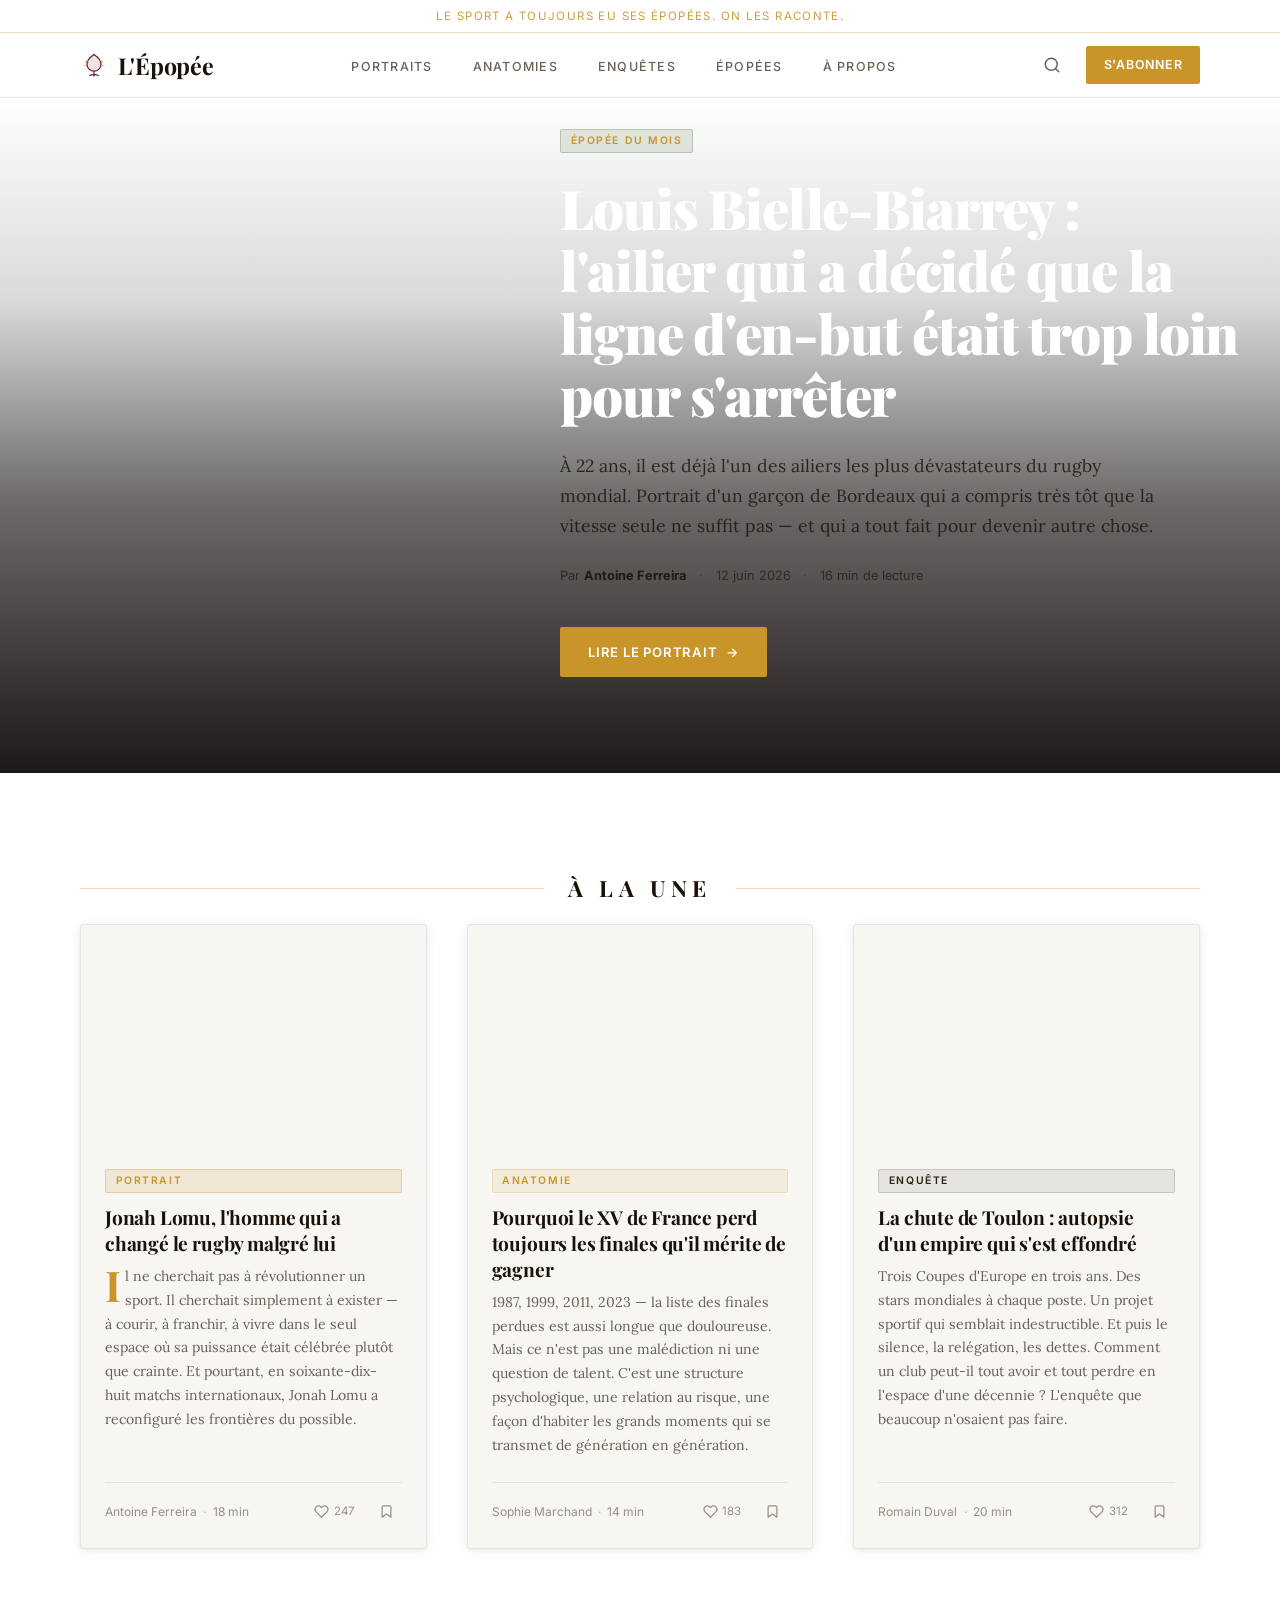
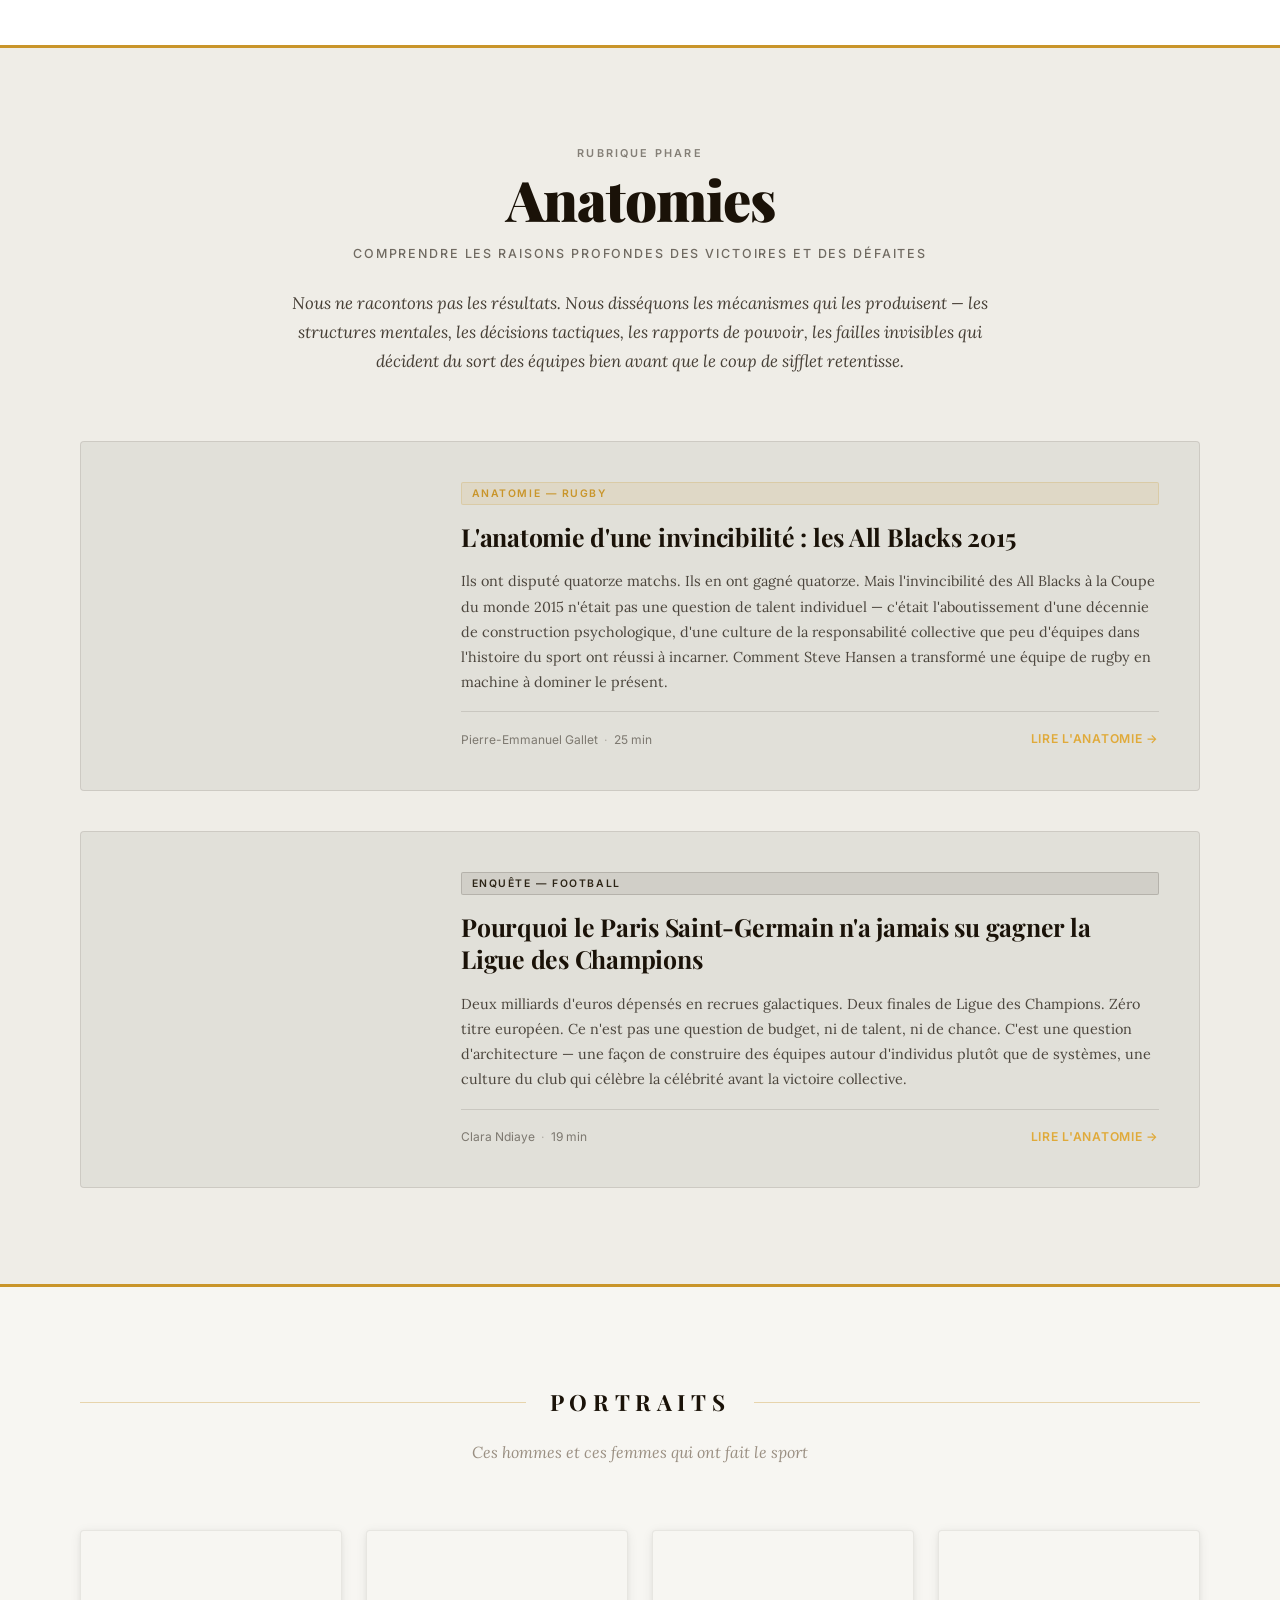
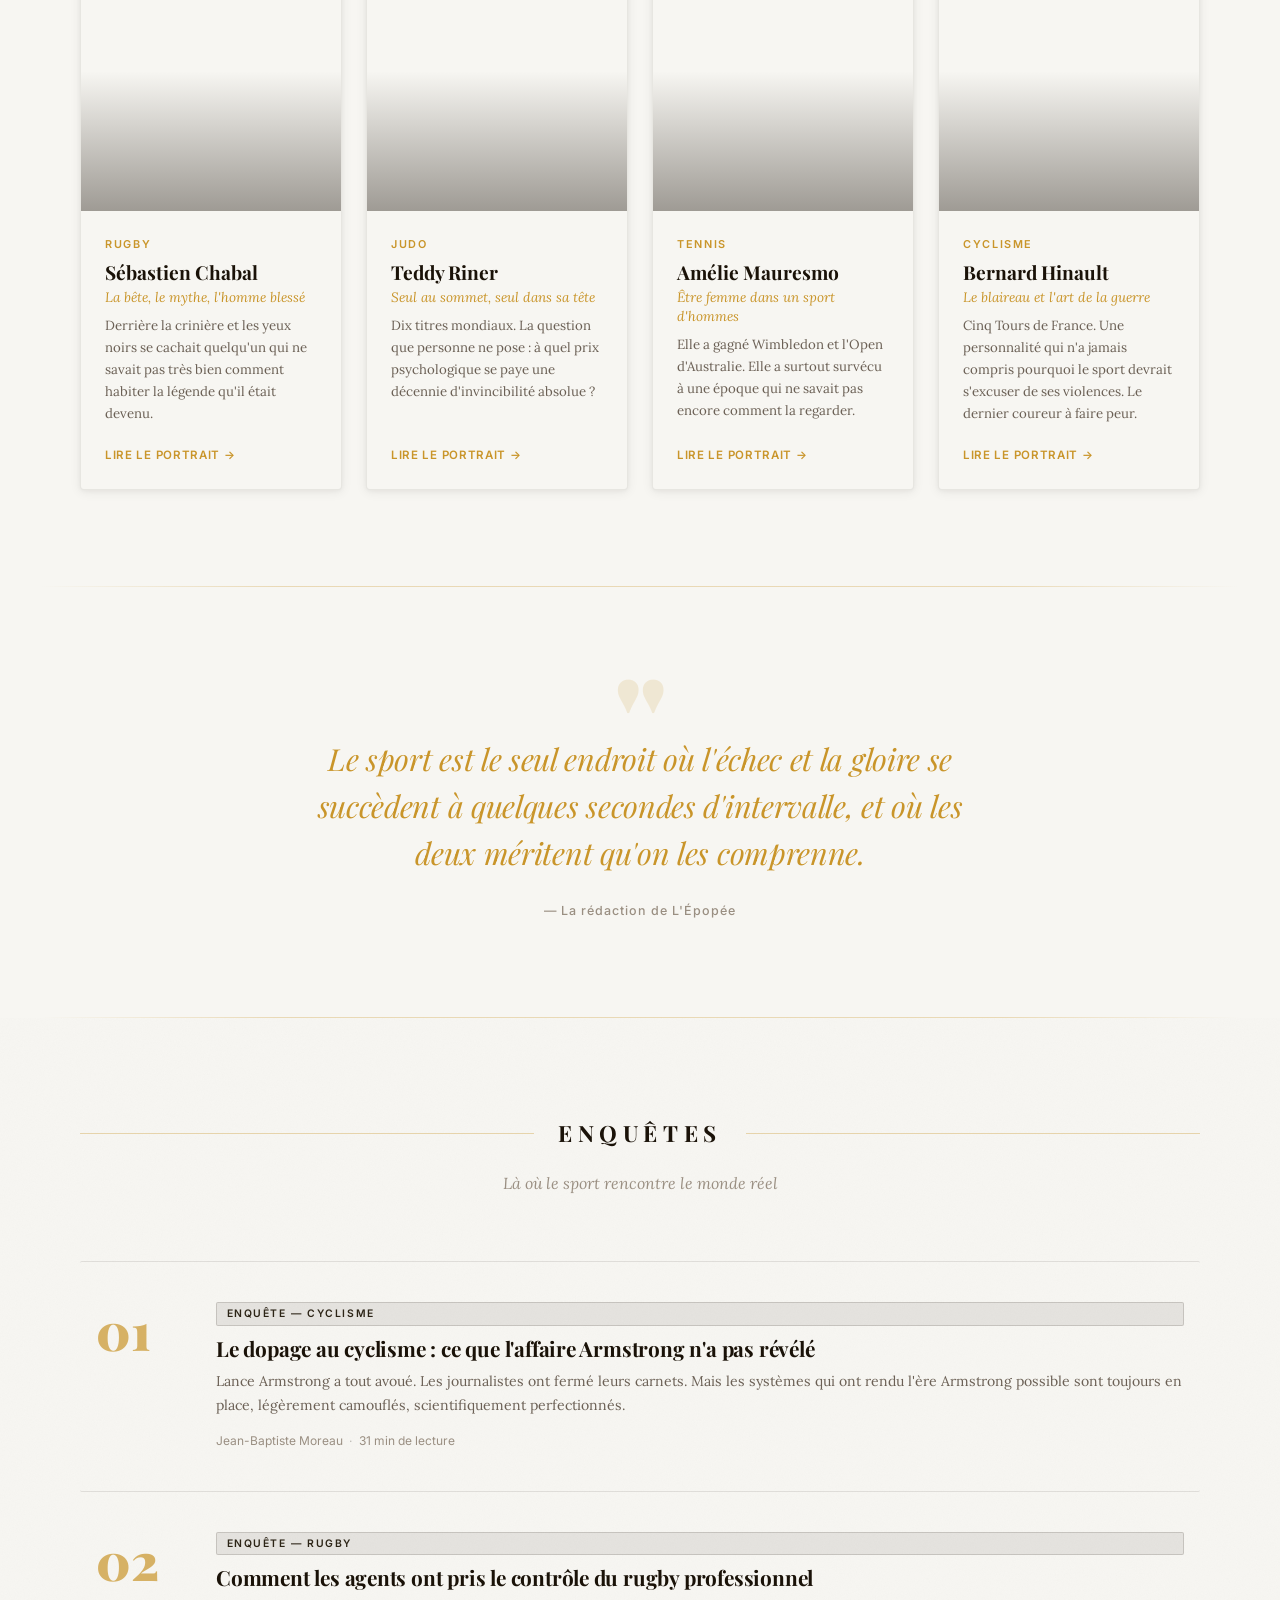
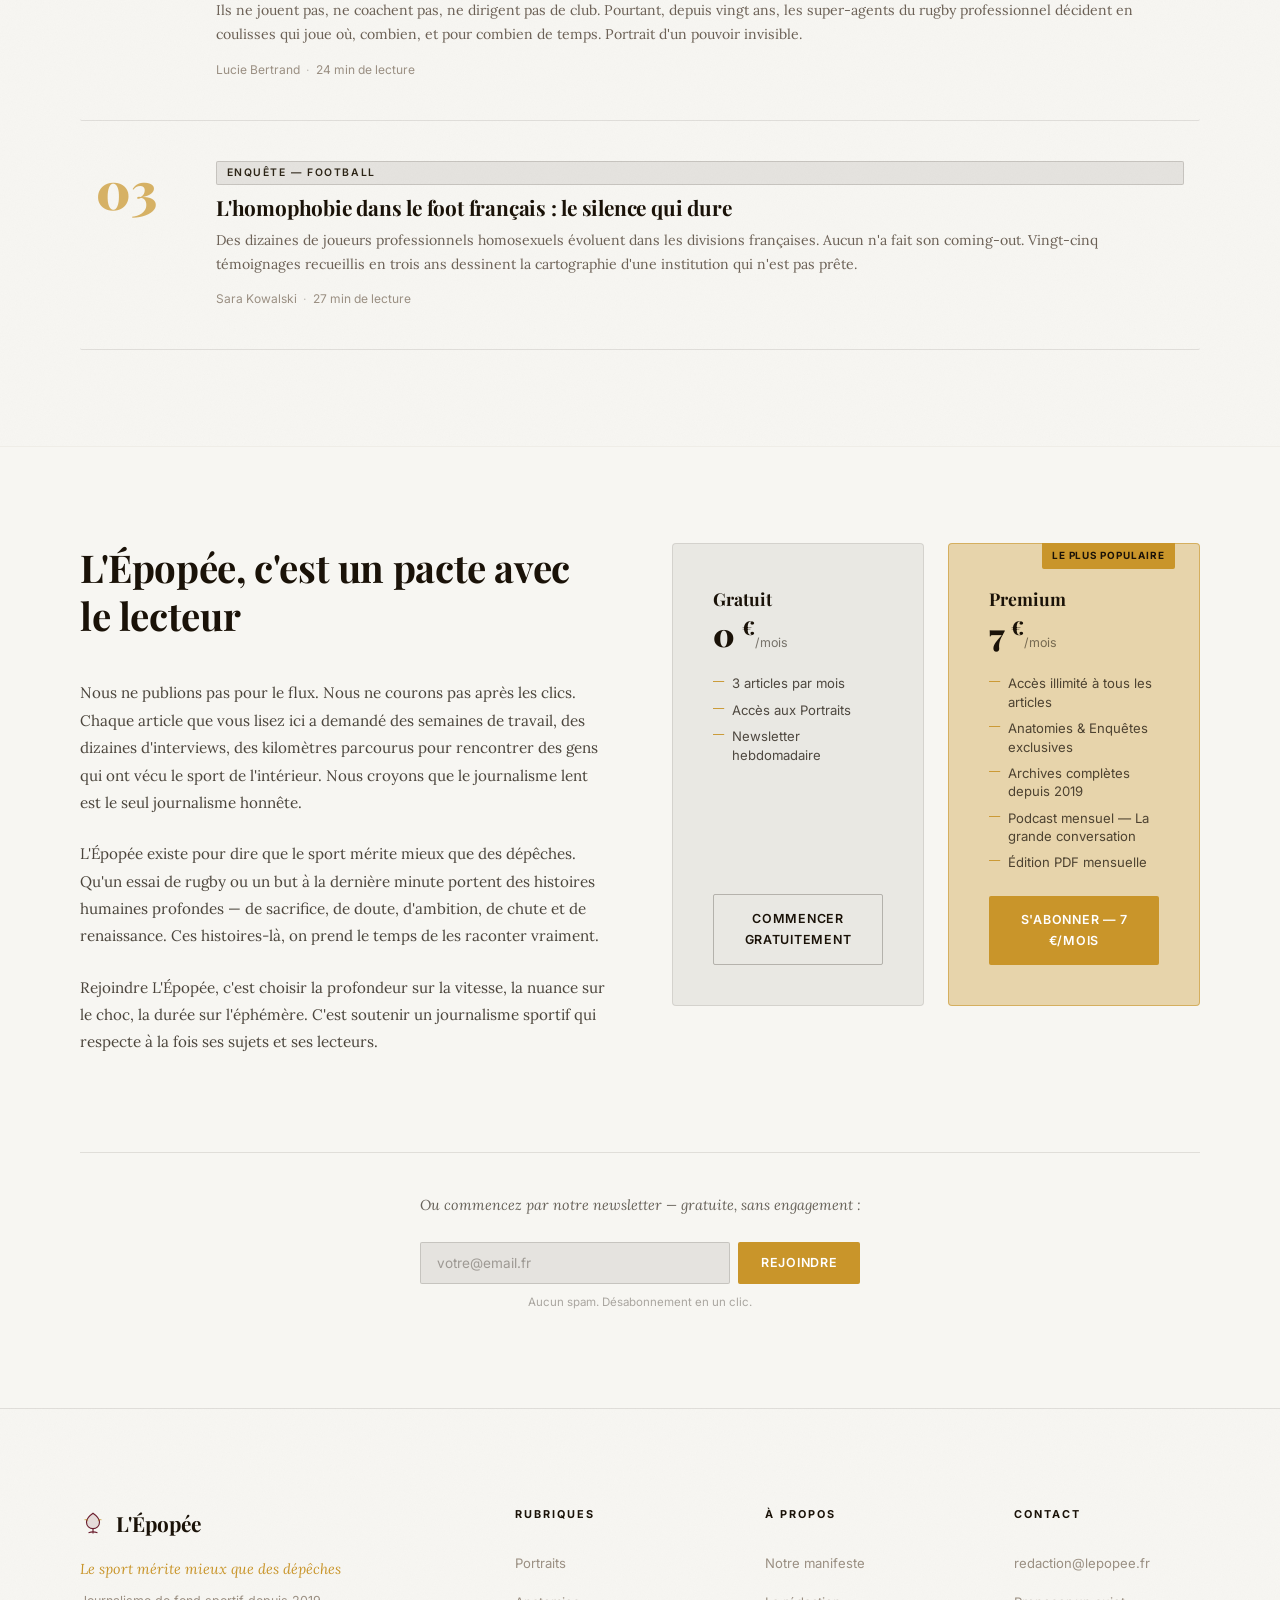
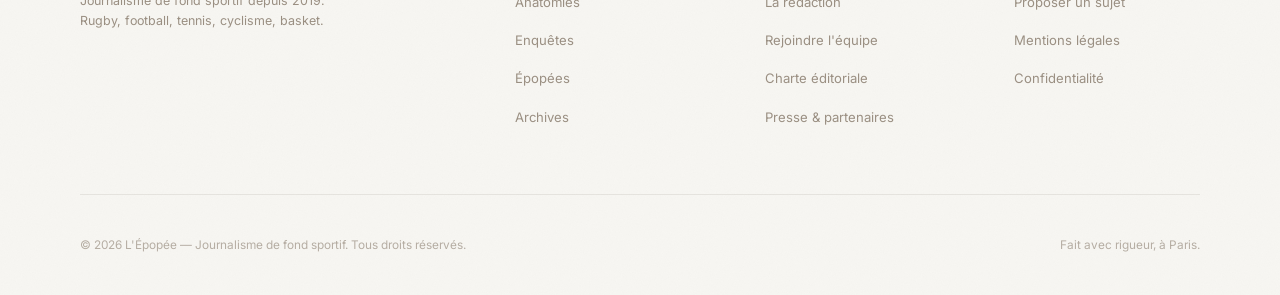
==== commit 325119c7: "feat: publish article on Louis Bielle-Biarrey Long-form portrait (16 min read) covering his backgrou" ====
--- a/sports-media/index.html
+++ b/sports-media/index.html
@@ -8,7 +8,7 @@
   <link rel="preconnect" href="https://fonts.googleapis.com" />
   <link rel="preconnect" href="https://fonts.gstatic.com" crossorigin />
   <link href="https://fonts.googleapis.com/css2?family=Playfair+Display:ital,wght@0,400;0,600;0,700;0,900;1,400;1,600&family=Lora:ital,wght@0,400;0,500;1,400&family=Inter:wght@300;400;500;600&display=swap" rel="stylesheet" />
-  <link rel="stylesheet" href="style.css" />
+  <link rel="stylesheet" href="/sports-media/style.css" />
 </head>
 <body>
 
@@ -93,19 +93,19 @@
         <div class="hero-inner">
           <span class="badge badge--epopee">Épopée du mois</span>
           <h1 class="hero-headline">
-            Comment Toulouse a construit une dynastieen redéfinissant l'identité du rugby français
+            Louis Bielle-Biarrey : l'ailier qui a décidé que la ligne d'en-but était trop loin pour s'arrêter
           </h1>
           <p class="hero-standfirst">
-            Pendant trente ans, le Stade Toulousain n'a pas seulement gagné des titres — il a forgé une philosophie, une esthétique, presque une civilisation du rugby. Derrière les trophées, une obsession : jouer beau, jouer vrai, jouer ensemble. Enquête sur les fondations invisibles d'un empire qui ne ressemble à aucun autre.
+            À 22 ans, il est déjà l'un des ailiers les plus dévastateurs du rugby mondial. Portrait d'un garçon de Bordeaux qui a compris très tôt que la vitesse seule ne suffit pas — et qui a tout fait pour devenir autre chose.
           </p>
           <div class="hero-meta">
-            <span class="hero-author">Par <strong>Mathieu Lacombe</strong></span>
+            <span class="hero-author">Par <strong>Antoine Ferreira</strong></span>
             <span class="hero-sep" aria-hidden="true">·</span>
-            <time class="hero-date" datetime="2026-06-08">8 juin 2026</time>
+            <time class="hero-date" datetime="2026-06-12">12 juin 2026</time>
             <span class="hero-sep" aria-hidden="true">·</span>
-            <span class="hero-readtime">22 min de lecture</span>
+            <span class="hero-readtime">16 min de lecture</span>
           </div>
-          <a href="#" class="btn-hero">Lire l'épopée <span aria-hidden="true">→</span></a>
+          <a href="/sports-media/articles/louis-bielle-biarrey.html" class="btn-hero">Lire le portrait <span aria-hidden="true">→</span></a>
         </div>
       </div>
     </section>
@@ -597,6 +597,6 @@
     </div>
   </footer>
 
-  <script src="script.js"></script>
+  <script src="/sports-media/script.js"></script>
 </body>
 </html>
--- a/sports-media/style.css
+++ b/sports-media/style.css
@@ -7,20 +7,20 @@
    0. CSS Custom Properties
    ============================================================ */
 :root {
-  /* Colors */
-  --color-cream:        #F5F0E8;
-  --color-cream-dark:   #EDE8DC;
-  --color-cream-darker: #E3DCCF;
+  /* Colors — Blanc & Or (CYG style) */
+  --color-cream:        #FFFFFF;
+  --color-cream-dark:   #F7F6F2;
+  --color-cream-darker: #EFEDE7;
   --color-ink:          #1A1208;
-  --color-ink-light:    #2E2416;
-  --color-ink-mid:      #4A3C2A;
-  --color-ink-muted:    #7A6A52;
-  --color-bordeaux:     #6B1E2E;
-  --color-bordeaux-dark:#4E1520;
-  --color-bordeaux-light:#8B3040;
-  --color-gold:         #B8860B;
-  --color-gold-light:   #D4A017;
-  --color-forest:       #2D5016;
+  --color-ink-light:    #2C2416;
+  --color-ink-mid:      #6B6055;
+  --color-ink-muted:    #9A8F82;
+  --color-bordeaux:     #C9952A;
+  --color-bordeaux-dark:#A87820;
+  --color-bordeaux-light:#E0AA3A;
+  --color-gold:         #C9952A;
+  --color-gold-light:   #E0AA3A;
+  --color-forest:       #C9952A;
 
   /* Typography */
   --font-display:  'Playfair Display', Georgia, serif;
@@ -45,8 +45,8 @@
   --radius-md: 4px;
 
   /* Shadows */
-  --shadow-card:  0 2px 12px rgba(26, 18, 8, 0.08), 0 1px 4px rgba(26, 18, 8, 0.05);
-  --shadow-hover: 0 8px 32px rgba(26, 18, 8, 0.14), 0 2px 8px rgba(26, 18, 8, 0.08);
+  --shadow-card:  0 2px 12px rgba(26, 18, 8, 0.07), 0 1px 4px rgba(26, 18, 8, 0.04);
+  --shadow-hover: 0 8px 32px rgba(26, 18, 8, 0.12), 0 2px 8px rgba(26, 18, 8, 0.07);
 
   /* Transitions */
   --transition-base: 0.22s ease;
@@ -70,13 +70,9 @@
 
 body {
   font-family: var(--font-body);
-  background-color: var(--color-cream);
+  background-color: #FFFFFF;
   color: var(--color-ink);
   line-height: 1.75;
-  /* Subtle paper texture using SVG noise */
-  background-image: url("data:image/svg+xml,%3Csvg xmlns='http://www.w3.org/2000/svg' width='300' height='300'%3E%3Cfilter id='noise'%3E%3CfeTurbulence type='fractalNoise' baseFrequency='0.85' numOctaves='4' stitchTiles='stitch'/%3E%3CfeColorMatrix type='saturate' values='0'/%3E%3C/filter%3E%3Crect width='300' height='300' filter='url(%23noise)' opacity='0.028'/%3E%3C/svg%3E");
-  background-repeat: repeat;
-  background-size: 300px 300px;
 }
 
 img, svg {
@@ -141,8 +137,9 @@
    4. Top Bar
    ============================================================ */
 .top-bar {
-  background: var(--color-bordeaux);
-  color: rgba(245, 240, 232, 0.88);
+  background: #FFFFFF;
+  border-bottom: 1px solid rgba(201, 149, 42, 0.3);
+  color: rgba(201, 149, 42, 0.9);
   font-family: var(--font-ui);
   font-size: 0.72rem;
   font-weight: 400;
@@ -160,16 +157,16 @@
   position: sticky;
   top: 0;
   z-index: 900;
-  background: rgba(245, 240, 232, 0.94);
+  background: rgba(255, 255, 255, 0.96);
   backdrop-filter: blur(8px);
   -webkit-backdrop-filter: blur(8px);
-  border-bottom: 1px solid rgba(107, 30, 46, 0.12);
+  border-bottom: 1px solid rgba(201, 149, 42, 0.2);
   transition: background var(--transition-base), box-shadow var(--transition-base);
 }
 
 .nav.scrolled {
-  background: rgba(245, 240, 232, 0.98);
-  box-shadow: 0 2px 16px rgba(26, 18, 8, 0.1);
+  background: rgba(255, 255, 255, 0.99);
+  box-shadow: 0 2px 16px rgba(26, 18, 8, 0.08);
 }
 
 .nav-inner {
@@ -269,7 +266,7 @@
 
 .nav-search:hover {
   color: var(--color-bordeaux);
-  background: rgba(107, 30, 46, 0.08);
+  background: rgba(201, 149, 42, 0.08);
 }
 
 .btn-subscribe {
@@ -278,7 +275,7 @@
   font-weight: 600;
   letter-spacing: 0.06em;
   text-transform: uppercase;
-  color: #fff;
+  color: #FFFFFF;
   background: var(--color-bordeaux);
   padding: 0.5rem 1.1rem;
   border-radius: var(--radius-sm);
@@ -327,7 +324,7 @@
   position: fixed;
   inset: 0;
   z-index: 850;
-  background: var(--color-cream);
+  background: #F7F6F2;
   display: flex;
   flex-direction: column;
   align-items: center;
@@ -359,7 +356,7 @@
 
 .mobile-menu-close:hover {
   color: var(--color-bordeaux);
-  background: rgba(107, 30, 46, 0.08);
+  background: rgba(201, 149, 42, 0.08);
 }
 
 .mobile-menu nav {
@@ -423,8 +420,8 @@
 
 .badge--anatomie {
   color: var(--color-bordeaux);
-  background: rgba(107, 30, 46, 0.1);
-  border: 1px solid rgba(107, 30, 46, 0.2);
+  background: rgba(201, 149, 42, 0.1);
+  border: 1px solid rgba(201, 149, 42, 0.2);
 }
 
 .badge--enquete {
@@ -489,22 +486,9 @@
 .hero-image {
   position: absolute;
   inset: 0;
-  /* Rugby stadium at dusk: dark purples, warm oranges, mist */
-  background:
-    radial-gradient(ellipse at 70% 20%, rgba(255, 160, 60, 0.22) 0%, transparent 55%),
-    radial-gradient(ellipse at 30% 80%, rgba(107, 30, 46, 0.35) 0%, transparent 50%),
-    radial-gradient(ellipse at 60% 60%, rgba(80, 40, 100, 0.28) 0%, transparent 60%),
-    radial-gradient(ellipse at 20% 30%, rgba(40, 20, 60, 0.4) 0%, transparent 55%),
-    linear-gradient(165deg,
-      #1a0d1f 0%,
-      #2e1235 18%,
-      #3d1a28 32%,
-      #1e1530 48%,
-      #2a1a3a 60%,
-      #3b1c20 72%,
-      #1c1018 88%,
-      #140c10 100%
-    );
+  background-image: url("https://picsum.photos/seed/rugby-stadium/1600/900");
+  background-size: cover;
+  background-position: center 30%;
 }
 
 .hero-overlay {
@@ -557,7 +541,7 @@
 .hero-standfirst {
   font-family: var(--font-body);
   font-size: clamp(0.95rem, 1.6vw, 1.1rem);
-  color: rgba(245, 240, 232, 0.82);
+  color: rgba(26, 18, 8, 0.82);
   line-height: 1.7;
   margin-bottom: var(--space-lg);
   max-width: 600px;
@@ -570,16 +554,16 @@
   gap: 0.4rem 0.8rem;
   font-family: var(--font-ui);
   font-size: 0.8rem;
-  color: rgba(245, 240, 232, 0.65);
+  color: rgba(26, 18, 8, 0.65);
   margin-bottom: var(--space-xl);
 }
 
 .hero-author strong {
-  color: rgba(245, 240, 232, 0.88);
+  color: rgba(26, 18, 8, 0.88);
 }
 
 .hero-sep {
-  color: rgba(245, 240, 232, 0.3);
+  color: rgba(26, 18, 8, 0.3);
 }
 
 .btn-hero {
@@ -619,7 +603,7 @@
 
 /* Article Cards */
 .article-card {
-  background: var(--color-cream);
+  background: #F7F6F2;
   border-radius: var(--radius-md);
   overflow: hidden;
   box-shadow: var(--shadow-card);
@@ -644,23 +628,21 @@
 }
 
 .card-image--lomu {
-  background:
-    radial-gradient(ellipse at 40% 30%, rgba(180, 100, 20, 0.4) 0%, transparent 60%),
-    linear-gradient(145deg, #1a0a05, #3d1a08, #2a1205, #1d1510);
+  background-image: url("https://picsum.photos/seed/rugby-scrum/800/500");
+  background-size: cover;
+  background-position: center;
 }
 
 .card-image--france {
-  background:
-    radial-gradient(ellipse at 60% 20%, rgba(30, 60, 120, 0.5) 0%, transparent 55%),
-    radial-gradient(ellipse at 30% 70%, rgba(200, 20, 30, 0.3) 0%, transparent 50%),
-    linear-gradient(150deg, #0d1a2e, #1a2a4a, #0e1520, #1a0d12);
+  background-image: url("https://picsum.photos/seed/rugby-france/800/500");
+  background-size: cover;
+  background-position: center;
 }
 
 .card-image--toulon {
-  background:
-    radial-gradient(ellipse at 50% 30%, rgba(107, 30, 46, 0.5) 0%, transparent 55%),
-    radial-gradient(ellipse at 70% 70%, rgba(30, 30, 80, 0.3) 0%, transparent 50%),
-    linear-gradient(160deg, #100510, #2a0a18, #1a0510, #0d0808);
+  background-image: url("https://picsum.photos/seed/football-stadium/800/500");
+  background-size: cover;
+  background-position: center;
 }
 
 .card-body {
@@ -756,7 +738,7 @@
 
 .btn-like:hover {
   color: var(--color-bordeaux);
-  background: rgba(107, 30, 46, 0.07);
+  background: rgba(201, 149, 42, 0.07);
 }
 
 .btn-like.is-liked {
@@ -786,10 +768,11 @@
    10. Anatomies Section (dark bordeaux)
    ============================================================ */
 .anatomies {
-  background: var(--color-bordeaux);
-  background-image: url("data:image/svg+xml,%3Csvg xmlns='http://www.w3.org/2000/svg' width='300' height='300'%3E%3Cfilter id='noise'%3E%3CfeTurbulence type='fractalNoise' baseFrequency='0.85' numOctaves='4' stitchTiles='stitch'/%3E%3CfeColorMatrix type='saturate' values='0'/%3E%3C/filter%3E%3Crect width='300' height='300' filter='url(%23noise)' opacity='0.04'/%3E%3C/svg%3E");
+  background: var(--color-cream-darker);
   padding-block: var(--space-3xl);
-  color: var(--color-cream);
+  color: var(--color-ink);
+  border-top: 3px solid var(--color-bordeaux);
+  border-bottom: 3px solid var(--color-bordeaux);
 }
 
 .anatomies-header {
@@ -805,7 +788,7 @@
   font-weight: 600;
   letter-spacing: 0.2em;
   text-transform: uppercase;
-  color: rgba(245, 240, 232, 0.5);
+  color: rgba(26, 18, 8, 0.5);
   margin-bottom: 0.5rem;
 }
 
@@ -813,7 +796,7 @@
   font-family: var(--font-display);
   font-size: clamp(2.2rem, 5vw, 3.5rem);
   font-weight: 900;
-  color: var(--color-cream);
+  color: var(--color-ink);
   letter-spacing: -0.02em;
   line-height: 1;
   margin-bottom: var(--space-md);
@@ -825,7 +808,7 @@
   font-weight: 500;
   letter-spacing: 0.15em;
   text-transform: uppercase;
-  color: rgba(245, 240, 232, 0.6);
+  color: rgba(26, 18, 8, 0.6);
   margin-bottom: var(--space-lg);
 }
 
@@ -833,7 +816,7 @@
   font-family: var(--font-body);
   font-size: 1.05rem;
   font-style: italic;
-  color: rgba(245, 240, 232, 0.8);
+  color: rgba(26, 18, 8, 0.8);
   line-height: 1.75;
 }
 
@@ -847,16 +830,16 @@
   display: grid;
   grid-template-columns: 340px 1fr;
   gap: 0;
-  background: rgba(245, 240, 232, 0.06);
+  background: rgba(26, 18, 8, 0.06);
   border-radius: var(--radius-md);
   overflow: hidden;
-  border: 1px solid rgba(245, 240, 232, 0.1);
+  border: 1px solid rgba(26, 18, 8, 0.1);
   transition: transform var(--transition-base), background var(--transition-base);
 }
 
 .anatomie-card:hover {
   transform: translateY(-4px);
-  background: rgba(245, 240, 232, 0.1);
+  background: rgba(26, 18, 8, 0.1);
 }
 
 .anatomie-image {
@@ -867,16 +850,15 @@
 }
 
 .anatomie-image--allblacks {
-  background:
-    radial-gradient(ellipse at 50% 30%, rgba(0, 80, 0, 0.3) 0%, transparent 60%),
-    linear-gradient(135deg, #050c05, #0a180a, #080e08, #030803);
+  background-image: url("https://picsum.photos/seed/allblacks/900/600");
+  background-size: cover;
+  background-position: center;
 }
 
 .anatomie-image--psg {
-  background:
-    radial-gradient(ellipse at 60% 20%, rgba(0, 40, 150, 0.4) 0%, transparent 55%),
-    radial-gradient(ellipse at 30% 70%, rgba(180, 30, 30, 0.25) 0%, transparent 50%),
-    linear-gradient(145deg, #030510, #080c20, #040510, #020408);
+  background-image: url("https://picsum.photos/seed/psg-stadium/900/600");
+  background-size: cover;
+  background-position: center;
 }
 
 .anatomie-body {
@@ -891,7 +873,7 @@
   font-size: clamp(1.2rem, 2vw, 1.55rem);
   font-weight: 700;
   line-height: 1.3;
-  color: var(--color-cream);
+  color: var(--color-ink);
   letter-spacing: -0.01em;
 }
 
@@ -908,7 +890,7 @@
 .anatomie-excerpt {
   font-family: var(--font-body);
   font-size: 0.9rem;
-  color: rgba(245, 240, 232, 0.75);
+  color: rgba(26, 18, 8, 0.75);
   line-height: 1.75;
   flex: 1;
 }
@@ -918,13 +900,13 @@
   align-items: center;
   justify-content: space-between;
   padding-top: var(--space-md);
-  border-top: 1px solid rgba(245, 240, 232, 0.12);
+  border-top: 1px solid rgba(26, 18, 8, 0.12);
   gap: var(--space-md);
   flex-wrap: wrap;
 }
 
 .anatomie-footer .card-meta {
-  color: rgba(245, 240, 232, 0.5);
+  color: rgba(26, 18, 8, 0.5);
 }
 
 .anatomie-link {
@@ -948,7 +930,7 @@
    ============================================================ */
 .portraits {
   padding-block: var(--space-3xl);
-  background: var(--color-cream);
+  background: #F7F6F2;
 }
 
 .portraits-grid {
@@ -958,7 +940,7 @@
 }
 
 .portrait-card {
-  background: var(--color-cream);
+  background: #F7F6F2;
   border-radius: var(--radius-md);
   overflow: hidden;
   border: 1px solid rgba(26, 18, 8, 0.07);
@@ -992,29 +974,27 @@
 }
 
 .portrait-image--chabal {
-  background:
-    radial-gradient(ellipse at 50% 15%, rgba(100, 60, 20, 0.5) 0%, transparent 55%),
-    linear-gradient(170deg, #1a0d05, #2e1810, #1a1008, #0d0805);
+  background-image: url("https://picsum.photos/seed/chabal-rugby/600/800");
+  background-size: cover;
+  background-position: center top;
 }
 
 .portrait-image--riner {
-  background:
-    radial-gradient(ellipse at 40% 20%, rgba(20, 80, 180, 0.3) 0%, transparent 50%),
-    linear-gradient(160deg, #0a0d18, #12182e, #0a0f18, #050810);
+  background-image: url("https://picsum.photos/seed/riner-judo/600/800");
+  background-size: cover;
+  background-position: center;
 }
 
 .portrait-image--mauresmo {
-  background:
-    radial-gradient(ellipse at 60% 20%, rgba(180, 120, 20, 0.3) 0%, transparent 55%),
-    radial-gradient(ellipse at 30% 60%, rgba(30, 80, 30, 0.3) 0%, transparent 50%),
-    linear-gradient(155deg, #080d08, #141a10, #0d1208, #080a05);
+  background-image: url("https://picsum.photos/seed/mauresmo-tennis/600/800");
+  background-size: cover;
+  background-position: center;
 }
 
 .portrait-image--hinault {
-  background:
-    radial-gradient(ellipse at 50% 20%, rgba(200, 160, 30, 0.3) 0%, transparent 50%),
-    radial-gradient(ellipse at 30% 70%, rgba(30, 30, 80, 0.2) 0%, transparent 50%),
-    linear-gradient(150deg, #100e08, #1e1c10, #141208, #0a0a05);
+  background-image: url("https://picsum.photos/seed/hinault-cycling/600/800");
+  background-size: cover;
+  background-position: center;
 }
 
 .portrait-body {
@@ -1081,7 +1061,7 @@
    12. Pull Quote / Editorial Statement
    ============================================================ */
 .pull-quote {
-  background: var(--color-cream);
+  background: #F7F6F2;
   padding-block: var(--space-3xl);
   position: relative;
 }
@@ -1093,7 +1073,7 @@
   left: var(--container-pad);
   right: var(--container-pad);
   height: 1px;
-  background: linear-gradient(to right, transparent, rgba(107, 30, 46, 0.3) 20%, rgba(107, 30, 46, 0.3) 80%, transparent);
+  background: linear-gradient(to right, transparent, rgba(201, 149, 42, 0.3) 20%, rgba(201, 149, 42, 0.3) 80%, transparent);
 }
 
 .pull-quote::before { top: 0; }
@@ -1175,7 +1155,7 @@
 }
 
 .enquete-item:hover {
-  background: rgba(245, 240, 232, 0.6);
+  background: rgba(26, 18, 8, 0.6);
 }
 
 .enquete-number {
@@ -1234,10 +1214,10 @@
    14. Abonnement / Manifesto Section
    ============================================================ */
 .abonnement {
-  background: var(--color-ink);
-  background-image: url("data:image/svg+xml,%3Csvg xmlns='http://www.w3.org/2000/svg' width='300' height='300'%3E%3Cfilter id='noise'%3E%3CfeTurbulence type='fractalNoise' baseFrequency='0.85' numOctaves='4' stitchTiles='stitch'/%3E%3CfeColorMatrix type='saturate' values='0'/%3E%3C/filter%3E%3Crect width='300' height='300' filter='url(%23noise)' opacity='0.05'/%3E%3C/svg%3E");
+  background: var(--color-cream-dark);
   padding-block: var(--space-3xl);
-  color: var(--color-cream);
+  color: var(--color-ink);
+  border-top: 1px solid var(--color-cream-darker);
 }
 
 .abonnement-inner {
@@ -1251,7 +1231,7 @@
   font-family: var(--font-display);
   font-size: clamp(1.6rem, 3vw, 2.4rem);
   font-weight: 700;
-  color: var(--color-cream);
+  color: var(--color-ink);
   line-height: 1.25;
   letter-spacing: -0.01em;
   margin-bottom: var(--space-xl);
@@ -1266,7 +1246,7 @@
 .abonnement-manifesto p {
   font-family: var(--font-body);
   font-size: 0.95rem;
-  color: rgba(245, 240, 232, 0.78);
+  color: rgba(26, 18, 8, 0.78);
   line-height: 1.8;
 }
 
@@ -1288,13 +1268,13 @@
 }
 
 .plan--free {
-  background: rgba(245, 240, 232, 0.06);
-  border: 1px solid rgba(245, 240, 232, 0.1);
+  background: rgba(26, 18, 8, 0.06);
+  border: 1px solid rgba(26, 18, 8, 0.1);
 }
 
 .plan--premium {
-  background: rgba(107, 30, 46, 0.35);
-  border: 1px solid rgba(107, 30, 46, 0.6);
+  background: rgba(201, 149, 42, 0.35);
+  border: 1px solid rgba(201, 149, 42, 0.6);
 }
 
 .plan-badge-top {
@@ -1322,14 +1302,14 @@
   font-family: var(--font-display);
   font-size: 1.1rem;
   font-weight: 700;
-  color: var(--color-cream);
+  color: var(--color-ink);
 }
 
 .plan-price {
   font-family: var(--font-display);
   font-size: 2rem;
   font-weight: 900;
-  color: var(--color-cream);
+  color: var(--color-ink);
   line-height: 1;
 }
 
@@ -1342,7 +1322,7 @@
   font-family: var(--font-ui);
   font-size: 0.78rem;
   font-weight: 400;
-  color: rgba(245, 240, 232, 0.55);
+  color: rgba(26, 18, 8, 0.55);
   vertical-align: baseline;
 }
 
@@ -1356,7 +1336,7 @@
 .plan-features li {
   font-family: var(--font-ui);
   font-size: 0.82rem;
-  color: rgba(245, 240, 232, 0.75);
+  color: rgba(26, 18, 8, 0.75);
   padding-left: 1.2rem;
   position: relative;
   line-height: 1.4;
@@ -1385,13 +1365,13 @@
 }
 
 .btn-plan--free {
-  color: var(--color-cream);
-  border: 1px solid rgba(245, 240, 232, 0.25);
+  color: var(--color-ink);
+  border: 1px solid rgba(26, 18, 8, 0.25);
   background: transparent;
 }
 
 .btn-plan--free:hover {
-  background: rgba(245, 240, 232, 0.1);
+  background: rgba(26, 18, 8, 0.1);
   transform: translateY(-1px);
 }
 
@@ -1410,14 +1390,14 @@
   grid-column: 1 / -1;
   text-align: center;
   padding-top: var(--space-xl);
-  border-top: 1px solid rgba(245, 240, 232, 0.1);
+  border-top: 1px solid rgba(26, 18, 8, 0.1);
 }
 
 .abonnement-email-label {
   font-family: var(--font-body);
   font-size: 0.9rem;
   font-style: italic;
-  color: rgba(245, 240, 232, 0.65);
+  color: rgba(26, 18, 8, 0.65);
   margin-bottom: var(--space-lg);
 }
 
@@ -1432,9 +1412,9 @@
   flex: 1;
   font-family: var(--font-ui);
   font-size: 0.85rem;
-  color: var(--color-cream);
-  background: rgba(245, 240, 232, 0.08);
-  border: 1px solid rgba(245, 240, 232, 0.15);
+  color: var(--color-ink);
+  background: rgba(26, 18, 8, 0.08);
+  border: 1px solid rgba(26, 18, 8, 0.15);
   border-radius: var(--radius-sm);
   padding: 0.75rem 1rem;
   outline: none;
@@ -1442,12 +1422,12 @@
 }
 
 .email-input::placeholder {
-  color: rgba(245, 240, 232, 0.35);
+  color: rgba(26, 18, 8, 0.35);
 }
 
 .email-input:focus {
-  border-color: rgba(107, 30, 46, 0.6);
-  background: rgba(245, 240, 232, 0.12);
+  border-color: rgba(201, 149, 42, 0.6);
+  background: rgba(26, 18, 8, 0.12);
 }
 
 .btn-email {
@@ -1473,7 +1453,7 @@
 .email-disclaimer {
   font-family: var(--font-ui);
   font-size: 0.72rem;
-  color: rgba(245, 240, 232, 0.35);
+  color: rgba(26, 18, 8, 0.35);
   margin-top: var(--space-sm);
 }
 
@@ -1481,7 +1461,7 @@
    15. Footer
    ============================================================ */
 .footer {
-  background: var(--color-cream);
+  background: #F7F6F2;
   background-image: url("data:image/svg+xml,%3Csvg xmlns='http://www.w3.org/2000/svg' width='300' height='300'%3E%3Cfilter id='noise'%3E%3CfeTurbulence type='fractalNoise' baseFrequency='0.85' numOctaves='4' stitchTiles='stitch'/%3E%3CfeColorMatrix type='saturate' values='0'/%3E%3C/filter%3E%3Crect width='300' height='300' filter='url(%23noise)' opacity='0.03'/%3E%3C/svg%3E");
   border-top: 1px solid rgba(26, 18, 8, 0.1);
   padding-top: var(--space-3xl);
